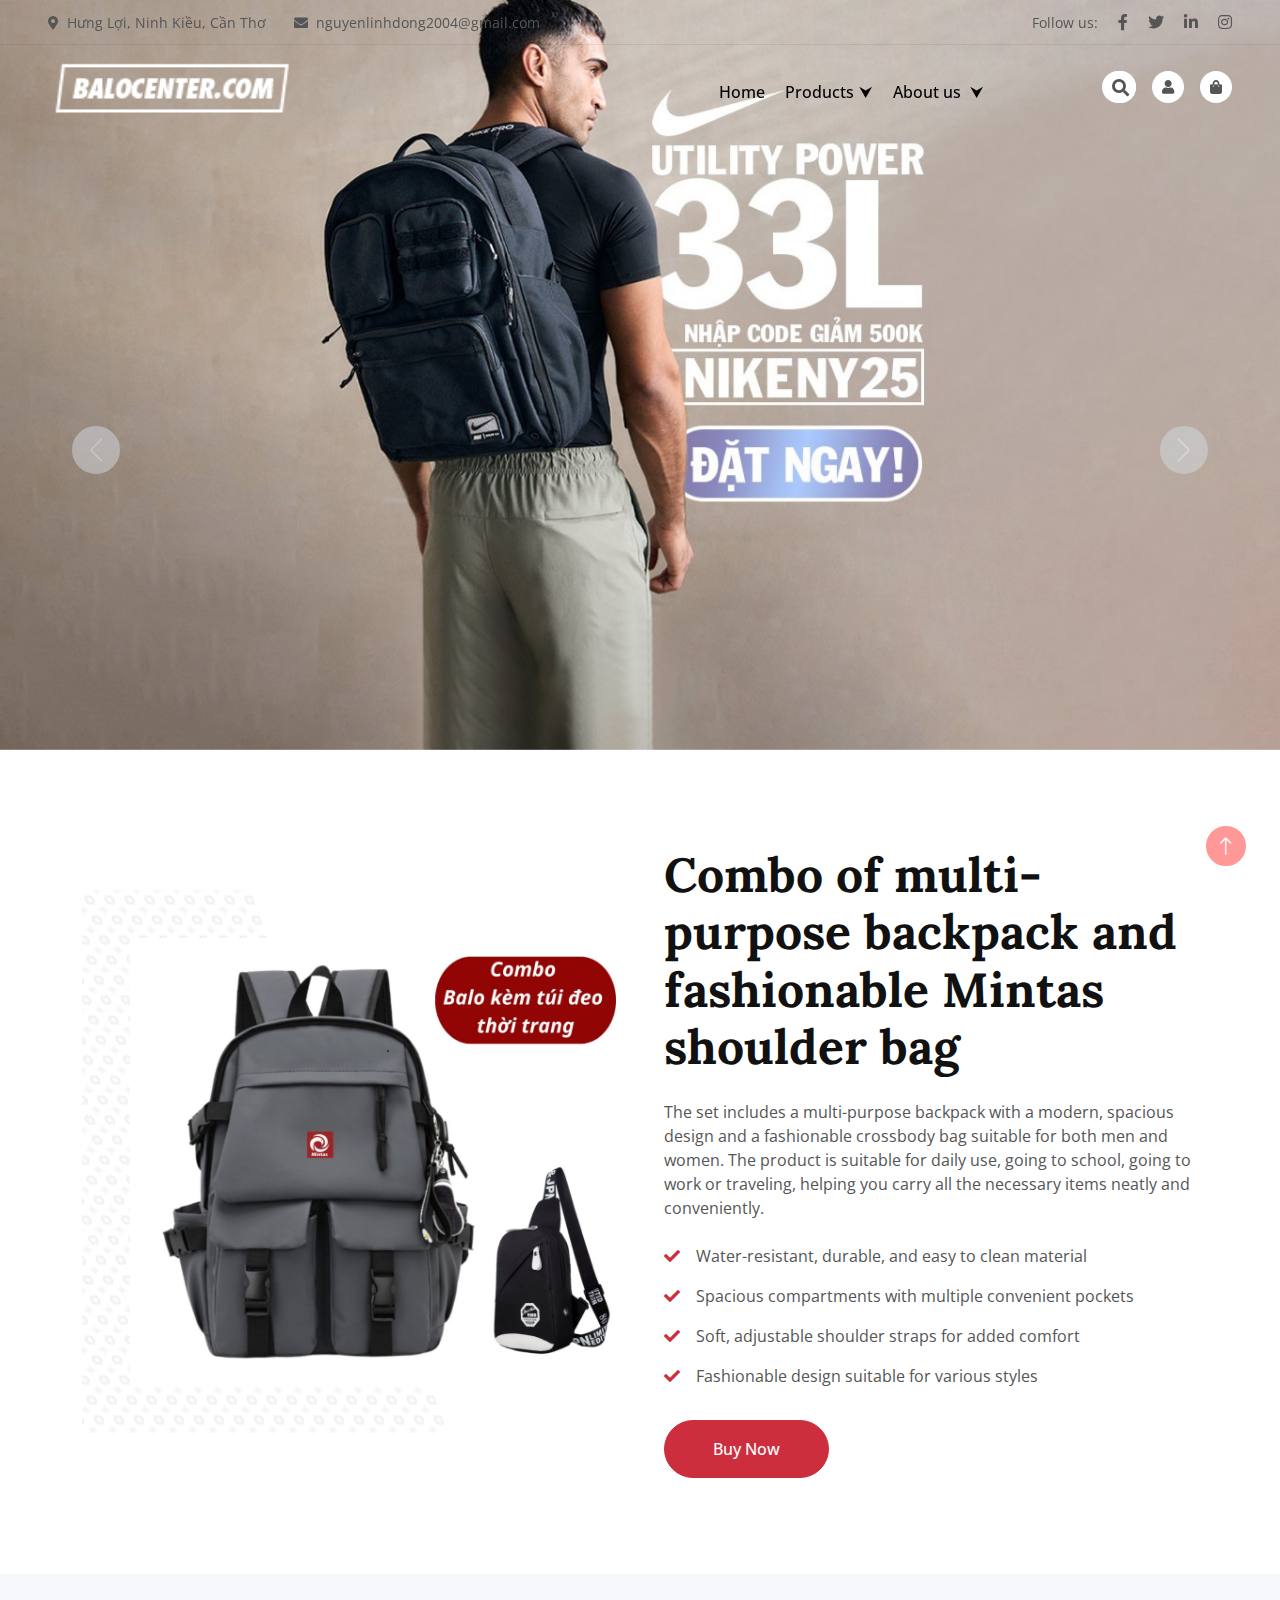
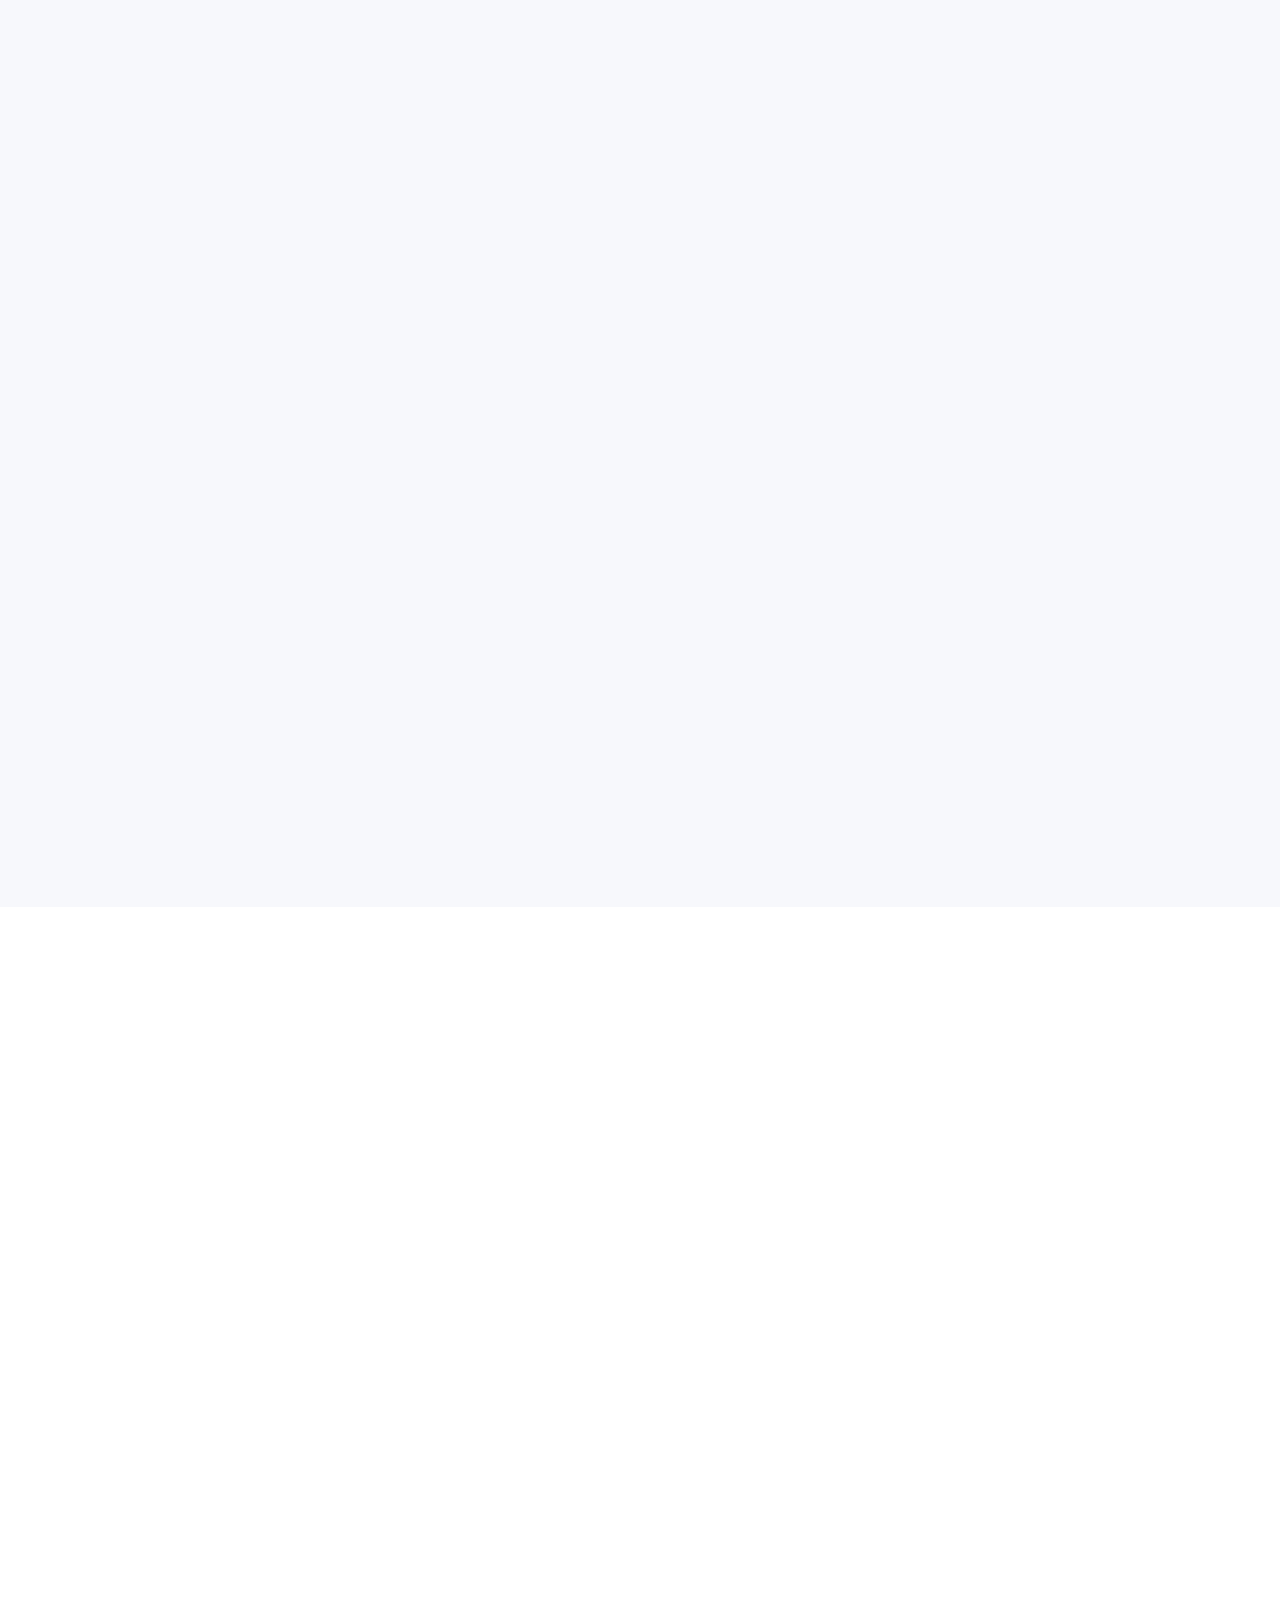
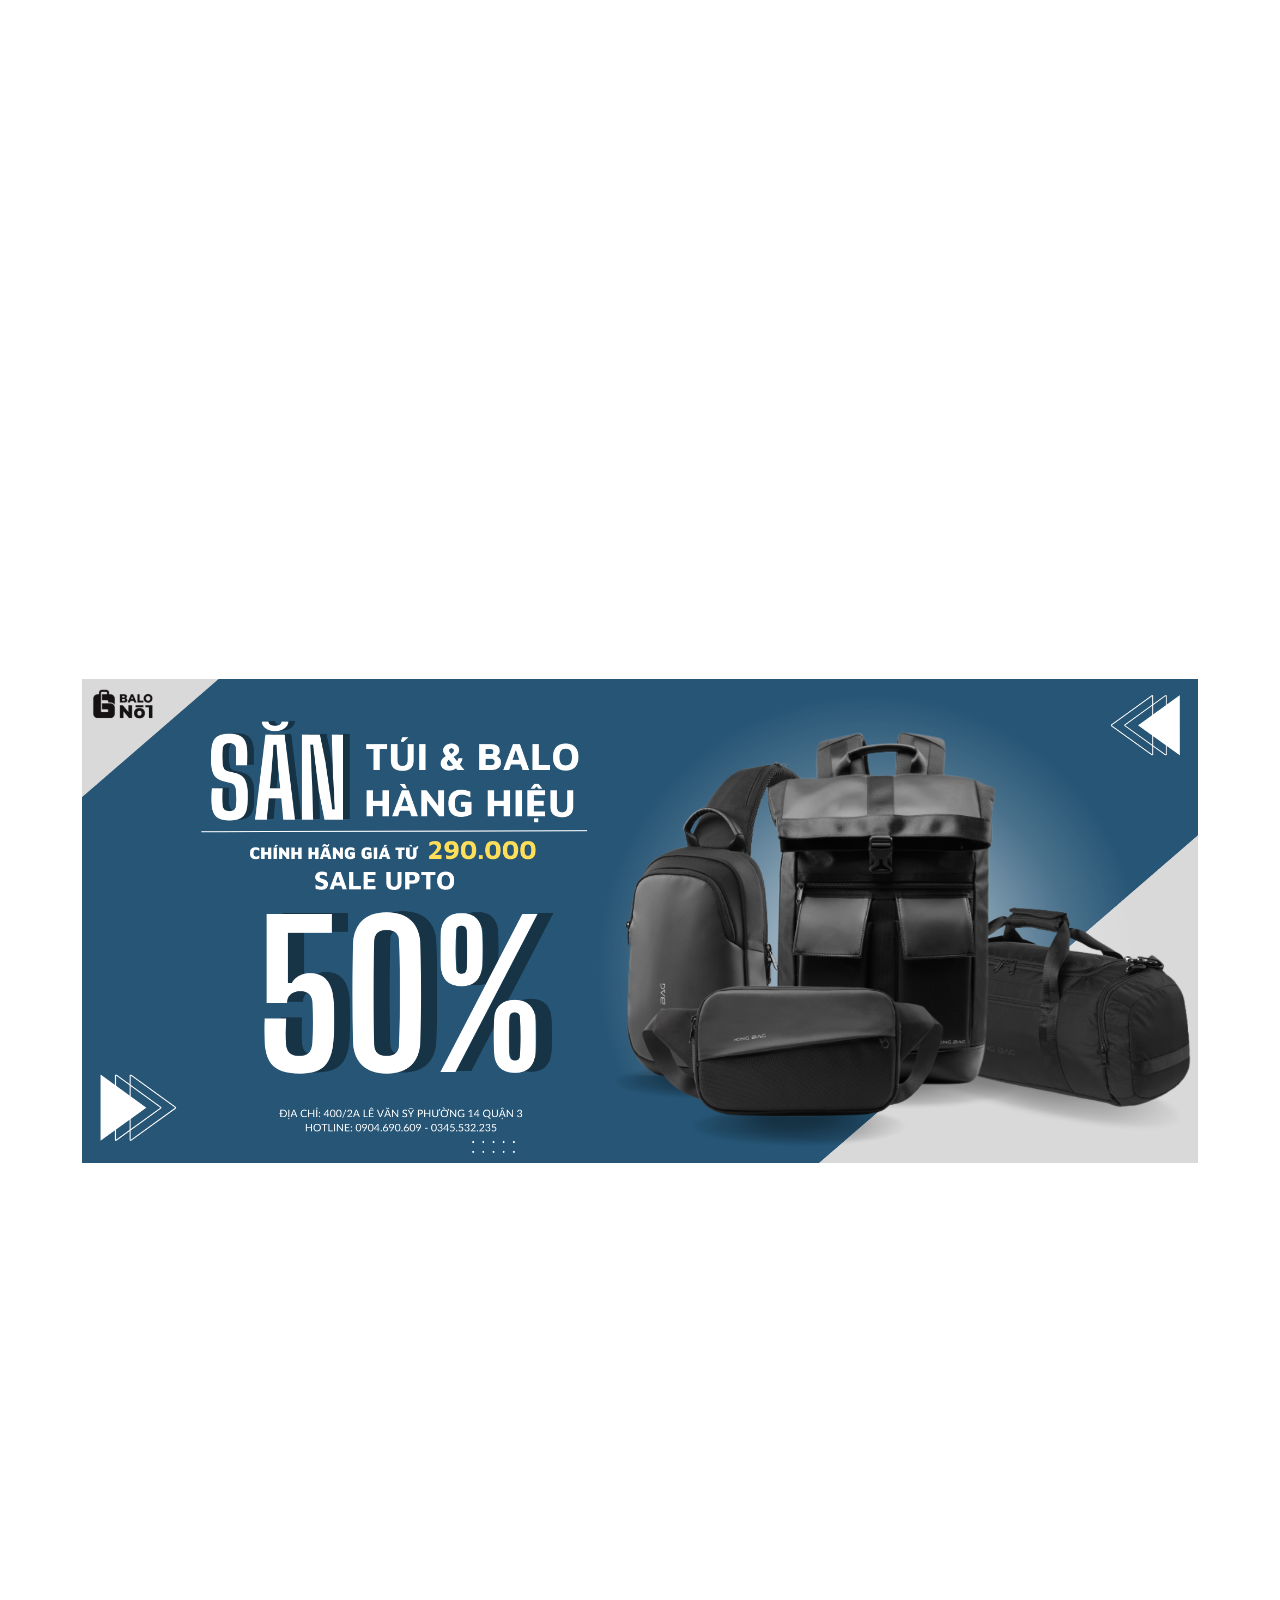
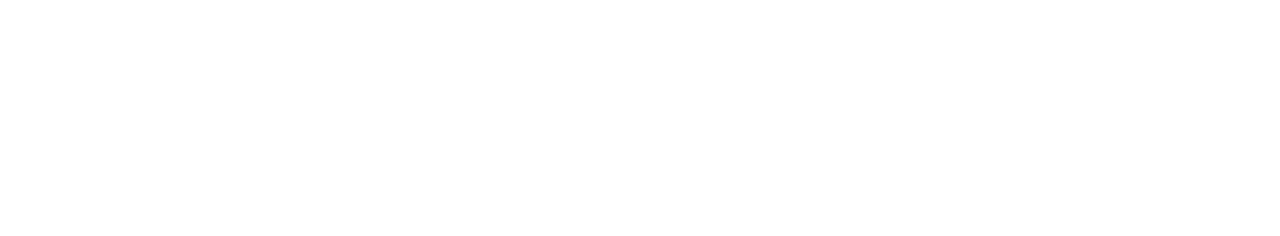
==== index.html @ 6b1fd09f "init project" ====
<!DOCTYPE html>
<html lang="en">
  <head>
    <meta charset="utf-8" />
    <title> Fashion Backpack Store</title>
    <meta content="width=device-width, initial-scale=1.0" name="viewport" />
    <meta content="" name="keywords" />
    <meta content="" name="description" />

    <!-- Favicon -->
   

    <!-- Google Web Fonts -->
    <link rel="preconnect" href="https://fonts.googleapis.com" />
    <link rel="preconnect" href="https://fonts.gstatic.com" crossorigin />
    <link
      href="https://fonts.googleapis.com/css2?family=Open+Sans:wght@400;500&family=Lora:wght@600;700&display=swap"
      rel="stylesheet"
    />

    <!-- Icon Font Stylesheet -->
    <link
      href="https://cdnjs.cloudflare.com/ajax/libs/font-awesome/5.10.0/css/all.min.css"
      rel="stylesheet"
    />
    <link
      href="https://cdn.jsdelivr.net/npm/bootstrap-icons@1.4.1/font/bootstrap-icons.css"
      rel="stylesheet"
    />

    <!-- Libraries Stylesheet -->
    <link href="lib/animate/animate.min.css" rel="stylesheet" />
    <link href="lib/owlcarousel/assets/owl.carousel.min.css" rel="stylesheet" />

    <!-- Customized Bootstrap Stylesheet -->
    <link href="css/bootstrap.min.css" rel="stylesheet" />

    <!-- Template Stylesheet -->
    <link href="css/style.css" rel="stylesheet" />
  </head>

  <body>
    <!-- Spinner Start -->
    <div
      id="spinner"
      class="show bg-white position-fixed translate-middle w-100 vh-100 top-50 start-50 d-flex align-items-center justify-content-center"
    >
      <div class="spinner-border text-primary" role="status"></div>
    </div>
    <!-- Spinner End -->

    <!-- Navbar Start -->
    <div
      class="container-fluid fixed-top px-0 wow fadeIn"
      data-wow-delay="0.1s"
    >
      <div class="top-bar row gx-0 align-items-center d-none d-lg-flex">
        <div class="col-lg-6 px-5 text-start">
          <small
            ><i class="fa fa-map-marker-alt me-2"></i>Hưng Lợi, Ninh Kiều, Cần Thơ</small
          >
          <small class="ms-4"
            ><i class="fa fa-envelope me-2"></i>nguyenlinhdong2004@gmail.com</small
          >
        </div>
        <div class="col-lg-6 px-5 text-end">
          <small>Follow us:</small>
          <a class="text-body ms-3" href=""
            ><i class="fab fa-facebook-f"></i
          ></a>
          <a class="text-body ms-3" href=""><i class="fab fa-twitter"></i></a>
          <a class="text-body ms-3" href=""
            ><i class="fab fa-linkedin-in"></i
          ></a>
          <a class="text-body ms-3" href=""><i class="fab fa-instagram"></i></a>
        </div>
      </div>

      <nav
        class="navbar navbar-expand-lg navbar-light py-lg-0 px-lg-5 wow fadeIn"
        data-wow-delay="0.1s"
      >
        <a href="index.html" class="navbar-brand ms-4 ms-lg-0">
          <h1 class="fw-bold text-primary m-0">
            <span class="text-secondary">
            <img class="logo" src="img/logo.png" alt="Image" />

            </span>
          </h1>
        </a>
        <button
          type="button"
          class="navbar-toggler me-4"
          data-bs-toggle="collapse"
          data-bs-target="#navbarCollapse"
        >
          <span class="navbar-toggler-icon"></span>
        </button>
        <div class="collapse navbar-collapse" id="navbarCollapse">
          <div class="navbar-nav top ms-auto p-lg-0">
            <!-- <a href="index.html" class="nav-item nav-link active">Home</a>
            <a href="about.html" class="nav-item nav-link">About Us</a>
            
            <div class="nav-item dropdown">
              <a
                href="#"
                class="nav-link dropdown-toggle"
                data-bs-toggle="dropdown"
                >Products</a
              >
                <div class="dropdown-menu">
                  <a href="blog.html" class="dropdown-item">Chăm sóc da</a> 
                  <a href="feature.html" class="dropdown-item">Make Up</a>
                  <a href="testimonial.html" class="dropdown-item">Ưu đãi đặc biệt</a>
              </div>
            </div>
           
            <a href="contact.html" class="nav-item nav-link">Contact Us</a>
             -->
             <div class="menu" id="navar">
              <ul>
                <li>
                  <a href="#">Home</a>
                </li>
                <li class="drop-menu">
                  <a href="product.html">Products<span>&#11167</span></a>
                  <div class="sub-menu">
                    <ul>
                      <li>
                      <img class="logo-submenu" src="img/ico-balo-1.png" alt="Image" />
                      </li>
                    </ul>
                    <ul>
                      <li>
                          <h4 class="submenu-h4">Women's handbags</h4>
                      </li>
                      <li>
                          <a class="btn btn-outline-primary border-2" href="product.html#tab-1">See more</a>
                      </li>
                  </ul>
                  
                  
                  <ul>
                    <li>
                        <h4 class="submenu-h4">Fashion backpack</h4>
                    </li>
                    <li>
                        <a class="btn btn-outline-primary border-2" href="product.html?tab=tab-2">See more</a>
                    </li>
                </ul>
                <ul>
                    <li>
                        <h4 class="submenu-h4">Other Products</h4>
                    </li>
                    <li>
                        <a class="btn btn-outline-primary border-2" href="product.html?tab=tab-3">See more</a>
                    </li>
                </ul>
                
                    
                  </div>
                </li>
                <li class="drop-two">
                  <a href="#">About us <span>&#11167</span></a>
                  <div class="menu-two">
                    <ul>  
    <li><a href="contact.html">Contact Us</a></li>  
    <li><a href="about.html">About Cosmetics</a></li>  
    <li><a href="lie.html">Product Returns & Exchanges</a></li>  
</ul>
                  </div>
                </li>
              </ul>
            </div>
          </div>
          <div class="d-none d-lg-flex ms-2">
            <form action="" id="search-box">
              <input type="text" id="search-text" placeholder="Bạn muốn tìm gì?" required>
              <button id="search-btn"><small class="fa fa-search text-body"></small></button>
            </form>
              
            </a>
            <a class="btn-sm-square bg-white rounded-circle ms-3" href="admin.html">
              <small class="fa fa-user text-body"></small>
            </a>
            <a class="btn-sm-square bg-white rounded-circle ms-3" href="shopping-cart.html">
              <small class="fa fa-shopping-bag text-body"></small>
            </a>
          </div>
        </div>
      </nav>
    </div>
    <!-- Navbar End -->
    <!-- header -->


    <!-- Carousel Start -->
    <div class="container-fluid p-0 mb-5 wow fadeIn" data-wow-delay="0.1s">
      <div id="header-carousel" class="carousel slide" data-bs-ride="carousel">
        <div class="carousel-inner">
          <div class="carousel-item active">
            <img class="w-100" src="img/bg1.webp.png" alt="Image" />
            <div class="carousel-caption">
              <div class="container">
                <div class="row justify-content-start">
                  <div class="col-lg-7">
                    <!-- <a
                    href=""
                    class="btn btn-secondary rounded-pill py-sm-3 px-sm-5 ms-3"
                    >XEM THÊM</a
                  > -->
                  </div>
                </div>
              </div>
            </div>
          </div>
          <div class="carousel-item">
            <img class="w-100" src="img/bg2.webp.png" alt="Image" />
            <div class="carousel-caption">
              <div class="container">
                <div class="row justify-content-start">
                  <div class="col-lg-7">
                    <!-- <a
                      href=""
                      class="btn btn-blu rounded-pill py-sm-3 px-sm-5"
                      >XEM THÊM</a
                    > -->
                  </div>
                </div>
              </div>
            </div>
          </div>
          <div class="carousel-item">
            <img class="w-100" src="img/bg3.webp.png" alt="Image" />
            <div class="carousel-caption">
              <div class="container">
                <div class="row justify-content-start">
                  <div class="col-lg-7">
                    <!-- <a
                      href=""
                      class="btn btn-blu rounded-pill py-sm-3 px-sm-5"
                      >XEM THÊM</a
                    > -->
                  </div>
                </div>
              </div>
            </div>
          </div>
          <div class="carousel-item">
            <img class="w-100" src="img/bg4.webp.png" alt="Image" />
            <div class="carousel-caption">
              <div class="container">
                <div class="row justify-content-start">
                  <div class="col-lg-7">
                    <!-- <a
                      href=""
                      class="btn btn-blu rounded-pill py-sm-3 px-sm-5"
                      >XEM THÊM</a
                    > -->
                  </div>
                </div>
              </div>
            </div>
          </div>
          </div>
        </div>
        <button
          class="carousel-control-prev"
          type="button"
          data-bs-target="#header-carousel"
          data-bs-slide="prev"
        >
          <span class="carousel-control-prev-icon" aria-hidden="true"></span>
          <span class="visually-hidden">Previous</span>
        </button>
        <button
          class="carousel-control-next"
          type="button"
          data-bs-target="#header-carousel"
          data-bs-slide="next"
        >
          <span class="carousel-control-next-icon" aria-hidden="true"></span>
          <span class="visually-hidden">Next</span>
        </button>
      </div>
    </div>
    <!-- Carousel End -->

    <!-- About Start -->
    <div class="container-xxl py-5">
      <div class="container">
        <div class="row g-5 align-items-center">
          <div class="col-lg-6 wow fadeIn" data-wow-delay="0.1s">
            <div class="about-img position-relative overflow-hidden p-5 pe-0">
              <img class="img-fluid w-100" src="img/combobalo1.jpg" />
            </div>
          </div>
          <div class="col-lg-6 wow fadeIn" data-wow-delay="0.5s">
            <h1 class="display-5 mb-4">
              Combo of multi-purpose backpack and fashionable Mintas shoulder bag
          </h1>
          <p class="mb-4">
            The set includes a multi-purpose backpack with a modern, spacious design and a fashionable crossbody bag suitable for both men and women. The product is suitable for daily use, going to school, going to work or traveling, helping you carry all the necessary items neatly and conveniently.
          </p>
          <p>  
            <i class="fa fa-check text-red me-3"></i>Water-resistant, durable, and easy to clean material  
        </p>  
        <p>  
            <i class="fa fa-check text-red me-3"></i>Spacious compartments with multiple convenient pockets  
        </p>  
        <p>  
            <i class="fa fa-check text-red me-3"></i>Soft, adjustable shoulder straps for added comfort  
        </p>  
        <p>  
            <i class="fa fa-check text-red me-3"></i>Fashionable design suitable for various styles  
        </p>
          
            <a class="btn btn-red rounded-pill py-3 px-5 mt-3" href="shopping-cart.html"
              >Buy Now</a
            >
          </div>
        </div>
      </div>
    </div>
    <!-- About End -->
    
    <!-- Feature Start -->
    <div class="container-fluid bg-light bg-icon my-5 py-6">
      <div class="container">
        <div
          class="section-header text-center mx-auto mb-5 wow fadeInUp"
          data-wow-delay="0.1s"
          style="max-width: 500px"
        >
        <h1 class="display-5 mb-3">The great benefits of fashion backpacks</h1>
        <p>
          Fashion backpacks not only provide convenience and durability for users but also allow you to express your personal style in a sophisticated way.
          With a modern design, high-quality materials, and a variety of styles, fashion backpacks are suitable for students, office workers, and those who love an active lifestyle.
        </p>
        
        </div>
        <div class="row g-4">
          <div class="col-lg-4 col-md-6 wow fadeInUp" data-wow-delay="0.1s">
            <div class="bg-white text-center h-100 p-4 p-xl-5">
              <img class="img-fluid mb-4" src="img/bg2.web.png" alt="" />
              <h4 class="mb-3">FREE SHIPPING NATIONWIDE</h4>
              <p class="mb-4">
                Free shipping for orders over 499,000 VND after sale
              </p>
             
            </div>
          </div>
          <div class="col-lg-4 col-md-6 wow fadeInUp" data-wow-delay="0.3s">
            <div class="bg-white text-center h-100 p-4 p-xl-5">
              <img class="img-fluid mb-4" src="img/bg3.web.png" alt="" />
              <h4 class="mb-3">LIFETIME DISCOUNT FOR OLD CUSTOMERS</h4>
              <p class="mb-4">
                Special offers for loyal customers
              </p>
            
            </div>
          </div>
          <div class="col-lg-4 col-md-6 wow fadeInUp" data-wow-delay="0.5s">
            <div class="bg-white text-center h-100 p-4 p-xl-5">
              <img class="img-fluid mb-4" src="img/bg1.web.png" alt="" />
              <h4 class="mb-3">SALE UP TO 70% OFF</h4>
              <p class="mb-4">
                Shocking discounts up to 70% on the hottest fashion backpacks
              </p>
              
            </div>
          </div>
        </div>
      </div>
    </div>
    <!-- Feature End -->

    <!-- Product Start -->
    <div class="container-xxl py-5">
      <div class="container">
        <div class="row g-0 gx-5 align-items-end">
          <div class="col-lg-6">
            <div
              class="section-header text-start mb-5 wow fadeInUp"
              data-wow-delay="0.1s"
              style="max-width: 500px"
            >
            <h1 class="display-5 mb-3">Products</h1>
            <p>
              A backpack is not just a storage item but also a statement of your style and personality.
              Choose a fashion backpack that suits you, reflects your refined taste, and accompanies you on every journey.
              Because a stylish and practical design will always help you feel confident and stand out wherever you go.
            </p>
            
            </div>
          </div>
          <div
            class="col-lg-6 text-start text-lg-end wow slideInRight"
            data-wow-delay="0.1s"
          >
            <ul class="nav nav-pills d-inline-flex justify-content-end mb-5">
              <li class="nav-item me-2">
                <a
                  class="btn btn-outline-red border-2 active"
                  data-bs-toggle="pill"
                  href="#tab-1"
                  >Travel Backpack</a
                >
              </li>
              <li class="nav-item me-2">
                <a
                  class="btn btn-outline-red border-2"
                  data-bs-toggle="pill"
                  href="#tab-2"
                  >Product Line
                </a>
              </li>
              <li class="nav-item me-0">
                <a
                  class="btn btn-outline-red border-2"
                  data-bs-toggle="pill"
                  href="#tab-3"
                  >Special Offers</a
                >
              </li>
            </ul>
          </div>
        </div>
        <div class="tab-content">
          <div id="tab-1" class="tab-pane fade show p-0 active">
            <div class="row g-4">
              <div
                class="col-xl-3 col-lg-4 col-md-6 wow fadeInUp"
                data-wow-delay="0.1s"
              >
                <div class="product-item">
                  <div class="position-relative bg-light overflow-hidden">
                    <img
                      class="img-fluid w-100"
                      src="img/balodulich1.jpg"
                      alt=""
                    />
                    <div
                      class="bg-secondary rounded text-white position-absolute start-0 top-0 m-4 py-1 px-3"
                    >
                      New
                    </div>
                  </div>
                  <div class="text-center p-4">
                    <a class="d-block h5 mb-2" href="">Urban Sleek</a>
                    <span class="text-red me-1">499.000 ₫</span>
                  </div>
                  <div class="d-flex border-top">
                    <small class="w-50 text-center border-end py-2">
                      <a class="text-body" href="product-details.html"
                        ><i class="fa fa-eye text-red me-2"></i>View
                        detail</a
                      >
                    </small>
                    <small class="w-50 text-center py-2">
                      <a class="text-body" href=""
                        ><i class="fa fa-shopping-bag text-red me-2"></i>Add
                        to cart</a
                      >
                    </small>
                  </div>
                </div>
              </div>
              <div class="col-xl-3 col-lg-4 col-md-6 wow fadeInUp"data-wow-delay="0.3s">
                <div class="product-item">
                  <div class="position-relative bg-light overflow-hidden">
                    <img
                      class="img-fluid w-100"
                      src="img/balodulich2.jpg"
                      alt=""
                    />
                    <div
                      class="bg-secondary rounded text-white position-absolute start-0 top-0 m-4 py-1 px-3"
                    >
                      New
                    </div>
                  </div>
                  <div class="text-center p-4">
                    <a class="d-block h5 mb-2" href="">Active Flex</a>
                    <span class="text-red me-1">499.000 ₫</span>
                    <span class="text-body text-decoration-line-through"
                      >669.00</span
                    >
                  </div>
                  <div class="d-flex border-top">
                    <small class="w-50 text-center border-end py-2">
                      <a class="text-body" href="product-details.html"
                        ><i class="fa fa-eye text-red me-2"></i>View
                        detail</a
                      >
                    </small>
                    <small class="w-50 text-center py-2">
                      <a class="text-body" href=""
                        ><i class="fa fa-shopping-bag text-red me-2"></i>Add
                        to cart</a
                      >
                    </small>
                  </div>
                </div>
              </div>
              <div
                class="col-xl-3 col-lg-4 col-md-6 wow fadeInUp"
                data-wow-delay="0.5s"
              >
                <div class="product-item">
                  <div class="position-relative bg-light overflow-hidden">
                    <img
                      class="img-fluid w-100"
                      src="img/balodulich3.jpg"
                      alt=""
                    />
                    <div
                      class="bg-secondary rounded text-white position-absolute start-0 top-0 m-4 py-1 px-3"
                    >
                      New
                    </div>
                  </div>
                  <div class="text-center p-4">
                    <a class="d-block h5 mb-2" href="">Elegance Pack</a>
                    <span class="text-red me-1">559.000 ₫</span>
                    <span class="text-body text-decoration-line-through"
                      >699.000 ₫</span
                    >
                  </div>
                  <div class="d-flex border-top">
                    <small class="w-50 text-center border-end py-2">
                      <a class="text-body" href="product-details.html"
                        ><i class="fa fa-eye text-red me-2"></i>View
                        detail</a
                      >
                    </small>
                    <small class="w-50 text-center py-2">
                      <a class="text-body" href=""
                        ><i class="fa fa-shopping-bag text-red me-2"></i>Add
                        to cart</a
                      >
                    </small>
                  </div>
                </div>
              </div>
              <div
                class="col-xl-3 col-lg-4 col-md-6 wow fadeInUp"
                data-wow-delay="0.7s"
              >
                <div class="product-item">
                  <div class="position-relative bg-light overflow-hidden">
                    <img
                    class="img-fluid w-100"
                    src="img/balodulich4.jpg"
                    alt=""
                  />
                    <div
                      class="bg-secondary rounded text-white position-absolute start-0 top-0 m-4 py-1 px-3"
                    >
                      New
                    </div>
                  </div>
                  <div class="text-center p-4">
                    <a class="d-block h5 mb-2" href="">Voyager Max</a>
                    <span class="text-red me-1">28.000 ₫ – 299.000 ₫</span>
                  </div>
                  <div class="d-flex border-top">
                    <small class="w-50 text-center border-end py-2">
                      <a class="text-body" href="product-details.html"
                        ><i class="fa fa-eye text-red me-2"></i>View
                        detail</a
                      >
                    </small>
                    <small class="w-50 text-center py-2">
                      <a class="text-body" href=""
                        ><i class="fa fa-shopping-bag text-red me-2"></i>Add
                        to cart</a
                      >
                    </small>
                  </div>
                </div>
              </div>
              <div
                class="col-xl-3 col-lg-4 col-md-6 wow fadeInUp"
                data-wow-delay="0.1s"
              >
                <div class="product-item">
                  <div class="position-relative bg-light overflow-hidden">
                    <img
                      class="img-fluid w-100"
                      src="img/balodulich5.jpg"
                      alt=""
                    />
                    <div
                      class="bg-secondary rounded text-white position-absolute start-0 top-0 m-4 py-1 px-3"
                    >
                      New
                    </div>
                  </div>
                  <div class="text-center p-4">
                    <a class="d-block h5 mb-2" href="">Youth Vibe</a>
                    <span class="text-red me-1">679.000 ₫ – 749.000 ₫</span>
                  </div>
                  <div class="d-flex border-top">
                    <small class="w-50 text-center border-end py-2">
                      <a class="text-body" href="product-details.html"
                        ><i class="fa fa-eye text-red me-2"></i>View
                        detail</a
                      >
                    </small>
                    <small class="w-50 text-center py-2">
                      <a class="text-body" href=""
                        ><i class="fa fa-shopping-bag text-red me-2"></i>Add
                        to cart</a
                      >
                    </small>
                  </div>
                </div>
              </div>
              <div
                class="col-xl-3 col-lg-4 col-md-6 wow fadeInUp"
                data-wow-delay="0.3s"
              >
                <div class="product-item">
                  <div class="position-relative bg-light overflow-hidden">
                    <img
                      class="img-fluid w-100"
                      src="img/balodulich6.jpg"
                      alt=""
                    />
                    <div
                      class="bg-secondary rounded text-white position-absolute start-0 top-0 m-4 py-1 px-3"
                    >
                      New
                    </div>
                  </div>
                  <div class="text-center p-4">
                    <a class="d-block h5 mb-2" href="">Enduro Shield</a>
                    <span class="text-red me-1">743.000 ₫</span>
                    <span class="text-body text-decoration-line-through"
                      >929.000 ₫</span
                    >
                  </div>
                  <div class="d-flex border-top">
                    <small class="w-50 text-center border-end py-2">
                      <a class="text-body" href="product-details.html"
                        ><i class="fa fa-eye text-red me-2"></i>View
                        detail</a
                      >
                    </small>
                    <small class="w-50 text-center py-2">
                      <a class="text-body" href=""
                        ><i class="fa fa-shopping-bag text-red me-2"></i>Add
                        to cart</a
                      >
                    </small>
                  </div>
                </div>
              </div>
              <div
                class="col-xl-3 col-lg-4 col-md-6 wow fadeInUp"
                data-wow-delay="0.5s"
              >
                <div class="product-item">
                  <div class="position-relative bg-light overflow-hidden">
                    <img
                    class="img-fluid w-100"
                    src="img/balodulich7.jpg"
                    alt=""
                  />
                    <div
                      class="bg-secondary rounded text-white position-absolute start-0 top-0 m-4 py-1 px-3"
                    >
                      New
                    </div>
                  </div>
                  <div class="text-center p-4">
                    <a class="d-block h5 mb-2" href="">Classic Charm</a>
                    <span class="text-red me-1">329.000 ₫</span>
                    <span class="text-body text-decoration-line-through"
                      >399.000 ₫</span
                    >
                  </div>
                  <div class="d-flex border-top">
                    <small class="w-50 text-center border-end py-2">
                      <a class="text-body" href="product-details.html"
                        ><i class="fa fa-eye text-red me-2"></i>View
                        detail</a
                      >
                    </small>
                    <small class="w-50 text-center py-2">
                      <a class="text-body" href=""
                        ><i class="fa fa-shopping-bag text-red me-2"></i>Add
                        to cart</a
                      >
                    </small>
                  </div>
                </div>
              </div>
              <div
                class="col-xl-3 col-lg-4 col-md-6 wow fadeInUp"
                data-wow-delay="0.7s"
              >
                <div class="product-item">
                  <div class="position-relative bg-light overflow-hidden">
                    <img
                    class="img-fluid w-100"
                    src="img/balodulich8.jpg"
                    alt=""
                  />
                    <div
                      class="bg-secondary rounded text-white position-absolute start-0 top-0 m-4 py-1 px-3"
                    >
                      New
                    </div>
                  </div>
                  <div class="text-center p-4">
                    <a class="d-block h5 mb-2" href="">Tech Pioneer</a>
                    <span class="text-red me-1">399.000 ₫</span>
                    <span class="text-body text-decoration-line-through"
                      >499.000 ₫</span
                    >
                  </div>
                  <div class="d-flex border-top">
                    <small class="w-50 text-center border-end py-2">
                      <a class="text-body" href="product-details.html"
                        ><i class="fa fa-eye text-red me-2"></i>View
                        detail</a
                      >
                    </small>
                    <small class="w-50 text-center py-2">
                      <a class="text-body" href=""
                        ><i class="fa fa-shopping-bag text-red me-2"></i>Add
                        to cart</a
                      >
                    </small>
                  </div>
                </div>
              </div>
              <div
                class="col-12 text-center wow fadeInUp"
                data-wow-delay="0.1s"
              >
                <a class="btn btn-red rounded-pill py-3 px-5" href="product.html"
                  >See More Products</a
                >
              </div>
            </div>
          </div>
          <div id="tab-2" class="tab-pane fade show p-0">
            <div class="row g-4">
              <div
                class="col-xl-3 col-lg-4 col-md-6 wow fadeInUp"
                data-wow-delay="0.1s"
              >
                <div class="product-item">
                  <div class="position-relative bg-light overflow-hidden">
                    <img
                      class="img-fluid w-100"
                      src="img/sp1.webp"
                      alt=""
                    />
                    <div
                      class="bg-secondary rounded text-white position-absolute start-0 top-0 m-4 py-1 px-3"
                    >
                      New
                    </div>
                  </div>
                  <div class="text-center p-4">
                    <a class="d-block h5 mb-2" href="">BB FOCALLURE</a>
                    <span class="text-red me-1">521.000 ₫</span>
                  </div>
                  <div class="d-flex border-top">
                    <small class="w-50 text-center border-end py-2">
                      <a class="text-body" href="product-details.html"
                        ><i class="fa fa-eye text-red me-2"></i>View
                        detail</a
                      >
                    </small>
                    <small class="w-50 text-center py-2">
                      <a class="text-body" href=""
                        ><i class="fa fa-shopping-bag text-red me-2"></i>Add
                        to cart</a
                      >
                    </small>
                  </div>
                </div>
              </div>
              <div
                class="col-xl-3 col-lg-4 col-md-6 wow fadeInUp"
                data-wow-delay="0.3s"
              >
                <div class="product-item">
                  <div class="position-relative bg-light overflow-hidden">
                    <img
                      class="img-fluid w-100"
                      src="img/sp2.webp"
                      alt=""
                    />
                    <div
                      class="bg-secondary rounded text-white position-absolute start-0 top-0 m-4 py-1 px-3"
                    >
                      New
                    </div>
                  </div>
                  <div class="text-center p-4">
                    <a class="d-block h5 mb-2" href="">EGLIPS BARBIE LIMITED EDITION</a>
                    <span class="text-red me-1">160.000 ₫</span>
                    <span class="text-body text-decoration-line-through"
                      >299.00</span
                    >
                  </div>
                  <div class="d-flex border-top">
                    <small class="w-50 text-center border-end py-2">
                      <a class="text-body" href="product-details.html"
                        ><i class="fa fa-eye text-red me-2"></i>View
                        detail</a
                      >
                    </small>
                    <small class="w-50 text-center py-2">
                      <a class="text-body" href=""
                        ><i class="fa fa-shopping-bag text-red me-2"></i>Add
                        to cart</a
                      >
                    </small>
                  </div>
                </div>
              </div>
              <div
                class="col-xl-3 col-lg-4 col-md-6 wow fadeInUp"
                data-wow-delay="0.5s"
              >
                <div class="product-item">
                  <div class="position-relative bg-light overflow-hidden">
                    <img
                      class="img-fluid w-100"
                      src="img/sp3.webp"
                      alt=""
                    />
                    <div
                      class="bg-secondary rounded text-white position-absolute start-0 top-0 m-4 py-1 px-3"
                    >
                      New
                    </div>
                  </div>
                  <div class="text-center p-4">
                    <a class="d-block h5 mb-2" href="">MAYBELLINE NEW YORK FIT ME</a>
                    <span class="text-red me-1">238.000 ₫</span>
                    <span class="text-body text-decoration-line-through"
                      >399.000 ₫</span
                    >
                  </div>
                  <div class="d-flex border-top">
                    <small class="w-50 text-center border-end py-2">
                      <a class="text-body" href="product-details.html"
                        ><i class="fa fa-eye text-red me-2"></i>View
                        detail</a
                      >
                    </small>
                    <small class="w-50 text-center py-2">
                      <a class="text-body" href=""
                        ><i class="fa fa-shopping-bag text-red me-2"></i>Add
                        to cart</a
                      >
                    </small>
                  </div>
                </div>
              </div>
              <div
                class="col-xl-3 col-lg-4 col-md-6 wow fadeInUp"
                data-wow-delay="0.7s"
              >
                <div class="product-item">
                  <div class="position-relative bg-light overflow-hidden">
                    <img
                      class="img-fluid w-100"
                      src="img/sp4.webp"
                      alt=""
                    />
                    <div
                      class="bg-secondary rounded text-white position-absolute start-0 top-0 m-4 py-1 px-3"
                    >
                      New
                    </div>
                  </div>
                  <div class="text-center p-4">
                    <a class="d-block h5 mb-2" href="">KEM NỀN DẠNG LỎNG CARSLAN</a>
                    <span class="text-red me-1">179.000 ₫</span>
                    <span class="text-body text-decoration-line-through"
                    >350.000 ₫</span
                  >
                  </div>
                  <div class="d-flex border-top">
                    <small class="w-50 text-center border-end py-2">
                      <a class="text-body" href="product-details.html"
                        ><i class="fa fa-eye text-red me-2"></i>View
                        detail</a
                      >
                    </small>
                    <small class="w-50 text-center py-2">
                      <a class="text-body" href=""
                        ><i class="fa fa-shopping-bag text-red me-2"></i>Add
                        to cart</a
                      >
                    </small>
                  </div>
                </div>
              </div>
              <div
                class="col-xl-3 col-lg-4 col-md-6 wow fadeInUp"
                data-wow-delay="0.1s"
              >
                <div class="product-item">
                  <div class="position-relative bg-light overflow-hidden">
                    <img
                      class="img-fluid w-100"
                      src="img/sp5.webp"
                      alt=""
                    />
                    <div
                      class="bg-secondary rounded text-white position-absolute start-0 top-0 m-4 py-1 px-3"
                    >
                      New
                    </div>
                  </div>
                  <div class="text-center p-4">
                    <a class="d-block h5 mb-2" href="">PHẤN PHỦ TRANG ĐIỂM MINIMELI</a>
                    <span class="text-red me-1">360.000 ₫</span>
                  </div>
                  <div class="d-flex border-top">
                    <small class="w-50 text-center border-end py-2">
                      <a class="text-body" href="product-details.html"
                        ><i class="fa fa-eye text-red me-2"></i>View
                        detail</a
                      >
                    </small>
                    <small class="w-50 text-center py-2">
                      <a class="text-body" href=""
                        ><i class="fa fa-shopping-bag text-red me-2"></i>Add
                        to cart</a
                      >
                    </small>
                  </div>
                </div>
              </div>
              <div
                class="col-xl-3 col-lg-4 col-md-6 wow fadeInUp"
                data-wow-delay="0.3s"
              >
                <div class="product-item">
                  <div class="position-relative bg-light overflow-hidden">
                    <img
                      class="img-fluid w-100"
                      src="img/sp6.webp" 
                      alt=""
                    />
                    <div
                      class="bg-secondary rounded text-white position-absolute start-0 top-0 m-4 py-1 px-3"
                    >
                      New
                    </div>
                  </div>
                  <div class="text-center p-4">
                    <a class="d-block h5 mb-2" href="">PHẤN PHỦ ZEESEA</a>
                    <span class="text-red me-1">743.000 ₫</span>
                    <span class="text-body text-decoration-line-through"
                      >929.000 ₫</span
                    >
                  </div>
                  <div class="d-flex border-top">
                    <small class="w-50 text-center border-end py-2">
                      <a class="text-body" href="product-details.html"
                        ><i class="fa fa-eye text-red me-2"></i>View
                        detail</a
                      >
                    </small>
                    <small class="w-50 text-center py-2">
                      <a class="text-body" href=""
                        ><i class="fa fa-shopping-bag text-red me-2"></i>Add
                        to cart</a
                      >
                    </small>
                  </div>
                </div>
              </div>
              <div
                class="col-xl-3 col-lg-4 col-md-6 wow fadeInUp"
                data-wow-delay="0.5s"
              >
                <div class="product-item">
                  <div class="position-relative bg-light overflow-hidden">
                    <img
                      class="img-fluid w-100"
                      src="img/sp7.webp"
                      alt=""
                    />
                    <div
                      class="bg-secondary rounded text-white position-absolute start-0 top-0 m-4 py-1 px-3"
                    >
                      New
                    </div>
                  </div>
                  <div class="text-center p-4">
                    <a class="d-block h5 mb-2" href="">PHẤN PHỦ DẠNG NÉN QIBEST</a>
                    <span class="text-red me-1">175.000 ₫</span>
                    <span class="text-body text-decoration-line-through"
                      >299.000 ₫</span
                    >
                  </div>
                  <div class="d-flex border-top">
                    <small class="w-50 text-center border-end py-2">
                      <a class="text-body" href="product-details.html"
                        ><i class="fa fa-eye text-red me-2"></i>View
                        detail</a
                      >
                    </small>
                    <small class="w-50 text-center py-2">
                      <a class="text-body" href=""
                        ><i class="fa fa-shopping-bag text-red me-2"></i>Add
                        to cart</a
                      >
                    </small>
                  </div>
                </div>
              </div>
              <div
                class="col-xl-3 col-lg-4 col-md-6 wow fadeInUp"
                data-wow-delay="0.7s"
              >
                <div class="product-item">
                  <div class="position-relative bg-light overflow-hidden">
                    <img
                      class="img-fluid w-100"
                      src="img/sp8.webp"
                      alt=""
                    />
                    <div
                      class="bg-secondary rounded text-white position-absolute start-0 top-0 m-4 py-1 px-3"
                    >
                      New
                    </div>
                  </div>
                  <div class="text-center p-4">
                    <a class="d-block h5 mb-2" href="">SANIYE K2021</a>
                    <span class="text-red me-1">275.000 ₫</span>
                    <span class="text-body text-decoration-line-through"
                      >300.000 ₫</span
                    >
                  </div>
                  <div class="d-flex border-top">
                    <small class="w-50 text-center border-end py-2">
                      <a class="text-body" href="product-details.html"
                        ><i class="fa fa-eye text-red me-2"></i>View
                        detail</a
                      >
                    </small>
                    <small class="w-50 text-center py-2">
                      <a class="text-body" href=""
                        ><i class="fa fa-shopping-bag text-red me-2"></i>Add
                        to cart</a
                      >
                    </small>
                  </div>
                </div>
              </div>
              <div
                class="col-12 text-center wow fadeInUp"
                data-wow-delay="0.1s"
              >
                <a class="btn btn-red rounded-pill py-3 px-5" href=""
                  >See More Products</a
                >
              </div>
            </div>
          </div>
          <div id="tab-3" class="tab-pane fade show p-0">
            <div class="row g-4">
              <div
                class="col-xl-3 col-lg-4 col-md-6 wow fadeInUp"
                data-wow-delay="0.1s"
              >
                <div class="product-item">
                  <div class="position-relative bg-light overflow-hidden">
                    <img
                      class="img-fluid w-100"
                      src="img/t3 sp1.webp"
                      alt=""
                    />
                    <div
                      class="bg-secondary rounded text-white position-absolute start-0 top-0 m-4 py-1 px-3"
                    >
                      -11%
                    </div>
                  </div>
                  <div class="text-center p-4">
                    <a class="d-block h5 mb-2" href="">TINH CHẤT THE ORDINARY</a>
                    <span class="text-red me-1">447.000 ₫</span>
                    <span class="text-body text-decoration-line-through"
                      >500.000 ₫</span
                    >
                  </div>
                  <div class="d-flex border-top">
                    <small class="w-50 text-center border-end py-2">
                      <a class="text-body" href="product-details.html"
                        ><i class="fa fa-eye text-red me-2"></i>View
                        detail</a
                      >
                    </small>
                    <small class="w-50 text-center py-2">
                      <a class="text-body" href=""
                        ><i class="fa fa-shopping-bag text-red me-2"></i>Add
                        to cart</a
                      >
                    </small>
                  </div>
                </div>
              </div>
              <div
                class="col-xl-3 col-lg-4 col-md-6 wow fadeInUp"
                data-wow-delay="0.3s"
              >
                <div class="product-item">
                  <div class="position-relative bg-light overflow-hidden">
                    <img
                      class="img-fluid w-100"
                      src="img/nuoccanbang.jpg"
                      alt=""
                    />
                    <div
                      class="bg-secondary rounded text-white position-absolute start-0 top-0 m-4 py-1 px-3"
                    >
                      -20%
                    </div>
                  </div>
                  <div class="text-center p-4">
                    <a class="d-block h5 mb-2" href="">Toner dành cho da dầu DermaDS 180ml</a>
                    <span class="text-red me-1">499.000 ₫</span>
                    <span class="text-body text-decoration-line-through"
                      >669.000 ₫</span
                    >
                  </div>
                  <div class="d-flex border-top">
                    <small class="w-50 text-center border-end py-2">
                      <a class="text-body" href="product-details.html"
                        ><i class="fa fa-eye text-red me-2"></i>View
                        detail</a
                      >
                    </small>
                    <small class="w-50 text-center py-2">
                      <a class="text-body" href=""
                        ><i class="fa fa-shopping-bag text-red me-2"></i>Add
                        to cart</a
                      >
                    </small>
                  </div>
                </div>
              </div>
              <div
                class="col-xl-3 col-lg-4 col-md-6 wow fadeInUp"
                data-wow-delay="0.5s"
              >
                <div class="product-item">
                  <div class="position-relative bg-light overflow-hidden">
                    <img
                      class="img-fluid w-100"
                      src="img/t3 sp8.webp"
                      alt=""
                    />
                    <div
                      class="bg-secondary rounded text-white position-absolute start-0 top-0 m-4 py-1 px-3"
                    >
                      -54%
                    </div>
                  </div>
                  <div class="text-center p-4">
                    <a class="d-block h5 mb-2" href="">
                    Essance Britening Foam Cleanser SPF50+ PA+++</a>
                    <span class="text-red me-1">375.000 ₫</span>
                    <span class="text-body text-decoration-line-through"
                      >800.000 ₫</span
                    >
                  </div>
                  <div class="d-flex border-top">
                    <small class="w-50 text-center border-end py-2">
                      <a class="text-body" href="product-details.html"
                        ><i class="fa fa-eye text-red me-2"></i>View
                        detail</a
                      >
                    </small>
                    <small class="w-50 text-center py-2">
                      <a class="text-body" href=""
                        ><i class="fa fa-shopping-bag text-red me-2"></i>Add
                        to cart</a
                      >
                    </small>
                  </div>
                </div>
              </div>
              <div
                class="col-xl-3 col-lg-4 col-md-6 wow fadeInUp"
                data-wow-delay="0.7s"
              >
                <div class="product-item">
                  <div class="position-relative bg-light overflow-hidden">
                    <img
                      class="img-fluid w-100"
                      src="img/t3sp9.webp"
                      alt=""
                    />
                    <div
                      class="bg-secondary rounded text-white position-absolute start-0 top-0 m-4 py-1 px-3"
                    >
                      -81%
                    </div>
                  </div>
                  <div class="text-center p-4">
                    <a class="d-block h5 mb-2" href="">
                      Son Dưỡng Có Màu Glow Tint Lip Balm 3.5g</a>
                    <span class="text-red me-1">180.000 ₫</span>
                    <span class="text-body text-decoration-line-through"
                      >950.000 ₫</span
                    >
                  </div>
                  <div class="d-flex border-top">
                    <small class="w-50 text-center border-end py-2">
                      <a class="text-body" href="product-details.html"
                        ><i class="fa fa-eye text-red me-2"></i>View
                        detail</a
                      >
                    </small>
                    <small class="w-50 text-center py-2">
                      <a class="text-body" href=""
                        ><i class="fa fa-shopping-bag text-red me-2"></i>Add
                        to cart</a
                      >
                    </small>
                  </div>
                </div>
              </div>
              <div
                class="col-xl-3 col-lg-4 col-md-6 wow fadeInUp"
                data-wow-delay="0.1s"
              >
                <div class="product-item">
                  <div class="position-relative bg-light overflow-hidden">
                    <img
                      class="img-fluid w-100"
                      src="img/t3 sp4.webp"
                      alt=""
                    />
                    <div
                      class="bg-secondary rounded text-white position-absolute start-0 top-0 m-4 py-1 px-3"
                    >
                      -15%
                    </div>
                  </div>
                  <div class="text-center p-4">
                    <a class="d-block h5 mb-2" href="">BỘ SẢN PHẨM CHĂM SÓC DA NHẠY CẢM VÀ DA KHÔ</a>
                    <span class="text-red me-1">590.000 ₫</span>
                    <span class="text-body text-decoration-line-through"
                    >690.000 ₫</span
                  >
                  </div>
                  <div class="d-flex border-top">
                    <small class="w-50 text-center border-end py-2">
                      <a class="text-body" href="product-details.html"
                        ><i class="fa fa-eye text-red me-2"></i>View
                        detail</a
                      >
                    </small>
                    <small class="w-50 text-center py-2">
                      <a class="text-body" href=""
                        ><i class="fa fa-shopping-bag text-red me-2"></i>Add
                        to cart</a
                      >
                    </small>
                  </div>
                </div>
              </div>
              <div
                class="col-xl-3 col-lg-4 col-md-6 wow fadeInUp"
                data-wow-delay="0.3s"
              >
                <div class="product-item">
                  <div class="position-relative bg-light overflow-hidden">
                    <img
                      class="img-fluid w-100"
                      src="img/t3 sp5.webp" 
                      alt=""
                    />
                    <div
                      class="bg-secondary rounded text-white position-absolute start-0 top-0 m-4 py-1 px-3"
                    >
                      -40%
                    </div>
                  </div>
                  <div class="text-center p-4">
                    <a class="d-block h5 mb-2" href="">BỘ SẢN PHẨM CHĂM SÓC DA THƯỜNG VÀ DA HỖN HỢP</a>
                    <span class="text-red me-1">600.000 ₫</span>
                    <span class="text-body text-decoration-line-through"
                      >1.000.000 ₫</span
                    >
                  </div>
                  <div class="d-flex border-top">
                    <small class="w-50 text-center border-end py-2">
                      <a class="text-body" href="product-details.html"
                        ><i class="fa fa-eye text-red me-2"></i>View
                        detail</a
                      >
                    </small>
                    <small class="w-50 text-center py-2">
                      <a class="text-body" href=""
                        ><i class="fa fa-shopping-bag text-red me-2"></i>Add
                        to cart</a
                      >
                    </small>
                  </div>
                </div>
              </div>
              <div
                class="col-xl-3 col-lg-4 col-md-6 wow fadeInUp"
                data-wow-delay="0.5s"
              >
                <div class="product-item">
                  <div class="position-relative bg-light overflow-hidden">
                    <img
                      class="img-fluid w-100"
                      src="img/t3 sp6.webp"
                      alt=""
                    />
                    <div
                      class="bg-secondary rounded text-white position-absolute start-0 top-0 m-4 py-1 px-3"
                    >
                      -13%
                    </div>
                  </div>
                  <div class="text-center p-4">
                    <a class="d-block h5 mb-2" href="">Kem Dưỡng Da Mặt Trẻ Hóa Da Image The MAX Stem Cell Crème</a>
                    <span class="text-red me-1">3.220.000 ₫</span>
                    <span class="text-body text-decoration-line-through"
                      >3.705.000 ₫</span
                    >
                  </div>
                  <div class="d-flex border-top">
                    <small class="w-50 text-center border-end py-2">
                      <a class="text-body" href="product-details.html"
                        ><i class="fa fa-eye text-red me-2"></i>View
                        detail</a
                      >
                    </small>
                    <small class="w-50 text-center py-2">
                      <a class="text-body" href=""
                        ><i class="fa fa-shopping-bag text-red me-2"></i>Add
                        to cart</a
                      >
                    </small>
                  </div>
                </div>
              </div>
              <div
                class="col-xl-3 col-lg-4 col-md-6 wow fadeInUp"
                data-wow-delay="0.7s"
              >
                <div class="product-item">
                  <div class="position-relative bg-light overflow-hidden">
                    <img
                      class="img-fluid w-100"
                      src="img/t3 sp7.webp"
                      alt=""
                    />
                    <div
                      class="bg-secondary rounded text-white position-absolute start-0 top-0 m-4 py-1 px-3"
                    >
                      -20%
                    </div>
                  </div>
                  <div class="text-center p-4">
                    <a class="d-block h5 mb-2" href="">SỮA RỬA MẶT NGĂN NGỪA LÃO HÓA NARIS URUOI</a>
                    <span class="text-red me-1">320.000 ₫</span>
                    <span class="text-body text-decoration-line-through"
                      >400.000 ₫</span
                    >
                  </div>
                  <div class="d-flex border-top">
                    <small class="w-50 text-center border-end py-2">
                      <a class="text-body" href="product-details.html"
                        ><i class="fa fa-eye text-red me-2"></i>View
                        detail</a
                      >
                    </small>
                    <small class="w-50 text-center py-2">
                      <a class="text-body" href=""
                        ><i class="fa fa-shopping-bag text-red me-2"></i>Add
                        to cart</a
                      >
                    </small>
                  </div>
                </div>
              </div>
              <div
                class="col-12 text-center wow fadeInUp"
                data-wow-delay="0.1s"
              >
                <a class="btn btn-red rounded-pill py-3 px-5" href="product.html"
                  >See More Products</a
                >
              </div>
            </div>
          </div>
        </div>
      </div>
    </div>
    <!-- Product End -->

    <!-- Firm Visit Start -->
    <div class="container-fluid bg-icon ">
      <div class="container">
        <div class="row g-5 align-items-center">
          <img
          class="nav-img"
          src="img/BALO1.png"
          alt=""
        />
        </div>
      </div>
    </div>
    
    <!-- Firm Visit End -->

    
   
    <!-- Footer Start -->
    <div
    class="container-fluid bg-dark footer mt-5 pt-5 wow fadeIn"
    data-wow-delay="0.1s"
  >
    <div class="container py-5">
      <div class="row g-5">
            <div class="col-lg-3 col-md-6">
                <h1 class="fw-bold text-primary mb-4">
                    <span class="text-secondary">
                        <img class="logo" src="img/Logotrangweb.png" alt="Image" />
                    </span>
                </h1>
                <p>
                    We hope our products will make you feel more satisfied and comfortable.
                </p>
                <div class="d-flex pt-2">
                    <a
                    class="btn btn-square btn-outline-light rounded-circle me-1"
                    href=""
                    ><i class="fab fa-twitter"></i
                    ></a>
                    <a
                    class="btn btn-square btn-outline-light rounded-circle me-1"
                    href=""
                    ><i class="fab fa-facebook-f"></i
                    ></a>
                    <a
                    class="btn btn-square btn-outline-light rounded-circle me-1"
                    href=""
                    ><i class="fab fa-youtube"></i
                    ></a>
                    <a
                    class="btn btn-square btn-outline-light rounded-circle me-0"
                    href=""
                    ><i class="fab fa-linkedin-in"></i
                    ></a>
                </div>
            </div>
            <div class="col-lg-3 col-md-6">
            <h4 class="text-light mb-4">Address</h4>
            <p>
                <i class="fa fa-map-marker-alt me-3"></i>Hung Loi Ward, Ninh Kieu District, Can Tho City
            </p>
            <p><i class="fa fa-phone-alt me-3"></i>+383160713</p>
            <p><i class="fa fa-envelope me-3"></i>nguyenlinhdong2004@gmail.com</p>
            </div>
            <div class="col-lg-3 col-md-6">
            <h4 class="text-light mb-4">Quick Links</h4>
            <a class="btn btn-link" href="index.html">Home</a>
            <a class="btn btn-link" href="product.html">Products</a>
            <a class="btn btn-link" href="contact.html">About Us</a>
            <!-- <a class="btn btn-link" href="">Our Services</a>
            <a class="btn btn-link" href="">Terms & Condition</a>
            <a class="btn btn-link" href="">Support</a> -->
            </div>
            <div class="col-lg-3 col-md-6">
            <h4 class="text-light mb-4">Newsletter</h4>
            <p>Dolor amet sit justo amet elitr clita ipsum elitr est.</p>
            <div class="position-relative mx-auto" style="max-width: 400px">
                <input
                class="form-control bg-transparent w-100 py-3 ps-4 pe-5"
                type="text"
                placeholder="Your email"
                />
                <button
                type="button"
                class="btn btn-red py-2 position-absolute top-0 end-0 mt-2 me-2"
                >
                SignUp
                </button>
            </div>
            </div>
        </div>
    </div>
    <div class="container-fluid copyright">
      <div class="container">
        <div class="row">
          <div class="col-md-6 text-md-start mb-3 mb-md-0">
            &copy; <a href="#">Linh Dong</a>, All Right Reserved.
          </div>
        </div>
      </div>
    </div>
  </div>
  <!-- Footer End -->

  <!-- Back to Top -->
  <a
    href="#"
    class="btn btn-lg btn-pink btn-lg-square rounded-circle back-to-top"
    ><i class="bi bi-arrow-up"></i
  ></a>

    <!-- JavaScript Libraries -->
    <script src="https://code.jquery.com/jquery-3.4.1.min.js"></script>
    <script src="https://cdn.jsdelivr.net/npm/bootstrap@5.0.0/dist/js/bootstrap.bundle.min.js"></script>
    <script src="lib/wow/wow.min.js"></script>
    <script src="lib/easing/easing.min.js"></script>
    <script src="lib/waypoints/waypoints.min.js"></script>
    <script src="lib/owlcarousel/owl.carousel.min.js"></script>

    <!-- Template Javascript -->
    <script src="js/main.js"></script>
  </body>

</html>
---- css/style.css ----
/********** Template CSS **********/
:root {
  --primary: #f65005;
  --secondary: #f65005;
  --light: #f7f8fc;
  --dark: #111111;
  --blu: #a6e1ff;
  --red: #e6283d;
  --pink: #ff9897;
}
.top {
  margin-top: 25px;
}
ul {
  list-style-type: none;
}

a {
  color: #b63b4d;
  text-decoration: none;
}

#navar {
  /* float: right; */
  margin-right: 100px;
}
#navar > li {
  list-style: none;
  display: inline-block;
}
#navar > li:hover {
  background: #e6283d;
}
.menu > ul {
  display: flex;
}
.menu a {
  padding: 20px 10px;
  color: #000;
  font-weight: 500;
}

/*.menu ul {
    display: flex;
  }*/
.menu a:hover {
  color: #111111;
}
/*.menu ul li a {
    color: #111111;
  }
  .menu li {
    list-style: none;
    padding: 0 12px;
    position: relative;
    z-index: 1;
  }
  .menu li a {
    text-decoration: none;
    line-height: 30px;
    font-size: 15px;
    font-weight: 600;
    color: #460674;
  }*/
/*.................................SUB MENU..............................*/
.sub-menu {
  position: absolute;
  width: 60%;

  background: #fff;
  display: none;
  justify-content: center;
  /* align-items: center; */
  box-shadow: 0 0 2px #000;
}
.drop-menu:hover > .sub-menu {
  left: 0;
  /* right: 0; */
  top: 60px;
  display: flex;
  margin-left: 250px;
}
.drop-menu ul li {
  padding: 5px 0;
}
.drop-menu span {
  display: inline-block;
  margin-left: 5px;
  transition: 0.3s;
  cursor: pointer;
}
.drop-menu:hover span {
  transform: rotate(-180deg);
}
.sub-menu ul {
  flex: 1;
  text-align: center;
  list-style: none;
  padding: 10px;
}
.sub-menu h4 {
  color: #ff9897;
}
/* .sub-menu ul a {
  color: #111111;
} */
.sub-menu ul a:hover {
  color: #0dcaf0;
}
.logo-submenu {
  height: 210px;
  width: 150px;
}
.drop-two {
  position: relative;
}
.drop-two span {
  display: inline-block;
  margin-left: 5px;
  transition: 0.3s;
  cursor: pointer;
}
.drop-two:hover span {
  transform: rotate(-180deg);
}
.menu-two {
  position: fixed;
  list-style: none;
  background: #fff;
  display: none;
  color: #000;
  justify-content: center;
  width: 15%;
  box-shadow: 0 0 2px #000;
  margin-top: 10px;
}
.menu-two a:hover {
  color: #ff9897;
}
.drop-two:hover > .menu-two {
  display: block;
}
/*.menu ul.sub-menu {
    position: absolute;
    background-color: #fff;
    display: block;
    width: 135px;
    display: none;
    padding: 10px 0px;
  }
  .menu li:hover > ul.sub-menu {
    display: block;
  }
  .menu ul.sub-menu li:last-child a {
    height: 50px;
    border: none;
  }
  .menu ul.sub-menu a {
    padding: 8px 5px;
    color: #111111;
  
    font-size: 15px;
    margin-left: 5px;
    left: 0;
    font-weight: bold;
  }
  .menu ul .sub-menu li {
    margin: 0px;
    padding: 0px;
    z-index: 1;
  }
  .menu ul.sub-menu li:hover > a {
    transition: all 0.4s;
    margin: 0px;
    padding: 0px;
    z-index: 1;
  }
  .menu ul .sub-menu ul.sub-menu {
    left: 135px;
    margin-top: -40px;
    width: 100%;
  }*/

.back-to-top {
  position: fixed;
  display: none;
  right: 30px;
  bottom: 30px;
  z-index: 99;
}

.my-6 {
  margin-top: 6rem;
  margin-bottom: 6rem;
}

.py-6 {
  padding-top: 6rem;
  padding-bottom: 6rem;
}

.bg-icon {
  background: url() center center repeat;
  background-size: contain;
}

/*** Spinner ***/
#spinner {
  opacity: 0;
  visibility: hidden;
  transition: opacity 0.5s ease-out, visibility 0s linear 0.5s;
  z-index: 99999;
}

#spinner.show {
  transition: opacity 0.5s ease-out, visibility 0s linear 0s;
  visibility: visible;
  opacity: 1;
}

/*** Button ***/
.btn {
  font-weight: 500;
  transition: 0.5s;
}

.btn.btn-primary,
.btn.btn-secondary,
.btn.btn-outline-primary:hover,
.btn.btn-outline-secondary:hover {
  color: #ffffff;
}

.btn-square {
  width: 38px;
  height: 38px;
}

.btn-sm-square {
  width: 32px;
  height: 32px;
}

.btn-lg-square {
  width: 48px;
  height: 48px;
}

.btn-square,
.btn-sm-square,
.btn-lg-square {
  padding: 0;
  display: flex;
  align-items: center;
  justify-content: center;
  font-weight: 900;
}

.border-right{
  border-top-right-radius: 5px;
  border-bottom-right-radius: 5px;
}

/*** Navbar ***/
.fixed-top {
  transition: 0.5s;
}
.lie {
  margin-top: 30px;
}
.top-bar {
  height: 45px;
  border-bottom: 1px solid rgba(0, 0, 0, 0.07);
}
.nav-img {
  cursor: pointer;
}
.navbar .dropdown-toggle::after {
  border: none;
  content: "\f107";
  font-family: "Font Awesome 5 Free";
  font-weight: 900;
  vertical-align: middle;
  margin-left: 8px;
}

.navbar .navbar-nav .nav-link {
  padding: 25px 15px;
  color: #111111;
  font-weight: 600;
  outline: none;
}

.navbar .navbar-nav .nav-link:hover,
.navbar .navbar-nav .nav-link.active {
  color: var(--dark);
}

@media (max-width: 991.98px) {
  .navbar .navbar-nav {
    margin-top: 10px;
    border-top: 1px solid rgba(0, 0, 0, 0.07);
    background: #ffffff;
  }

  .navbar .navbar-nav .nav-link {
    padding: 10px 0;
  }
}

@media (min-width: 992px) {
  .navbar .nav-item .dropdown-menu {
    display: block;
    visibility: hidden;
    top: 100%;
    transform: rotateX(-75deg);
    transform-origin: 0% 0%;
    transition: 0.5s;
    opacity: 0;
    border: none;
  }

  .navbar .nav-item:hover .dropdown-menu {
    transform: rotateX(0deg);
    visibility: visible;
    transition: 0.5s;
    opacity: 1;
  }
}

/*** Header ***/
.carousel-caption {
  top: 0;
  left: 0;
  right: 0;
  bottom: 0;
  display: flex;
  align-items: center;
  justify-content: center;
  text-align: start;
  z-index: 1;
}

.carousel-control-prev,
.carousel-control-next {
  width: 15%;
}

.carousel-control-prev-icon,
.carousel-control-next-icon {
  width: 3rem;
  height: 3rem;
  background-color: #d2dae2;
  border: 10px solid #d2dae2;
  border-radius: 3rem;
}

@media (max-width: 768px) {
  #header-carousel .carousel-item {
    position: relative;
    min-height: 450px;
  }

  #header-carousel .carousel-item img {
    position: absolute;
    width: 100%;
    height: 100%;
    object-fit: cover;
  }
}

.page-header {
  padding-top: 12rem;
  padding-bottom: 6rem;
  background: url(../img/carousel-1.jpg) top right no-repeat;
  background-size: cover;
}

.breadcrumb-item + .breadcrumb-item::before {
  color: #999999;
}

/*** Section Header ***/
.section-header {
  position: relative;
  padding-top: 25px;
}

.section-header::before {
  position: absolute;
  content: "";
  width: 60px;
  height: 2px;
  top: 0;
  left: 50%;
  transform: translateX(-50%);
  background: var(--secondary);
}

.section-header::after {
  position: absolute;
  content: "";
  width: 90px;
  height: 2px;
  top: 10px;
  left: 50%;
  transform: translateX(-50%);
  background: var(--blu);
}

.section-header.text-start::before,
.section-header.text-start::after {
  left: 0;
  transform: translateX(0);
}

/*** About ***/
.about-img img {
  position: relative;
  z-index: 2;
}

.about-img::before {
  position: absolute;
  content: "";
  top: 0;
  left: -50%;
  width: 100%;
  height: 100%;
  background-image: -webkit-repeating-radial-gradient(#ffffff, #eeeeee 5px, transparent 5px, transparent 10px);
  background-image: -moz-repeating-radial-gradient(#ffffff, #eeeeee 5px, transparent 5px, transparent 10px);
  background-image: -ms-repeating-radial-gradient(#ffffff, #eeeeee 5px, transparent 5px, transparent 10px);
  background-image: -o-repeating-radial-gradient(#ffffff, #eeeeee 5px, transparent 5px, transparent 10px);
  background-image: repeating-radial-gradient(#ffffff, #eeeeee 5px, transparent 5px, transparent 10px);
  background-size: 20px 20px;
  transform: skew(20deg);
  z-index: 1;
}

/*** Product ***/
.nav-pills .nav-item .btn {
  color: var(--dark);
}

.nav-pills .nav-item .btn:hover,
.nav-pills .nav-item .btn.active {
  color: #ffffff;
}

.product-item {
  box-shadow: 0 0 45px rgba(0, 0, 0, 0.07);
}

.product-item img {
  transition: 0.5s;
}

.product-item:hover img {
  transform: scale(1.1);
}

.product-item small a:hover {
  color: var(--red) !important;
}
.form-se {
  border-radius: 10px;
  border-color: #f65005;
  text-align: center;
  background-color: #ffffff;
  width: 100px;
  height: 38px;
}
.option {
  background: #ffffff;
}
.form-se:hover {
  border-color: #f65005;
}

/*** Testimonial ***/
.testimonial-carousel .owl-item .testimonial-item img {
  width: 100%;
  height: 100%;
}

.testimonial-carousel .owl-item .testimonial-item,
.testimonial-carousel .owl-item .testimonial-item * {
  transition: 0.5s;
}

.testimonial-carousel .owl-item.center .testimonial-item {
  background: var(--light) !important;
}

.testimonial-carousel .owl-item.center .testimonial-item * {
  color: #ffffff !important;
}

.testimonial-carousel .owl-item.center .testimonial-item i {
  color: var(--secondary) !important;
}

.testimonial-carousel .owl-nav {
  margin-top: 30px;
  display: flex;
  justify-content: center;
}

.testimonial-carousel .owl-nav .owl-prev,
.testimonial-carousel .owl-nav .owl-next {
  margin: 0 12px;
  width: 50px;
  height: 50px;
  display: flex;
  align-items: center;
  justify-content: center;
  color: var(--dark);
  border: 2px solid var(--red);
  border-radius: 50px;
  font-size: 18px;
  transition: 0.5s;
}

.testimonial-carousel .owl-nav .owl-prev:hover,
.testimonial-carousel .owl-nav .owl-next:hover {
  color: #ffffff;
  background: var(--red);
}

/*** Footer ***/
.footer {
  color: #999999;
}

.footer .btn.btn-link {
  display: block;
  margin-bottom: 5px;
  padding: 0;
  text-align: left;
  color: #999999;
  font-weight: normal;
  text-transform: capitalize;
  transition: 0.3s;
}

.footer .btn.btn-link::before {
  position: relative;
  content: "\f105";
  font-family: "Font Awesome 5 Free";
  font-weight: 900;
  color: #999999;
  margin-right: 10px;
}

.footer .btn.btn-link:hover {
  color: var(--light);
  letter-spacing: 1px;
  box-shadow: none;
}

.footer .copyright {
  padding: 25px 0;
  font-size: 15px;
  border-top: 1px solid rgba(256, 256, 256, 0.1);
}

.footer .copyright a {
  color: var(--light);
}

.footer .copyright a:hover {
  color: var(--secondary);
}

.pay {
  margin-top: 90px;
}

/* ============== SHOPPING CART ================== */

.ftco-section-parallax {
  position: relative;
}

.ftco-section-parallax .parallax-img {
  background-size: cover;
  background-repeat: no-repeat;
  background-position: center center;
  position: relative;
  padding: 1em 0;
  background: #fff;
}

.ftco-section {
  position: relative;
}

@media (max-width: 767.98px) {
  .ftco-section {
    padding: 6em 0;
  }
}

.ftco-cart button i {
  color: #0dcaf0;
}

.ftco-cart .quantity-left-minus {
  background: transparent;
  padding: 16px 20px;
}

.ftco-cart .quantity-right-plus {
  background: transparent;
  padding: 16px 20px;
}

.ftco-cart button,
.ftco-cart .form-control {
  height: 54px !important;
  text-align: center;
  border: 1px solid rgba(0, 0, 0, 0.05) !important;
  color: #000000 !important;
  padding: 0;
  font-size: 14px;
}

.ftco-cart .form-group {
  position: relative;
}

.ftco-cart .form-group .form-control {
  padding-right: 40px;
}

.ftco-cart .form-group .icon {
  position: absolute;
  top: 50%;
  right: 20px;
  font-size: 14px;
  -webkit-transform: translateY(-50%);
  -ms-transform: translateY(-50%);
  transform: translateY(-50%);
  color: #88c8bc;
}

.ftco-cart .form-group .icon span {
  color: #88c8bc;
}

@media (max-width: 767.98px) {
  .ftco-cart .form-group .icon {
    right: 10px;
  }
}

.ftco-cart .form-group .select-wrap {
  position: relative;
}

.ftco-cart .form-group .select-wrap select {
  font-size: 14px;
  -webkit-appearance: none;
  -moz-appearance: none;
  appearance: none;
}

.cart-list {
  overflow-x: scroll;
}

.table {
  min-width: 1000px !important;
  width: 100%;
  text-align: center;
}

.table th {
  font-weight: 500;
}

.table .thead-primary {
  background: #0dcaf0;
}

.table .thead-primary tr th {
  padding: 20px 10px;
  color: #fff !important;
  border: 1px solid transparent !important;
}

.table tbody tr td {
  text-align: center !important;
  vertical-align: middle;
  padding: 40px 10px;
  border: 1px solid transparent !important;
  border-bottom: 1px solid rgba(0, 0, 0, 0.05) !important;
}

.table tbody tr td.product-remove a {
  background: var(--red);
  padding: 4px 10px;
  color: #000000;
  -webkit-border-radius: 2px;
  -moz-border-radius: 2px;
  -ms-border-radius: 2px;
  border-radius: 2px;
}

.table tbody tr td.product-remove a:hover {
  border: 1px solid var(--pink);
  background: var(--pink);
}

.table tbody tr td.product-remove a:hover span {
  color: #fff;
}

.table tbody tr td.quantity {
  width: 15%;
}

.table tbody tr td.image-prod .img {
  display: block;
  width: 50%;
  height: 50%;
  margin: 0 auto;
}

.table tbody tr td.product-name {
  width: 30%;
}

.table tbody tr td.product-name h3 {
  font-size: 14px;
  text-transform: uppercase;
  letter-spacing: 2px;
  font-weight: 700;
}

.table tbody tr td.total,
.table tbody tr td.price {
  color: #000000;
}

.text-center {
  text-align: center !important;
}

.d-flex {
  display: -webkit-box !important;
  display: -ms-flexbox !important;
  display: flex !important;
}

.cart-wrap .btn-primary {
  display: block;
  width: 100%;
}

.cart-total {
  width: 100%;
  display: block;
  border: 1px solid #b2bec3;
  padding: 20px;
}

.cart-total h3 {
  font-size: 18px;
  text-transform: uppercase;
  letter-spacing: 2px;
  margin-bottom: 20px;
  font-weight: 700;
}

.cart-total p {
  width: 100%;
  display: block;
}

.cart-total p span {
  display: block;
  width: 50%;
}

.cart-total p.total-price span {
  text-transform: uppercase;
}

.cart-total p.total-price span:last-child {
  color: #000000;
  font-weight: 600;
}

.cart-total hr {
  background: rgba(255, 255, 255, 0.1);
}

img {
  vertical-align: middle;
  border-style: none;
}

.form-control {
  display: block;
  width: 100%;
  padding: 0.375rem 0.75rem;
  font-size: 1rem;
  font-weight: 400;
  line-height: 1.5;
  color: #495057;
  background-color: #fff;
  background-clip: padding-box;
  border: 1px solid #ced4da;
  border-radius: 0.25rem;
  -webkit-transition: border-color 0.15s ease-in-out, -webkit-box-shadow 0.15s ease-in-out;
  transition: border-color 0.15s ease-in-out, -webkit-box-shadow 0.15s ease-in-out;
  -o-transition: border-color 0.15s ease-in-out, box-shadow 0.15s ease-in-out;
  transition: border-color 0.15s ease-in-out, box-shadow 0.15s ease-in-out;
  transition: border-color 0.15s ease-in-out, box-shadow 0.15s ease-in-out, -webkit-box-shadow 0.15s ease-in-out;
}

@media (prefers-reduced-motion: reduce) {
  .form-control {
    -webkit-transition: none;
    -o-transition: none;
    transition: none;
  }
}

.form-control::-ms-expand {
  background-color: transparent;
  border: 0;
}

.form-control:focus {
  color: #495057;
  background-color: #fff;
  border-color: var(--red);
  outline: 0;
  -webkit-box-shadow: 0 0 0 0.2rem var(--pink);
  box-shadow: 0 0 0 0.2rem var(--pink);
}

.form-control::-webkit-input-placeholder {
  color: #6c757d;
  opacity: 1;
}

.form-control:-ms-input-placeholder {
  color: #6c757d;
  opacity: 1;
}

.form-control::-ms-input-placeholder {
  color: #6c757d;
  opacity: 1;
}

.form-control::placeholder {
  color: #6c757d;
  opacity: 1;
}

.form-control:disabled,
.form-control[readonly] {
  background-color: #e9ecef;
  opacity: 1;
}

/*btn sign up*/

.btn-signup {
  display: inline-block;
  font-weight: 400;
  line-height: 1.25;
  color: #555;
  text-align: center;
  vertical-align: middle;
  cursor: pointer;
  user-select: none;
  background-color: transparent;
  border: 1px solid transparent;
  padding: 0.375rem 0.75rem;
  font-size: 1rem;
  border-radius: 0;
  transition: color 0.15s ease-in-out, background-color 0.15s ease-in-out, border-color 0.15s ease-in-out,
    box-shadow 0.15s ease-in-out;
}
.color{
  border: #6c757d;
  width: 50px;
}
.color:hover{
border: 1px solid red;
transition: all;
}
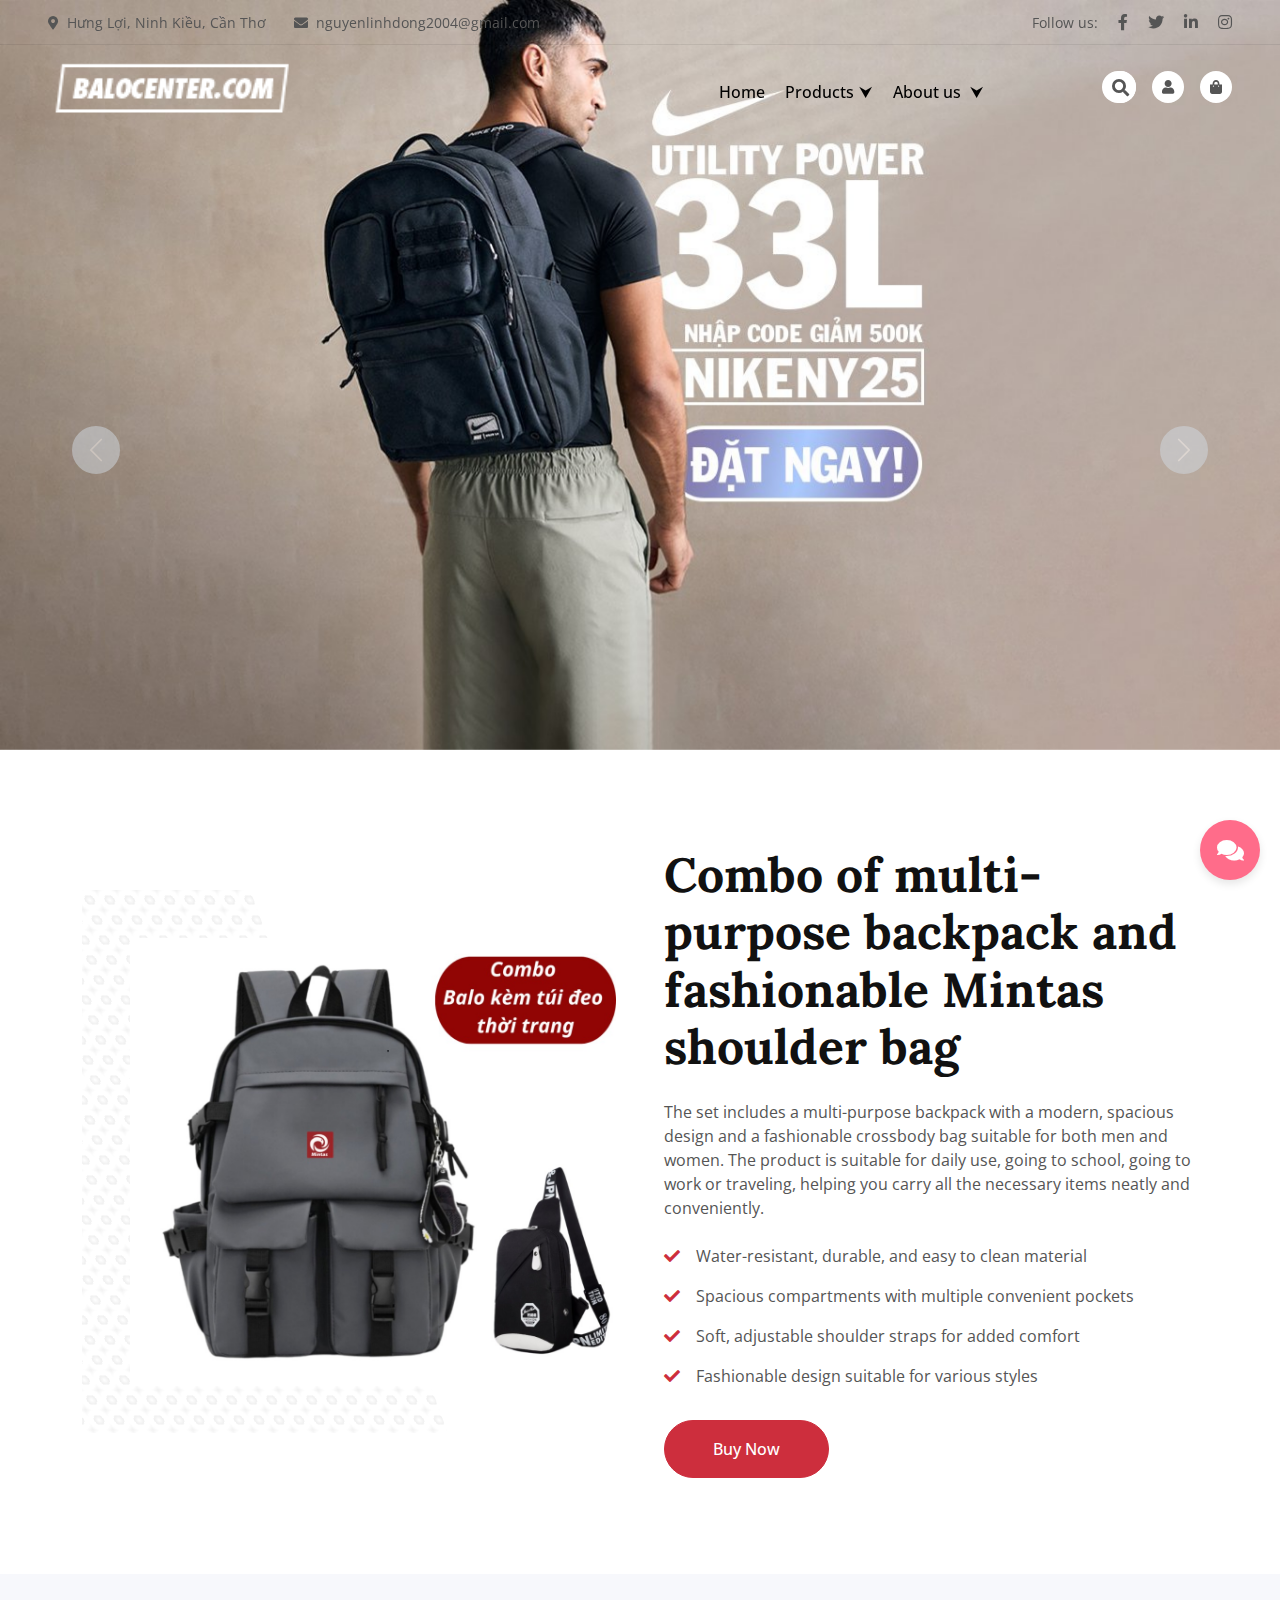
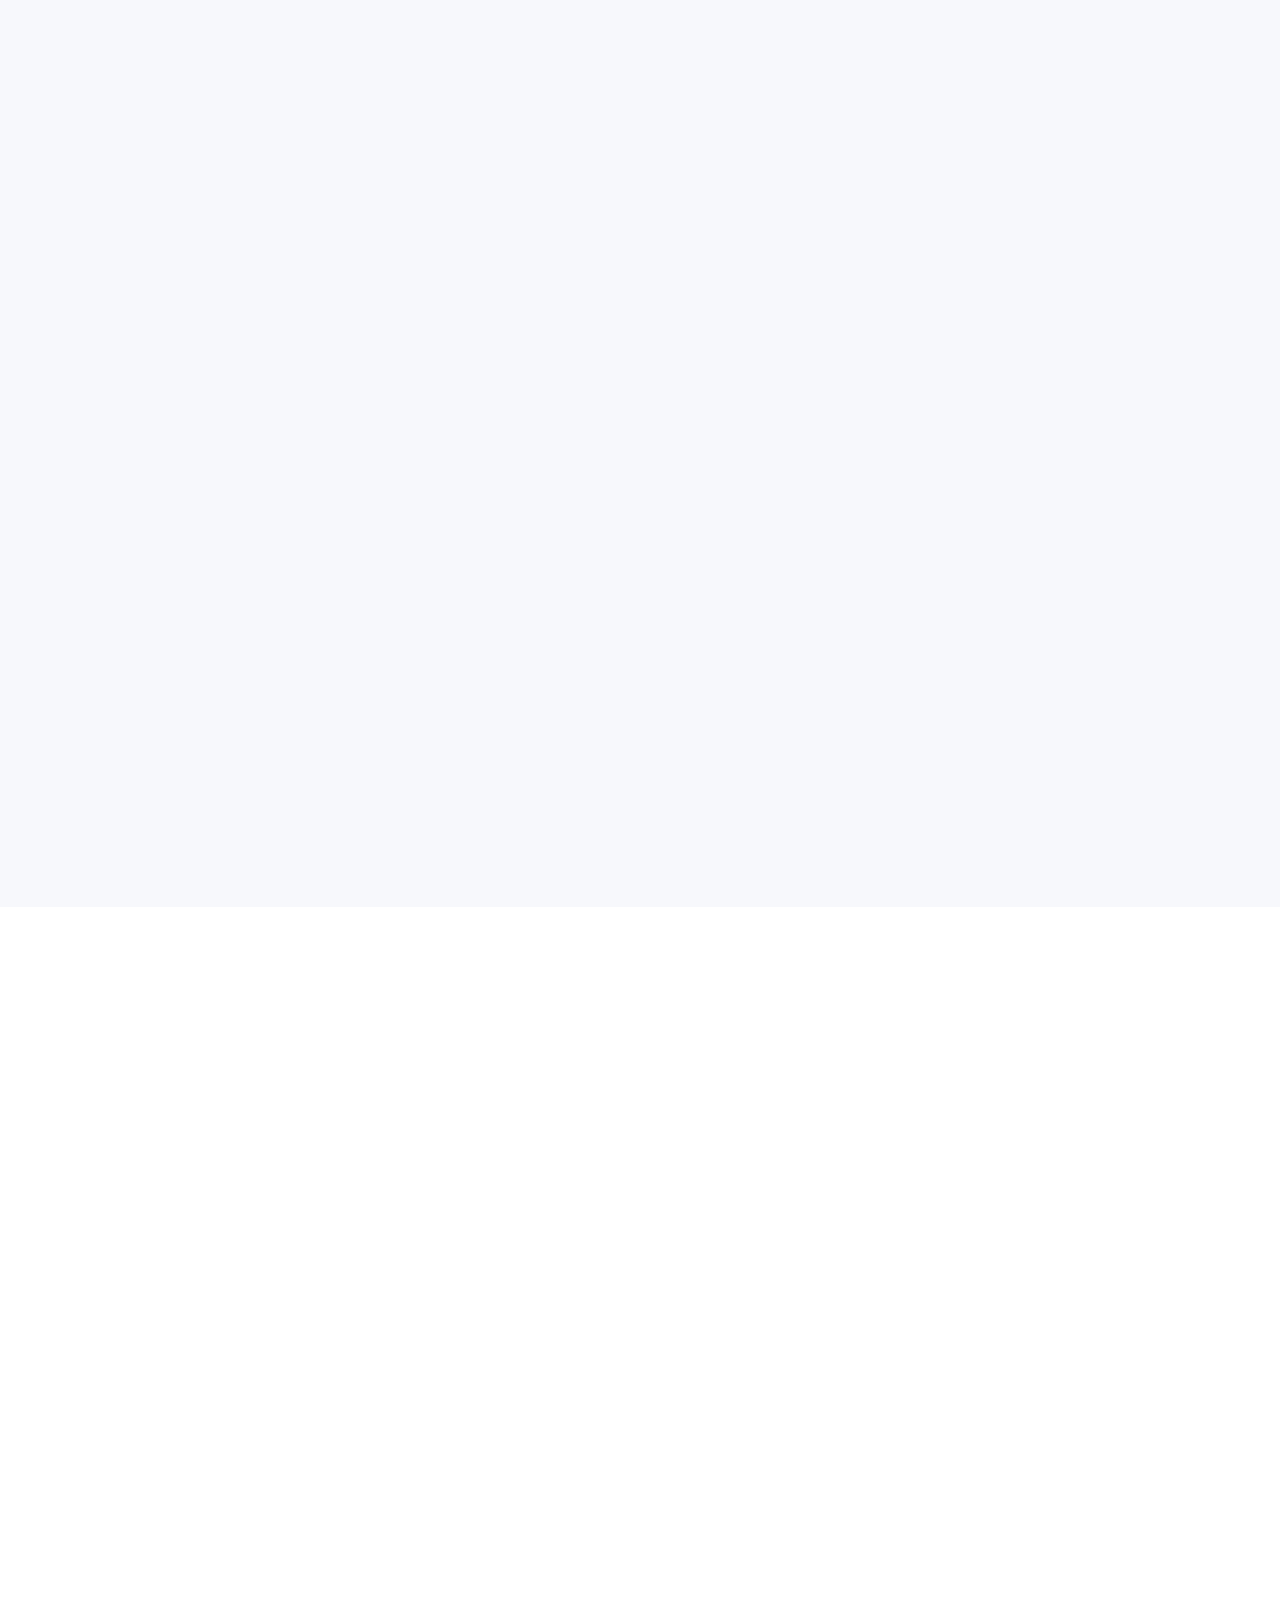
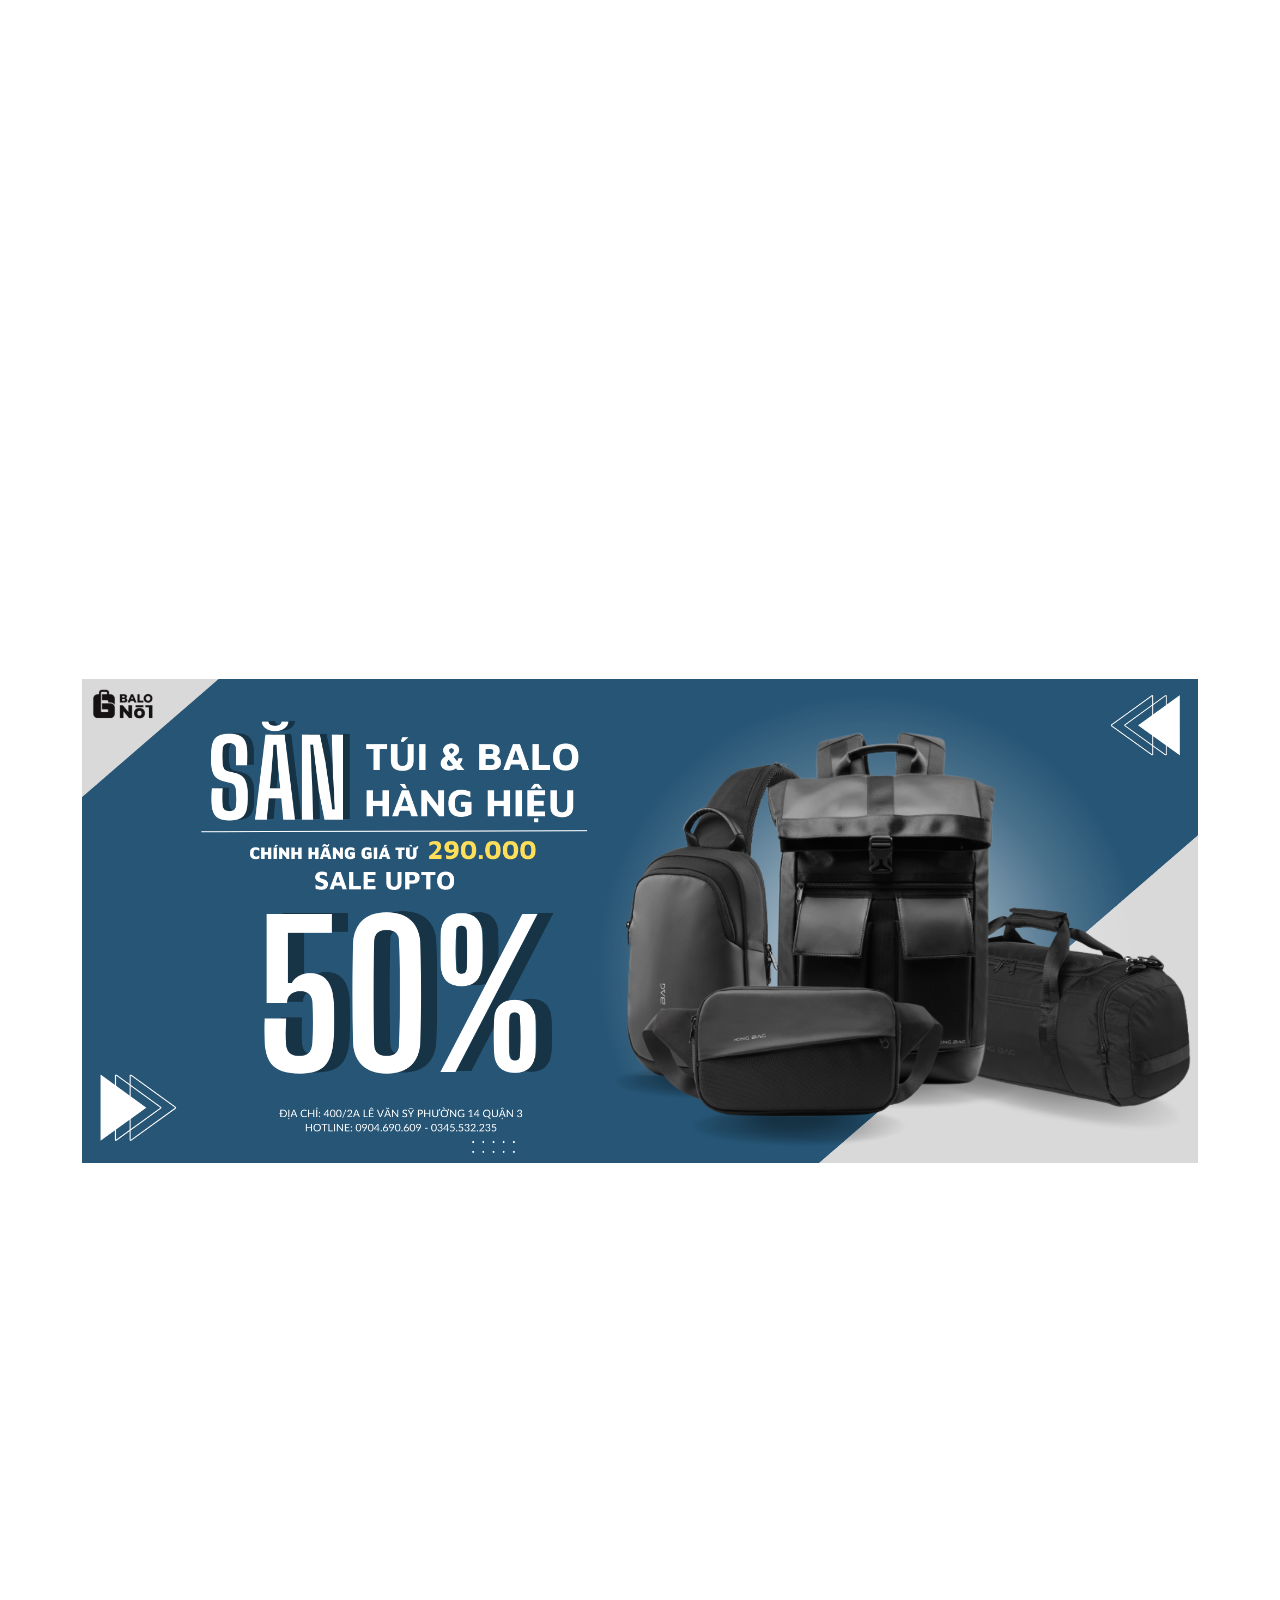
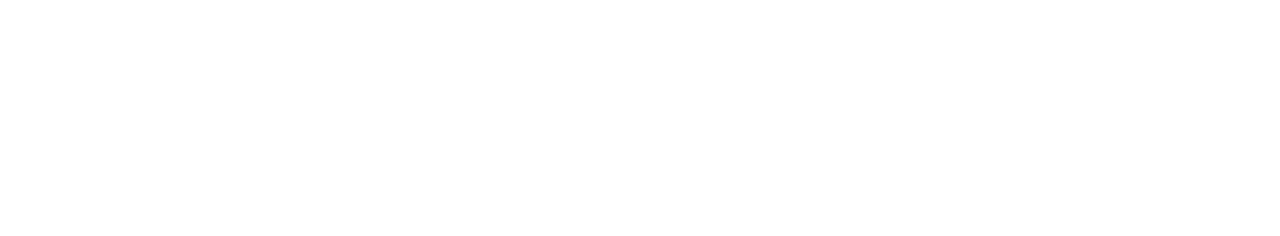
==== commit 598459f9: "add chatbot functionality with styles and scripts" ====
--- a/index.html
+++ b/index.html
@@ -38,6 +38,7 @@
 
     <!-- Template Stylesheet -->
     <link href="css/style.css" rel="stylesheet" />
+    <link href="css/chatbot.css" rel="stylesheet">
   </head>
 
   <body>
@@ -1534,6 +1535,7 @@
 
     <!-- Template Javascript -->
     <script src="js/main.js"></script>
+    <script src="js/chatbot.js"></script>
   </body>
 
 </html>
--- a/css/chatbot.css
+++ b/css/chatbot.css
@@ -0,0 +1,133 @@
+/* Chatbot Container */
+.chatbot-container {
+    position: fixed;
+    bottom: 20px;
+    right: 20px;
+    z-index: 1000;
+    font-family: 'Open Sans', sans-serif;
+  }
+  
+  /* Chatbot Toggle Button */
+  .chatbot-button {
+    width: 60px;
+    height: 60px;
+    border-radius: 50%;
+    background-color: #ff6c8a;
+    color: white;
+    display: flex;
+    justify-content: center;
+    align-items: center;
+    cursor: pointer;
+    box-shadow: 0 4px 8px rgba(0, 0, 0, 0.1);
+    transition: all 0.3s ease;
+  }
+  
+  .chatbot-button:hover {
+    transform: scale(1.05);
+  }
+  
+  .chatbot-button i {
+    font-size: 24px;
+  }
+  
+  /* Chatbot Window */
+  .chatbot-box {
+    position: absolute;
+    bottom: 80px;
+    right: 0;
+    width: 320px;
+    height: 400px;
+    background-color: #fff;
+    border-radius: 10px;
+    box-shadow: 0 5px 25px rgba(0, 0, 0, 0.1);
+    display: none;
+    flex-direction: column;
+    overflow: hidden;
+  }
+  
+  .chatbot-box.active {
+    display: flex;
+  }
+  
+  /* Chatbot Header */
+  .chatbot-header {
+    background-color: #ff6c8a;
+    color: white;
+    padding: 15px;
+    display: flex;
+    justify-content: space-between;
+    align-items: center;
+  }
+  
+  .chatbot-header h4 {
+    margin: 0;
+    font-size: 16px;
+  }
+  
+  .chatbot-close {
+    cursor: pointer;
+    font-size: 18px;
+  }
+  
+  /* Chatbot Messages Area */
+  .chatbot-messages {
+    flex: 1;
+    padding: 15px;
+    overflow-y: auto;
+    background-color: #f8f9fa;
+  }
+  
+  /* Message Bubbles */
+  .message {
+    margin-bottom: 10px;
+    max-width: 80%;
+    padding: 10px 15px;
+    border-radius: 15px;
+    position: relative;
+    clear: both;
+  }
+  
+  .bot-message {
+    background-color: #e9ecef;
+    color: #212529;
+    float: left;
+    border-bottom-left-radius: 5px;
+  }
+  
+  .user-message {
+    background-color: rgba(255, 108, 138, 0.2);
+    color: #212529;
+    float: right;
+    border-bottom-right-radius: 5px;
+  }
+  
+  /* Input Area */
+  .chatbot-input {
+    display: flex;
+    padding: 10px;
+    border-top: 1px solid #dee2e6;
+    background-color: white;
+  }
+  
+  .chatbot-input input {
+    flex: 1;
+    padding: 10px;
+    border: 1px solid #dee2e6;
+    border-radius: 5px;
+    margin-right: 10px;
+    outline: none;
+  }
+  
+  .chatbot-input button {
+    background-color: #ff6c8a;
+    color: white;
+    border: none;
+    border-radius: 5px;
+    padding: 10px 15px;
+    cursor: pointer;
+    transition: background-color 0.3s;
+  }
+  
+  .chatbot-input button:hover {
+    background-color: #e05c7a;
+  }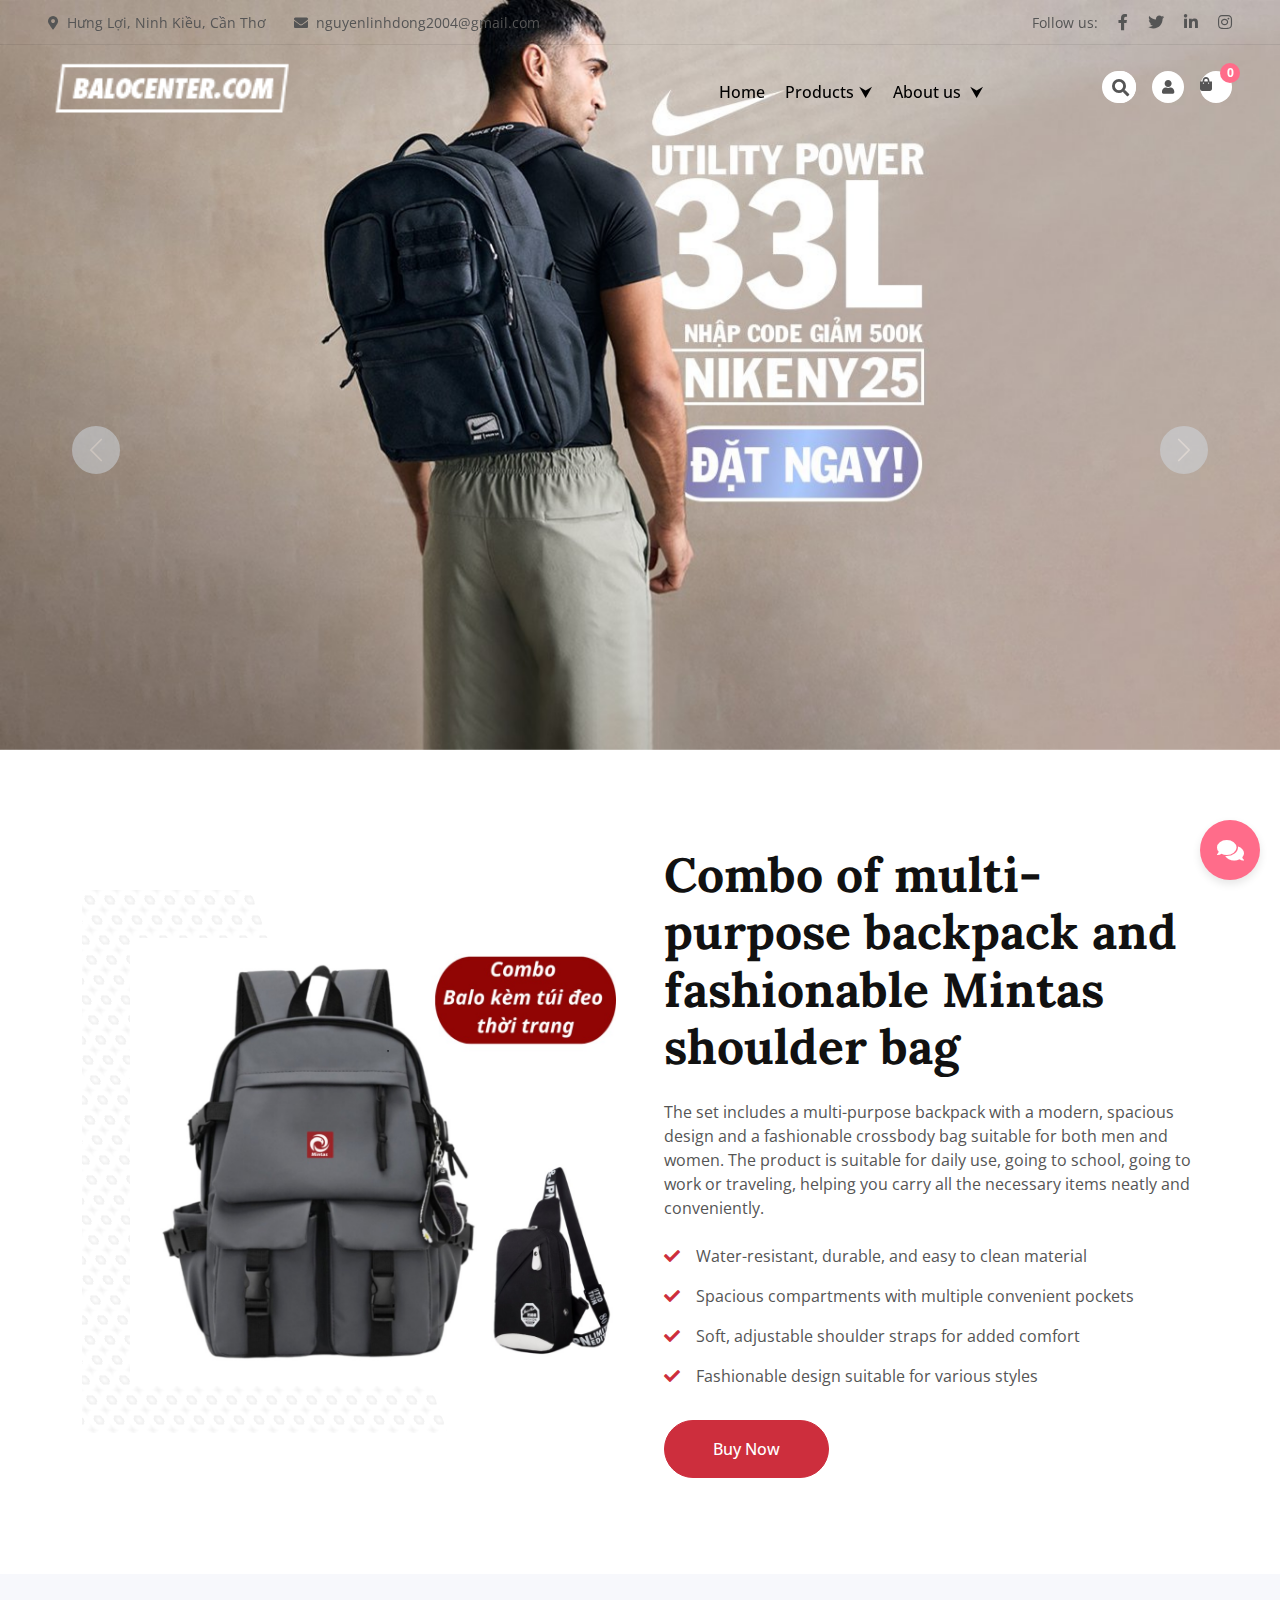
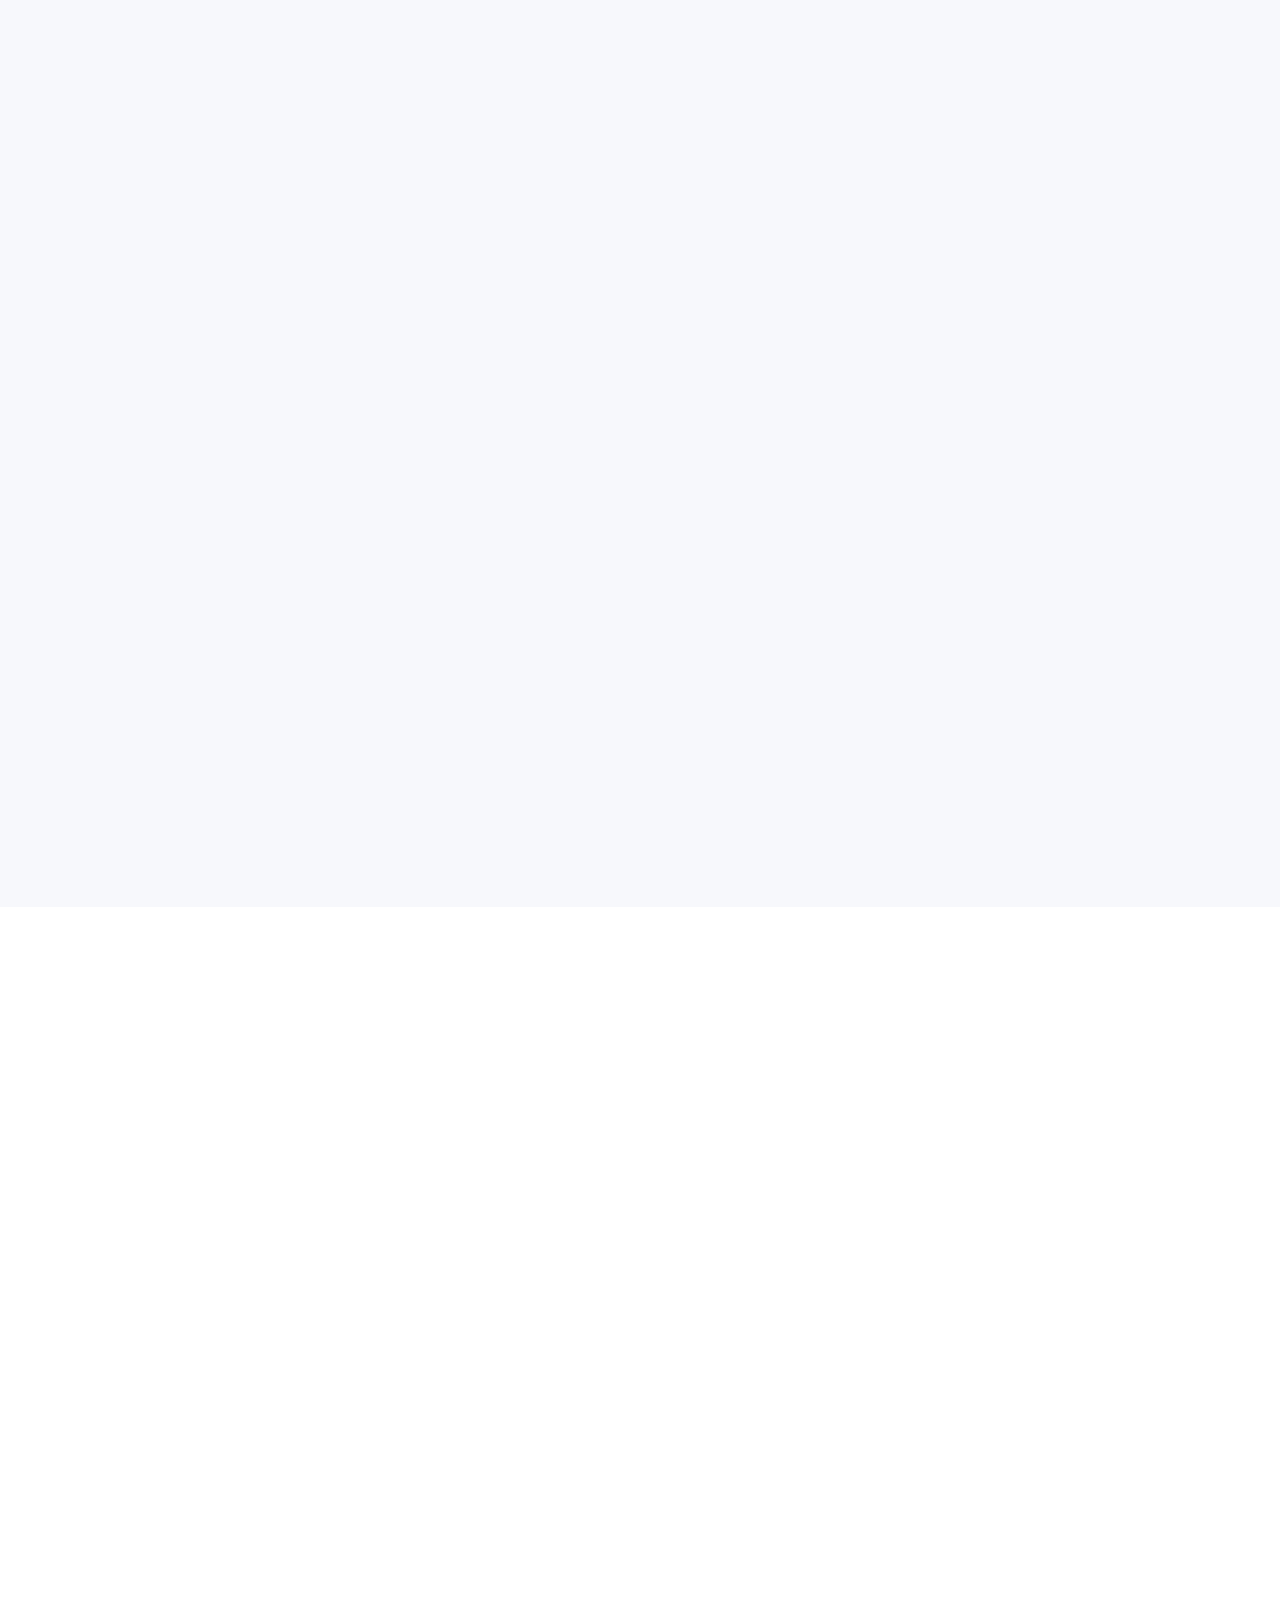
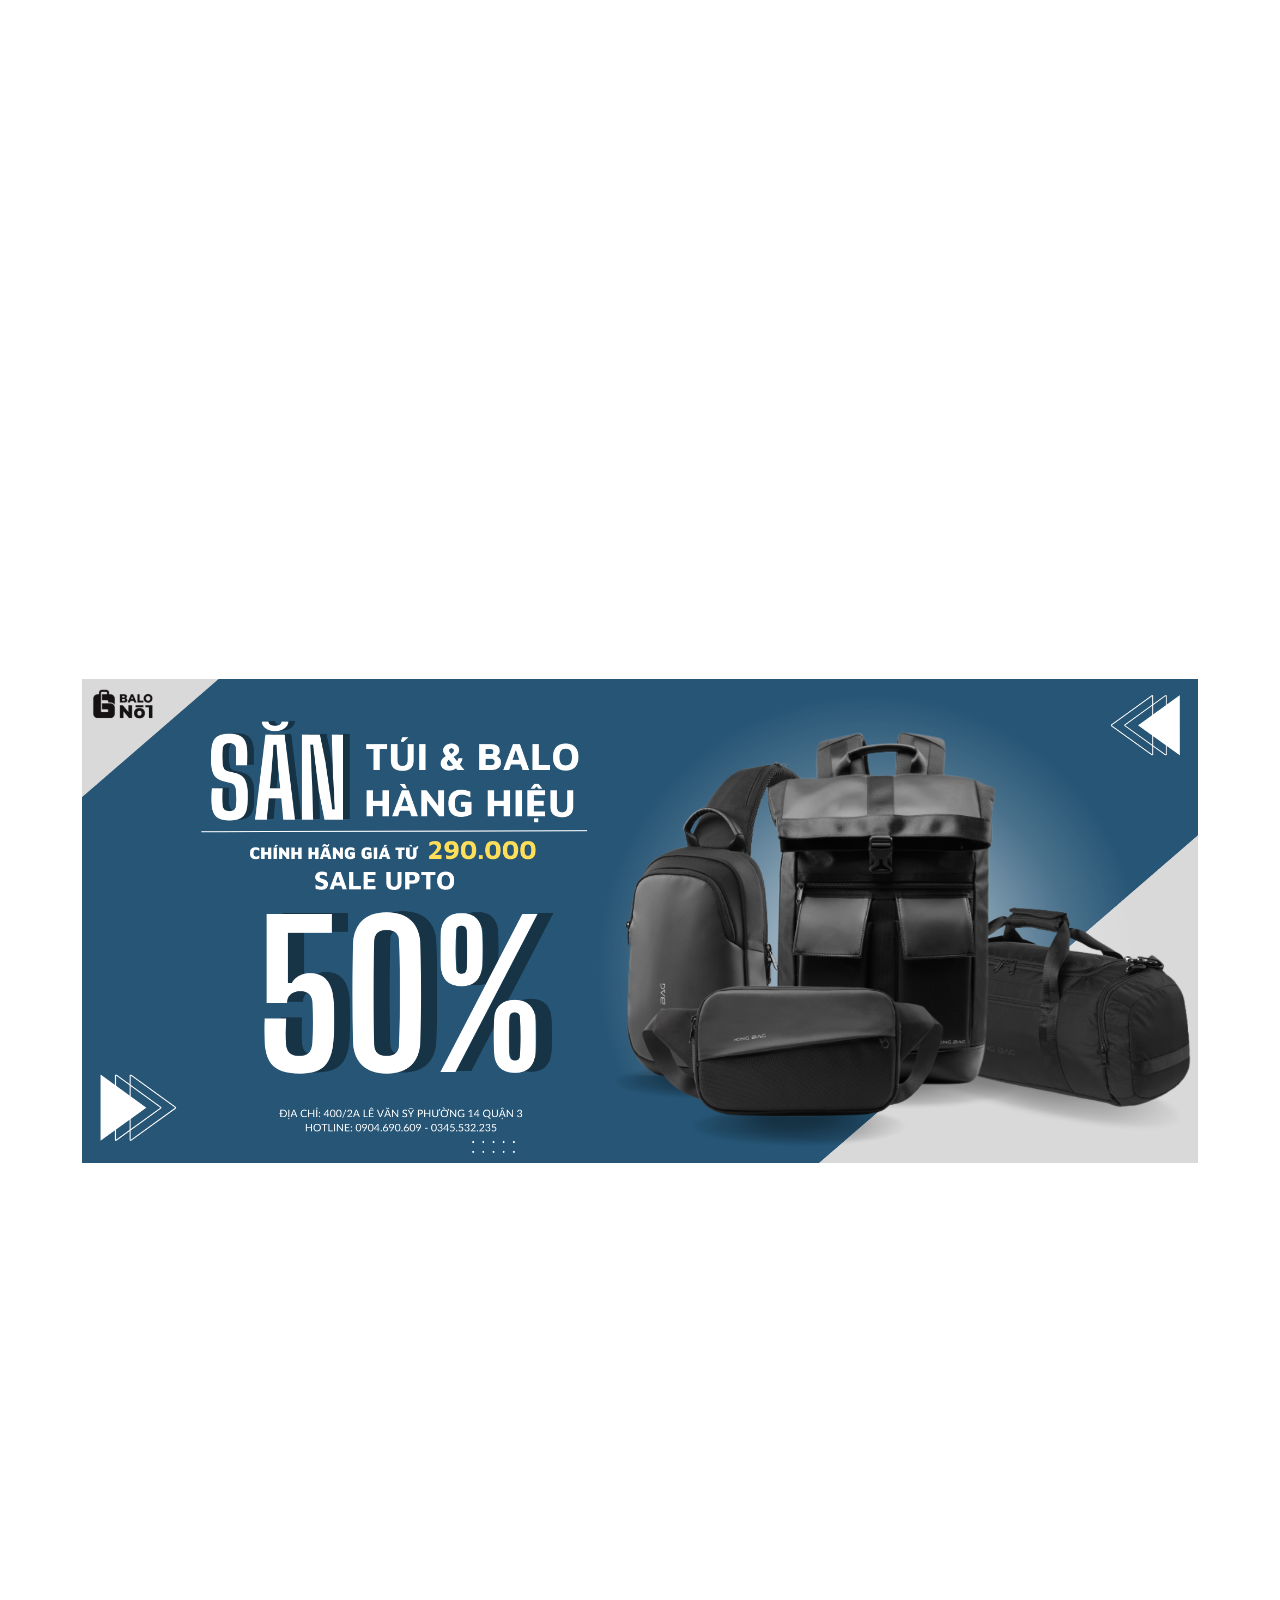
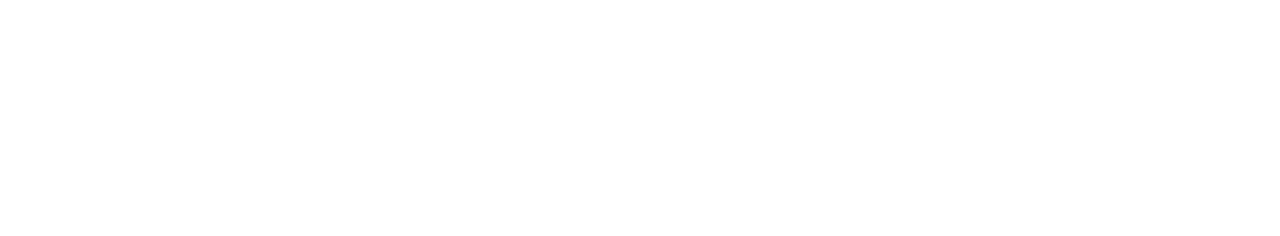
==== commit 61744280: "add shopping cart icon with count display and style updates" ====
--- a/index.html
+++ b/index.html
@@ -185,8 +185,9 @@
             <a class="btn-sm-square bg-white rounded-circle ms-3" href="admin.html">
               <small class="fa fa-user text-body"></small>
             </a>
-            <a class="btn-sm-square bg-white rounded-circle ms-3" href="shopping-cart.html">
+            <a class="btn-sm-square bg-white rounded-circle ms-3 shopping-cart-icon" href="shopping-cart.html">
               <small class="fa fa-shopping-bag text-body"></small>
+              <span class="cart-count">0</span>
             </a>
           </div>
         </div>
--- a/css/style.css
+++ b/css/style.css
@@ -894,4 +894,189 @@
 .color:hover{
 border: 1px solid red;
 transition: all;
+}
+
+/* Cart Badge & Icon Styling */
+.shopping-cart-icon {
+  position: relative;
+  display: inline-block;
+}
+
+.cart-count {
+  position: absolute;
+  top: -8px;
+  right: -8px;
+  background-color: #ff6c8a;
+  color: white;
+  border-radius: 50%;
+  width: 20px;
+  height: 20px;
+  display: flex;
+  justify-content: center;
+  align-items: center;
+  font-size: 12px;
+  font-weight: bold;
+}
+
+/* Cart Page Styling */
+.cart-container {
+  padding: 20px;
+  margin-top: 30px;
+}
+
+.cart-items-container {
+  margin-bottom: 20px;
+}
+
+.cart-item {
+  display: flex;
+  align-items: center;
+  padding: 15px;
+  border-bottom: 1px solid #dee2e6;
+  position: relative;
+}
+
+.cart-item-image {
+  width: 100px;
+  height: 100px;
+  overflow: hidden;
+  margin-right: 15px;
+}
+
+.cart-item-image img {
+  width: 100%;
+  height: 100%;
+  object-fit: cover;
+}
+
+.cart-item-details {
+  flex: 2;
+}
+
+.cart-item-details h3 {
+  margin: 0;
+  font-size: 16px;
+}
+
+.cart-item-price {
+  color: #666;
+  margin-top: 5px;
+}
+
+.cart-item-quantity {
+  display: flex;
+  align-items: center;
+  flex: 1;
+}
+
+.quantity-btn {
+  width: 30px;
+  height: 30px;
+  background-color: #f8f9fa;
+  border: 1px solid #dee2e6;
+  border-radius: 4px;
+  display: flex;
+  justify-content: center;
+  align-items: center;
+  cursor: pointer;
+  font-size: 16px;
+}
+
+.quantity-input {
+  width: 50px;
+  height: 30px;
+  text-align: center;
+  border: 1px solid #dee2e6;
+  margin: 0 5px;
+}
+
+.cart-item-total {
+  flex: 1;
+  text-align: right;
+  font-weight: bold;
+}
+
+.cart-item-remove {
+  margin-left: 15px;
+}
+
+.remove-item-btn {
+  background: none;
+  border: none;
+  color: #dc3545;
+  font-size: 24px;
+  cursor: pointer;
+}
+
+.empty-cart {
+  text-align: center;
+  padding: 30px;
+  color: #666;
+}
+
+.cart-summary {
+  background-color: #f8f9fa;
+  padding: 20px;
+  border-radius: 5px;
+}
+
+.cart-summary h3 {
+  margin-top: 0;
+  border-bottom: 1px solid #dee2e6;
+  padding-bottom: 10px;
+}
+
+.cart-total {
+  display: flex;
+  justify-content: space-between;
+  margin-bottom: 20px;
+  font-size: 18px;
+}
+
+.cart-total-price {
+  font-weight: bold;
+  color: #ff6c8a;
+}
+
+.checkout-btn {
+  display: block;
+  width: 100%;
+  padding: 10px;
+  background-color: #ff6c8a;
+  color: white;
+  border: none;
+  border-radius: 5px;
+  font-size: 16px;
+  cursor: pointer;
+  transition: background-color 0.3s;
+}
+
+.checkout-btn:hover {
+  background-color: #e05c7a;
+}
+
+/* Notification Styling */
+.notification {
+  position: fixed;
+  bottom: 20px;
+  right: 20px;
+  padding: 15px 20px;
+  border-radius: 5px;
+  color: white;
+  font-size: 14px;
+  z-index: 1000;
+  opacity: 0;
+  transition: opacity 0.3s ease-in-out;
+}
+
+.notification.success {
+  background-color: #28a745;
+}
+
+.notification.error {
+  background-color: #dc3545;
+}
+
+.notification.show {
+  opacity: 1;
 }--- a/css/chatbot.css
+++ b/css/chatbot.css
@@ -130,4 +130,44 @@
   
   .chatbot-input button:hover {
     background-color: #e05c7a;
-  }+  }
+
+  /* Typing Indicator */
+.typing-indicator {
+  display: flex;
+  padding: 6px 10px;
+  margin: 10px;
+  background-color: #e9ecef;
+  width: 50px;
+  border-radius: 15px;
+  float: left;
+  position: relative;
+  clear: both;
+}
+
+.typing-indicator span {
+  height: 6px;
+  width: 6px;
+  background-color: #999;
+  border-radius: 50%;
+  display: inline-block;
+  margin: 0 1px;
+  animation: bounce 1.3s linear infinite;
+}
+
+.typing-indicator span:nth-child(2) {
+  animation-delay: 0.15s;
+}
+
+.typing-indicator span:nth-child(3) {
+  animation-delay: 0.3s;
+}
+
+@keyframes bounce {
+  0%, 60%, 100% {
+    transform: translateY(0);
+  }
+  30% {
+    transform: translateY(-4px);
+  }
+}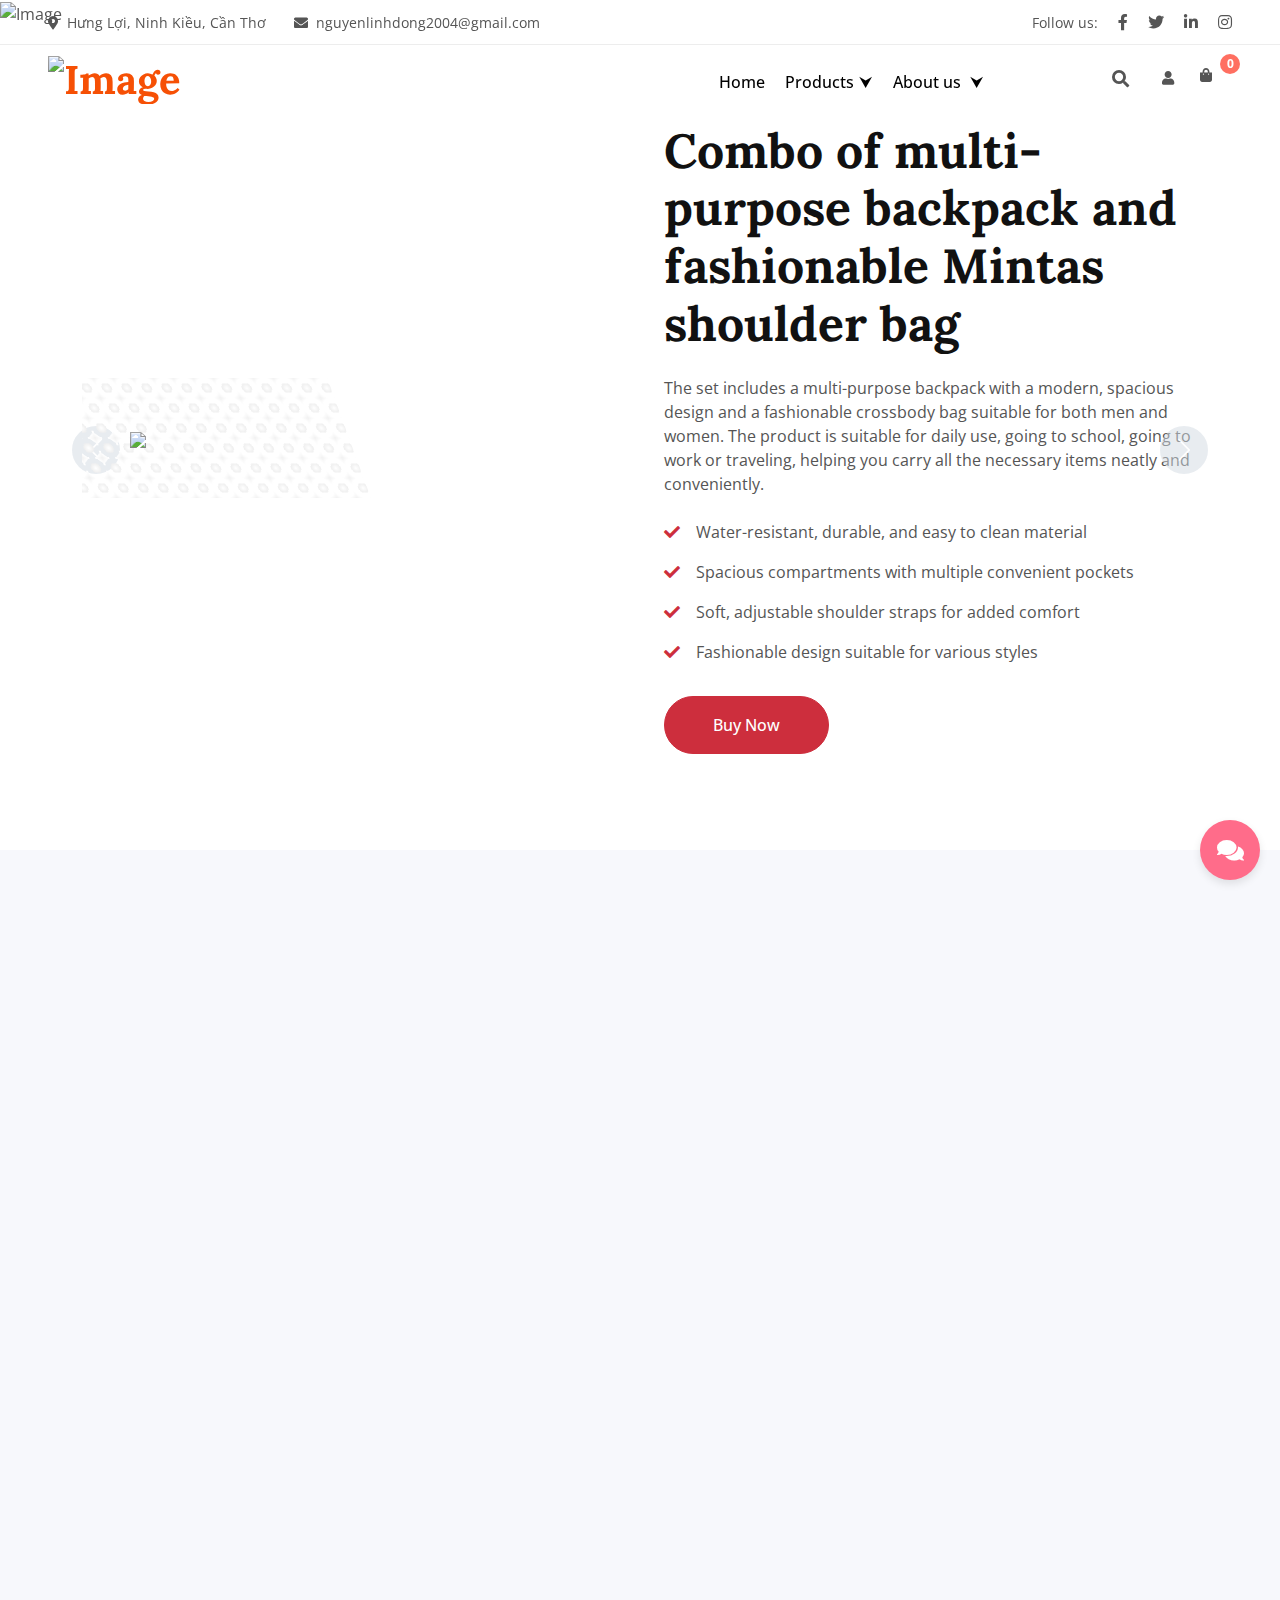
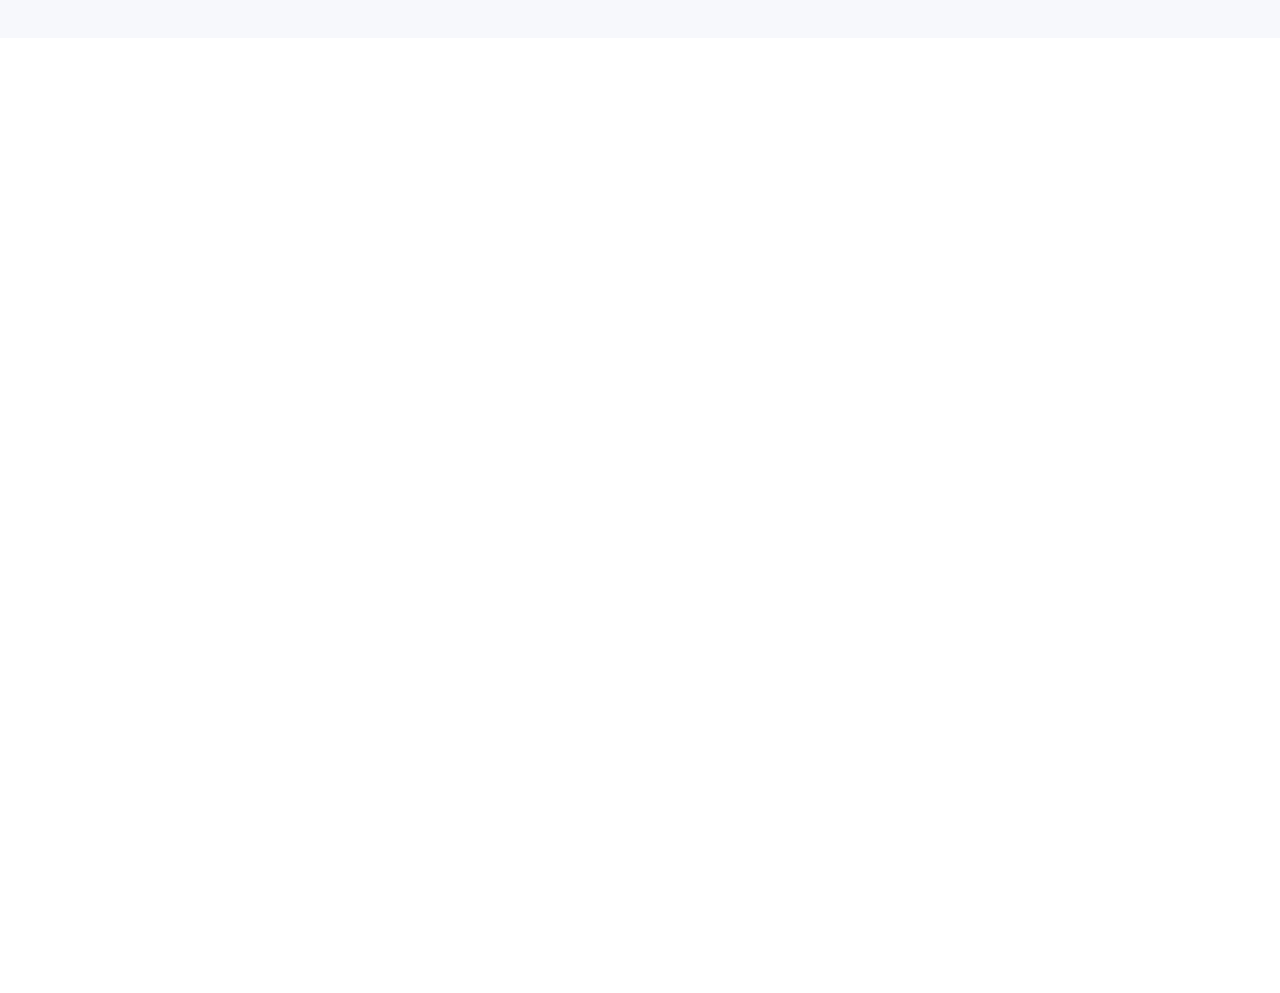
==== commit b425916f: "Add product details page and enhance shopping cart functionality" ====
--- a/index.html
+++ b/index.html
@@ -1,106 +1,77 @@
-
 <!DOCTYPE html>
 <html lang="en">
-  <head>
-    <meta charset="utf-8" />
-    <title> Fashion Backpack Store</title>
-    <meta content="width=device-width, initial-scale=1.0" name="viewport" />
-    <meta content="" name="keywords" />
-    <meta content="" name="description" />
-
-    <!-- Favicon -->
-   
-
-    <!-- Google Web Fonts -->
-    <link rel="preconnect" href="https://fonts.googleapis.com" />
-    <link rel="preconnect" href="https://fonts.gstatic.com" crossorigin />
-    <link
-      href="https://fonts.googleapis.com/css2?family=Open+Sans:wght@400;500&family=Lora:wght@600;700&display=swap"
-      rel="stylesheet"
-    />
-
-    <!-- Icon Font Stylesheet -->
-    <link
-      href="https://cdnjs.cloudflare.com/ajax/libs/font-awesome/5.10.0/css/all.min.css"
-      rel="stylesheet"
-    />
-    <link
-      href="https://cdn.jsdelivr.net/npm/bootstrap-icons@1.4.1/font/bootstrap-icons.css"
-      rel="stylesheet"
-    />
-
-    <!-- Libraries Stylesheet -->
-    <link href="lib/animate/animate.min.css" rel="stylesheet" />
-    <link href="lib/owlcarousel/assets/owl.carousel.min.css" rel="stylesheet" />
-
-    <!-- Customized Bootstrap Stylesheet -->
-    <link href="css/bootstrap.min.css" rel="stylesheet" />
-
-    <!-- Template Stylesheet -->
-    <link href="css/style.css" rel="stylesheet" />
-    <link href="css/chatbot.css" rel="stylesheet">
-  </head>
-
-  <body>
-    <!-- Spinner Start -->
-    <div
-      id="spinner"
-      class="show bg-white position-fixed translate-middle w-100 vh-100 top-50 start-50 d-flex align-items-center justify-content-center"
-    >
-      <div class="spinner-border text-primary" role="status"></div>
-    </div>
-    <!-- Spinner End -->
-
-    <!-- Navbar Start -->
-    <div
-      class="container-fluid fixed-top px-0 wow fadeIn"
-      data-wow-delay="0.1s"
-    >
-      <div class="top-bar row gx-0 align-items-center d-none d-lg-flex">
-        <div class="col-lg-6 px-5 text-start">
-          <small
-            ><i class="fa fa-map-marker-alt me-2"></i>Hưng Lợi, Ninh Kiều, Cần Thơ</small
-          >
-          <small class="ms-4"
-            ><i class="fa fa-envelope me-2"></i>nguyenlinhdong2004@gmail.com</small
-          >
-        </div>
-        <div class="col-lg-6 px-5 text-end">
-          <small>Follow us:</small>
-          <a class="text-body ms-3" href=""
-            ><i class="fab fa-facebook-f"></i
-          ></a>
-          <a class="text-body ms-3" href=""><i class="fab fa-twitter"></i></a>
-          <a class="text-body ms-3" href=""
-            ><i class="fab fa-linkedin-in"></i
-          ></a>
-          <a class="text-body ms-3" href=""><i class="fab fa-instagram"></i></a>
-        </div>
-      </div>
-
-      <nav
-        class="navbar navbar-expand-lg navbar-light py-lg-0 px-lg-5 wow fadeIn"
-        data-wow-delay="0.1s"
-      >
-        <a href="index.html" class="navbar-brand ms-4 ms-lg-0">
-          <h1 class="fw-bold text-primary m-0">
-            <span class="text-secondary">
+
+<head>
+  <meta charset="utf-8" />
+  <title> Fashion Backpack Store</title>
+  <meta content="width=device-width, initial-scale=1.0" name="viewport" />
+  <meta content="" name="keywords" />
+  <meta content="" name="description" />
+
+  <!-- Favicon -->
+
+
+  <!-- Google Web Fonts -->
+  <link rel="preconnect" href="https://fonts.googleapis.com" />
+  <link rel="preconnect" href="https://fonts.gstatic.com" crossorigin />
+  <link href="https://fonts.googleapis.com/css2?family=Open+Sans:wght@400;500&family=Lora:wght@600;700&display=swap"
+    rel="stylesheet" />
+
+  <!-- Icon Font Stylesheet -->
+  <link href="https://cdnjs.cloudflare.com/ajax/libs/font-awesome/5.10.0/css/all.min.css" rel="stylesheet" />
+  <link href="https://cdn.jsdelivr.net/npm/bootstrap-icons@1.4.1/font/bootstrap-icons.css" rel="stylesheet" />
+
+  <!-- Libraries Stylesheet -->
+  <link href="lib/animate/animate.min.css" rel="stylesheet" />
+  <link href="lib/owlcarousel/assets/owl.carousel.min.css" rel="stylesheet" />
+
+  <!-- Customized Bootstrap Stylesheet -->
+  <link href="css/bootstrap.min.css" rel="stylesheet" />
+
+  <!-- Template Stylesheet -->
+  <link href="css/style.css" rel="stylesheet" />
+  <link href="css/chatbot.css" rel="stylesheet">
+</head>
+
+<body>
+  <!-- Spinner Start -->
+  <div id="spinner"
+    class="show bg-white position-fixed translate-middle w-100 vh-100 top-50 start-50 d-flex align-items-center justify-content-center">
+    <div class="spinner-border text-primary" role="status"></div>
+  </div>
+  <!-- Spinner End -->
+
+  <!-- Navbar Start -->
+  <div class="container-fluid fixed-top px-0 wow fadeIn" data-wow-delay="0.1s">
+    <div class="top-bar row gx-0 align-items-center d-none d-lg-flex">
+      <div class="col-lg-6 px-5 text-start">
+        <small><i class="fa fa-map-marker-alt me-2"></i>Hưng Lợi, Ninh Kiều, Cần Thơ</small>
+        <small class="ms-4"><i class="fa fa-envelope me-2"></i>nguyenlinhdong2004@gmail.com</small>
+      </div>
+      <div class="col-lg-6 px-5 text-end">
+        <small>Follow us:</small>
+        <a class="text-body ms-3" href=""><i class="fab fa-facebook-f"></i></a>
+        <a class="text-body ms-3" href=""><i class="fab fa-twitter"></i></a>
+        <a class="text-body ms-3" href=""><i class="fab fa-linkedin-in"></i></a>
+        <a class="text-body ms-3" href=""><i class="fab fa-instagram"></i></a>
+      </div>
+    </div>
+
+    <nav class="navbar navbar-expand-lg navbar-light py-lg-0 px-lg-5 wow fadeIn" data-wow-delay="0.1s">
+      <a href="index.html" class="navbar-brand ms-4 ms-lg-0">
+        <h1 class="fw-bold text-primary m-0">
+          <span class="text-secondary">
             <img class="logo" src="img/logo.png" alt="Image" />
 
-            </span>
-          </h1>
-        </a>
-        <button
-          type="button"
-          class="navbar-toggler me-4"
-          data-bs-toggle="collapse"
-          data-bs-target="#navbarCollapse"
-        >
-          <span class="navbar-toggler-icon"></span>
-        </button>
-        <div class="collapse navbar-collapse" id="navbarCollapse">
-          <div class="navbar-nav top ms-auto p-lg-0">
-            <!-- <a href="index.html" class="nav-item nav-link active">Home</a>
+          </span>
+        </h1>
+      </a>
+      <button type="button" class="navbar-toggler me-4" data-bs-toggle="collapse" data-bs-target="#navbarCollapse">
+        <span class="navbar-toggler-icon"></span>
+      </button>
+      <div class="collapse navbar-collapse" id="navbarCollapse">
+        <div class="navbar-nav top ms-auto p-lg-0">
+          <!-- <a href="index.html" class="nav-item nav-link active">Home</a>
             <a href="about.html" class="nav-item nav-link">About Us</a>
             
             <div class="nav-item dropdown">
@@ -119,1393 +90,377 @@
            
             <a href="contact.html" class="nav-item nav-link">Contact Us</a>
              -->
-             <div class="menu" id="navar">
-              <ul>
-                <li>
-                  <a href="#">Home</a>
-                </li>
-                <li class="drop-menu">
-                  <a href="product.html">Products<span>&#11167</span></a>
-                  <div class="sub-menu">
-                    <ul>
-                      <li>
+          <div class="menu" id="navar">
+            <ul>
+              <li>
+                <a href="#">Home</a>
+              </li>
+              <li class="drop-menu">
+                <a href="product.html">Products<span>&#11167</span></a>
+                <div class="sub-menu">
+                  <ul>
+                    <li>
                       <img class="logo-submenu" src="img/ico-balo-1.png" alt="Image" />
-                      </li>
-                    </ul>
-                    <ul>
-                      <li>
-                          <h4 class="submenu-h4">Women's handbags</h4>
-                      </li>
-                      <li>
-                          <a class="btn btn-outline-primary border-2" href="product.html#tab-1">See more</a>
-                      </li>
+                    </li>
                   </ul>
-                  
-                  
                   <ul>
                     <li>
-                        <h4 class="submenu-h4">Fashion backpack</h4>
-                    </li>
-                    <li>
-                        <a class="btn btn-outline-primary border-2" href="product.html?tab=tab-2">See more</a>
-                    </li>
-                </ul>
-                <ul>
-                    <li>
-                        <h4 class="submenu-h4">Other Products</h4>
-                    </li>
-                    <li>
-                        <a class="btn btn-outline-primary border-2" href="product.html?tab=tab-3">See more</a>
-                    </li>
-                </ul>
-                
-                    
-                  </div>
-                </li>
-                <li class="drop-two">
-                  <a href="#">About us <span>&#11167</span></a>
-                  <div class="menu-two">
-                    <ul>  
-    <li><a href="contact.html">Contact Us</a></li>  
-    <li><a href="about.html">About Cosmetics</a></li>  
-    <li><a href="lie.html">Product Returns & Exchanges</a></li>  
-</ul>
-                  </div>
-                </li>
-              </ul>
-            </div>
-          </div>
-          <div class="d-none d-lg-flex ms-2">
-            <form action="" id="search-box">
-              <input type="text" id="search-text" placeholder="Bạn muốn tìm gì?" required>
-              <button id="search-btn"><small class="fa fa-search text-body"></small></button>
-            </form>
-              
-            </a>
-            <a class="btn-sm-square bg-white rounded-circle ms-3" href="admin.html">
-              <small class="fa fa-user text-body"></small>
-            </a>
-            <a class="btn-sm-square bg-white rounded-circle ms-3 shopping-cart-icon" href="shopping-cart.html">
-              <small class="fa fa-shopping-bag text-body"></small>
-              <span class="cart-count">0</span>
-            </a>
-          </div>
-        </div>
-      </nav>
-    </div>
-    <!-- Navbar End -->
-    <!-- header -->
-
-
-    <!-- Carousel Start -->
-    <div class="container-fluid p-0 mb-5 wow fadeIn" data-wow-delay="0.1s">
-      <div id="header-carousel" class="carousel slide" data-bs-ride="carousel">
-        <div class="carousel-inner">
-          <div class="carousel-item active">
-            <img class="w-100" src="img/bg1.webp.png" alt="Image" />
-            <div class="carousel-caption">
-              <div class="container">
-                <div class="row justify-content-start">
-                  <div class="col-lg-7">
-                    <!-- <a
+                      <h4 class="submenu-h4">Women's handbags</h4>
+                    </li>
+                    <li>
+                      <a class="btn btn-outline-primary border-2" href="product.html#tab-1">See more</a>
+                    </li>
+                  </ul>
+
+
+                  <ul>
+                    <li>
+                      <h4 class="submenu-h4">Fashion backpack</h4>
+                    </li>
+                    <li>
+                      <a class="btn btn-outline-primary border-2" href="product.html?tab=tab-2">See more</a>
+                    </li>
+                  </ul>
+                  <ul>
+                    <li>
+                      <h4 class="submenu-h4">Other Products</h4>
+                    </li>
+                    <li>
+                      <a class="btn btn-outline-primary border-2" href="product.html?tab=tab-3">See more</a>
+                    </li>
+                  </ul>
+
+
+                </div>
+              </li>
+              <li class="drop-two">
+                <a href="#">About us <span>&#11167</span></a>
+                <div class="menu-two">
+                  <ul>
+                    <li><a href="contact.html">Contact Us</a></li>
+                    <li><a href="about.html">About Cosmetics</a></li>
+                    <li><a href="lie.html">Product Returns & Exchanges</a></li>
+                  </ul>
+                </div>
+              </li>
+            </ul>
+          </div>
+        </div>
+        <div class="d-none d-lg-flex ms-2">
+          <form action="" id="search-box">
+            <input type="text" id="search-text" placeholder="Bạn muốn tìm gì?" required>
+            <button id="search-btn"><small class="fa fa-search text-body"></small></button>
+          </form>
+
+          </a>
+          <a class="btn-sm-square bg-white rounded-circle ms-3" href="admin.html">
+            <small class="fa fa-user text-body"></small>
+          </a>
+          <a class="btn-sm-square bg-white rounded-circle ms-3 shopping-cart-icon" href="shopping-cart.html">
+            <small class="fa fa-shopping-bag text-body"></small>
+            <span class="cart-count">0</span>
+          </a>
+        </div>
+      </div>
+    </nav>
+  </div>
+  <!-- Navbar End -->
+  <!-- header -->
+
+
+  <!-- Carousel Start -->
+  <div class="container-fluid p-0 mb-5 wow fadeIn" data-wow-delay="0.1s">
+    <div id="header-carousel" class="carousel slide" data-bs-ride="carousel">
+      <div class="carousel-inner">
+        <div class="carousel-item active">
+          <img class="w-100" src="img/bg1.webp.png" alt="Image" />
+          <div class="carousel-caption">
+            <div class="container">
+              <div class="row justify-content-start">
+                <div class="col-lg-7">
+                  <!-- <a
                     href=""
                     class="btn btn-secondary rounded-pill py-sm-3 px-sm-5 ms-3"
                     >XEM THÊM</a
                   > -->
-                  </div>
                 </div>
               </div>
             </div>
           </div>
-          <div class="carousel-item">
-            <img class="w-100" src="img/bg2.webp.png" alt="Image" />
-            <div class="carousel-caption">
-              <div class="container">
-                <div class="row justify-content-start">
-                  <div class="col-lg-7">
-                    <!-- <a
+        </div>
+        <div class="carousel-item">
+          <img class="w-100" src="img/bg2.webp.png" alt="Image" />
+          <div class="carousel-caption">
+            <div class="container">
+              <div class="row justify-content-start">
+                <div class="col-lg-7">
+                  <!-- <a
                       href=""
                       class="btn btn-blu rounded-pill py-sm-3 px-sm-5"
                       >XEM THÊM</a
                     > -->
-                  </div>
                 </div>
               </div>
             </div>
           </div>
-          <div class="carousel-item">
-            <img class="w-100" src="img/bg3.webp.png" alt="Image" />
-            <div class="carousel-caption">
-              <div class="container">
-                <div class="row justify-content-start">
-                  <div class="col-lg-7">
-                    <!-- <a
+        </div>
+        <div class="carousel-item">
+          <img class="w-100" src="img/bg3.webp.png" alt="Image" />
+          <div class="carousel-caption">
+            <div class="container">
+              <div class="row justify-content-start">
+                <div class="col-lg-7">
+                  <!-- <a
                       href=""
                       class="btn btn-blu rounded-pill py-sm-3 px-sm-5"
                       >XEM THÊM</a
                     > -->
-                  </div>
                 </div>
               </div>
             </div>
           </div>
-          <div class="carousel-item">
-            <img class="w-100" src="img/bg4.webp.png" alt="Image" />
-            <div class="carousel-caption">
-              <div class="container">
-                <div class="row justify-content-start">
-                  <div class="col-lg-7">
-                    <!-- <a
+        </div>
+        <div class="carousel-item">
+          <img class="w-100" src="img/bg4.webp.png" alt="Image" />
+          <div class="carousel-caption">
+            <div class="container">
+              <div class="row justify-content-start">
+                <div class="col-lg-7">
+                  <!-- <a
                       href=""
                       class="btn btn-blu rounded-pill py-sm-3 px-sm-5"
                       >XEM THÊM</a
                     > -->
-                  </div>
                 </div>
               </div>
             </div>
           </div>
-          </div>
-        </div>
-        <button
-          class="carousel-control-prev"
-          type="button"
-          data-bs-target="#header-carousel"
-          data-bs-slide="prev"
-        >
-          <span class="carousel-control-prev-icon" aria-hidden="true"></span>
-          <span class="visually-hidden">Previous</span>
-        </button>
-        <button
-          class="carousel-control-next"
-          type="button"
-          data-bs-target="#header-carousel"
-          data-bs-slide="next"
-        >
-          <span class="carousel-control-next-icon" aria-hidden="true"></span>
-          <span class="visually-hidden">Next</span>
-        </button>
-      </div>
-    </div>
-    <!-- Carousel End -->
-
-    <!-- About Start -->
-    <div class="container-xxl py-5">
-      <div class="container">
-        <div class="row g-5 align-items-center">
-          <div class="col-lg-6 wow fadeIn" data-wow-delay="0.1s">
-            <div class="about-img position-relative overflow-hidden p-5 pe-0">
-              <img class="img-fluid w-100" src="img/combobalo1.jpg" />
-            </div>
-          </div>
-          <div class="col-lg-6 wow fadeIn" data-wow-delay="0.5s">
-            <h1 class="display-5 mb-4">
-              Combo of multi-purpose backpack and fashionable Mintas shoulder bag
+        </div>
+      </div>
+    </div>
+    <button class="carousel-control-prev" type="button" data-bs-target="#header-carousel" data-bs-slide="prev">
+      <span class="carousel-control-prev-icon" aria-hidden="true"></span>
+      <span class="visually-hidden">Previous</span>
+    </button>
+    <button class="carousel-control-next" type="button" data-bs-target="#header-carousel" data-bs-slide="next">
+      <span class="carousel-control-next-icon" aria-hidden="true"></span>
+      <span class="visually-hidden">Next</span>
+    </button>
+  </div>
+  </div>
+  <!-- Carousel End -->
+
+  <!-- About Start -->
+  <div class="container-xxl py-5">
+    <div class="container">
+      <div class="row g-5 align-items-center">
+        <div class="col-lg-6 wow fadeIn" data-wow-delay="0.1s">
+          <div class="about-img position-relative overflow-hidden p-5 pe-0">
+            <img class="img-fluid w-100" src="img/combobalo1.jpg" />
+          </div>
+        </div>
+        <div class="col-lg-6 wow fadeIn" data-wow-delay="0.5s">
+          <h1 class="display-5 mb-4">
+            Combo of multi-purpose backpack and fashionable Mintas shoulder bag
           </h1>
           <p class="mb-4">
-            The set includes a multi-purpose backpack with a modern, spacious design and a fashionable crossbody bag suitable for both men and women. The product is suitable for daily use, going to school, going to work or traveling, helping you carry all the necessary items neatly and conveniently.
-          </p>
-          <p>  
-            <i class="fa fa-check text-red me-3"></i>Water-resistant, durable, and easy to clean material  
-        </p>  
-        <p>  
-            <i class="fa fa-check text-red me-3"></i>Spacious compartments with multiple convenient pockets  
-        </p>  
-        <p>  
-            <i class="fa fa-check text-red me-3"></i>Soft, adjustable shoulder straps for added comfort  
-        </p>  
-        <p>  
-            <i class="fa fa-check text-red me-3"></i>Fashionable design suitable for various styles  
-        </p>
-          
-            <a class="btn btn-red rounded-pill py-3 px-5 mt-3" href="shopping-cart.html"
-              >Buy Now</a
-            >
-          </div>
-        </div>
-      </div>
-    </div>
-    <!-- About End -->
-    
-    <!-- Feature Start -->
-    <div class="container-fluid bg-light bg-icon my-5 py-6">
-      <div class="container">
-        <div
-          class="section-header text-center mx-auto mb-5 wow fadeInUp"
-          data-wow-delay="0.1s"
-          style="max-width: 500px"
-        >
+            The set includes a multi-purpose backpack with a modern, spacious design and a fashionable crossbody bag
+            suitable for both men and women. The product is suitable for daily use, going to school, going to work or
+            traveling, helping you carry all the necessary items neatly and conveniently.
+          </p>
+          <p>
+            <i class="fa fa-check text-red me-3"></i>Water-resistant, durable, and easy to clean material
+          </p>
+          <p>
+            <i class="fa fa-check text-red me-3"></i>Spacious compartments with multiple convenient pockets
+          </p>
+          <p>
+            <i class="fa fa-check text-red me-3"></i>Soft, adjustable shoulder straps for added comfort
+          </p>
+          <p>
+            <i class="fa fa-check text-red me-3"></i>Fashionable design suitable for various styles
+          </p>
+
+          <a class="btn btn-red rounded-pill py-3 px-5 mt-3" href="shopping-cart.html">Buy Now</a>
+        </div>
+      </div>
+    </div>
+  </div>
+  <!-- About End -->
+
+  <!-- Feature Start -->
+  <div class="container-fluid bg-light bg-icon my-5 py-6">
+    <div class="container">
+      <div class="section-header text-center mx-auto mb-5 wow fadeInUp" data-wow-delay="0.1s" style="max-width: 500px">
         <h1 class="display-5 mb-3">The great benefits of fashion backpacks</h1>
         <p>
-          Fashion backpacks not only provide convenience and durability for users but also allow you to express your personal style in a sophisticated way.
-          With a modern design, high-quality materials, and a variety of styles, fashion backpacks are suitable for students, office workers, and those who love an active lifestyle.
+          Fashion backpacks not only provide convenience and durability for users but also allow you to express your
+          personal style in a sophisticated way.
+          With a modern design, high-quality materials, and a variety of styles, fashion backpacks are suitable for
+          students, office workers, and those who love an active lifestyle.
         </p>
-        
-        </div>
-        <div class="row g-4">
-          <div class="col-lg-4 col-md-6 wow fadeInUp" data-wow-delay="0.1s">
-            <div class="bg-white text-center h-100 p-4 p-xl-5">
-              <img class="img-fluid mb-4" src="img/bg2.web.png" alt="" />
-              <h4 class="mb-3">FREE SHIPPING NATIONWIDE</h4>
-              <p class="mb-4">
-                Free shipping for orders over 499,000 VND after sale
-              </p>
-             
-            </div>
-          </div>
-          <div class="col-lg-4 col-md-6 wow fadeInUp" data-wow-delay="0.3s">
-            <div class="bg-white text-center h-100 p-4 p-xl-5">
-              <img class="img-fluid mb-4" src="img/bg3.web.png" alt="" />
-              <h4 class="mb-3">LIFETIME DISCOUNT FOR OLD CUSTOMERS</h4>
-              <p class="mb-4">
-                Special offers for loyal customers
-              </p>
-            
-            </div>
-          </div>
-          <div class="col-lg-4 col-md-6 wow fadeInUp" data-wow-delay="0.5s">
-            <div class="bg-white text-center h-100 p-4 p-xl-5">
-              <img class="img-fluid mb-4" src="img/bg1.web.png" alt="" />
-              <h4 class="mb-3">SALE UP TO 70% OFF</h4>
-              <p class="mb-4">
-                Shocking discounts up to 70% on the hottest fashion backpacks
-              </p>
-              
-            </div>
-          </div>
-        </div>
-      </div>
-    </div>
-    <!-- Feature End -->
-
-    <!-- Product Start -->
-    <div class="container-xxl py-5">
-      <div class="container">
-        <div class="row g-0 gx-5 align-items-end">
-          <div class="col-lg-6">
-            <div
-              class="section-header text-start mb-5 wow fadeInUp"
-              data-wow-delay="0.1s"
-              style="max-width: 500px"
-            >
+
+      </div>
+      <div class="row g-4">
+        <div class="col-lg-4 col-md-6 wow fadeInUp" data-wow-delay="0.1s">
+          <div class="bg-white text-center h-100 p-4 p-xl-5">
+            <img class="img-fluid mb-4" src="img/bg2.web.png" alt="" />
+            <h4 class="mb-3">FREE SHIPPING NATIONWIDE</h4>
+            <p class="mb-4">
+              Free shipping for orders over 499,000 VND after sale
+            </p>
+
+          </div>
+        </div>
+        <div class="col-lg-4 col-md-6 wow fadeInUp" data-wow-delay="0.3s">
+          <div class="bg-white text-center h-100 p-4 p-xl-5">
+            <img class="img-fluid mb-4" src="img/bg3.web.png" alt="" />
+            <h4 class="mb-3">LIFETIME DISCOUNT FOR OLD CUSTOMERS</h4>
+            <p class="mb-4">
+              Special offers for loyal customers
+            </p>
+
+          </div>
+        </div>
+        <div class="col-lg-4 col-md-6 wow fadeInUp" data-wow-delay="0.5s">
+          <div class="bg-white text-center h-100 p-4 p-xl-5">
+            <img class="img-fluid mb-4" src="img/bg1.web.png" alt="" />
+            <h4 class="mb-3">SALE UP TO 70% OFF</h4>
+            <p class="mb-4">
+              Shocking discounts up to 70% on the hottest fashion backpacks
+            </p>
+
+          </div>
+        </div>
+      </div>
+    </div>
+  </div>
+  <!-- Feature End -->
+
+  <!-- Product Start -->
+  <div class="container-xxl py-5">
+    <div class="container">
+      <div class="row g-0 gx-5 align-items-end">
+        <div class="col-lg-6">
+          <div class="section-header text-start mb-5 wow fadeInUp" data-wow-delay="0.1s" style="max-width: 500px">
             <h1 class="display-5 mb-3">Products</h1>
             <p>
               A backpack is not just a storage item but also a statement of your style and personality.
-              Choose a fashion backpack that suits you, reflects your refined taste, and accompanies you on every journey.
+              Choose a fashion backpack that suits you, reflects your refined taste, and accompanies you on every
+              journey.
               Because a stylish and practical design will always help you feel confident and stand out wherever you go.
             </p>
-            
-            </div>
-          </div>
-          <div
-            class="col-lg-6 text-start text-lg-end wow slideInRight"
-            data-wow-delay="0.1s"
-          >
-            <ul class="nav nav-pills d-inline-flex justify-content-end mb-5">
-              <li class="nav-item me-2">
-                <a
-                  class="btn btn-outline-red border-2 active"
-                  data-bs-toggle="pill"
-                  href="#tab-1"
-                  >Travel Backpack</a
-                >
-              </li>
-              <li class="nav-item me-2">
-                <a
-                  class="btn btn-outline-red border-2"
-                  data-bs-toggle="pill"
-                  href="#tab-2"
-                  >Product Line
-                </a>
-              </li>
-              <li class="nav-item me-0">
-                <a
-                  class="btn btn-outline-red border-2"
-                  data-bs-toggle="pill"
-                  href="#tab-3"
-                  >Special Offers</a
-                >
-              </li>
-            </ul>
-          </div>
-        </div>
-        <div class="tab-content">
-          <div id="tab-1" class="tab-pane fade show p-0 active">
-            <div class="row g-4">
-              <div
-                class="col-xl-3 col-lg-4 col-md-6 wow fadeInUp"
-                data-wow-delay="0.1s"
-              >
-                <div class="product-item">
-                  <div class="position-relative bg-light overflow-hidden">
-                    <img
-                      class="img-fluid w-100"
-                      src="img/balodulich1.jpg"
-                      alt=""
-                    />
-                    <div
-                      class="bg-secondary rounded text-white position-absolute start-0 top-0 m-4 py-1 px-3"
-                    >
-                      New
-                    </div>
-                  </div>
-                  <div class="text-center p-4">
-                    <a class="d-block h5 mb-2" href="">Urban Sleek</a>
-                    <span class="text-red me-1">499.000 ₫</span>
-                  </div>
-                  <div class="d-flex border-top">
-                    <small class="w-50 text-center border-end py-2">
-                      <a class="text-body" href="product-details.html"
-                        ><i class="fa fa-eye text-red me-2"></i>View
-                        detail</a
-                      >
-                    </small>
-                    <small class="w-50 text-center py-2">
-                      <a class="text-body" href=""
-                        ><i class="fa fa-shopping-bag text-red me-2"></i>Add
-                        to cart</a
-                      >
-                    </small>
-                  </div>
-                </div>
-              </div>
-              <div class="col-xl-3 col-lg-4 col-md-6 wow fadeInUp"data-wow-delay="0.3s">
-                <div class="product-item">
-                  <div class="position-relative bg-light overflow-hidden">
-                    <img
-                      class="img-fluid w-100"
-                      src="img/balodulich2.jpg"
-                      alt=""
-                    />
-                    <div
-                      class="bg-secondary rounded text-white position-absolute start-0 top-0 m-4 py-1 px-3"
-                    >
-                      New
-                    </div>
-                  </div>
-                  <div class="text-center p-4">
-                    <a class="d-block h5 mb-2" href="">Active Flex</a>
-                    <span class="text-red me-1">499.000 ₫</span>
-                    <span class="text-body text-decoration-line-through"
-                      >669.00</span
-                    >
-                  </div>
-                  <div class="d-flex border-top">
-                    <small class="w-50 text-center border-end py-2">
-                      <a class="text-body" href="product-details.html"
-                        ><i class="fa fa-eye text-red me-2"></i>View
-                        detail</a
-                      >
-                    </small>
-                    <small class="w-50 text-center py-2">
-                      <a class="text-body" href=""
-                        ><i class="fa fa-shopping-bag text-red me-2"></i>Add
-                        to cart</a
-                      >
-                    </small>
-                  </div>
-                </div>
-              </div>
-              <div
-                class="col-xl-3 col-lg-4 col-md-6 wow fadeInUp"
-                data-wow-delay="0.5s"
-              >
-                <div class="product-item">
-                  <div class="position-relative bg-light overflow-hidden">
-                    <img
-                      class="img-fluid w-100"
-                      src="img/balodulich3.jpg"
-                      alt=""
-                    />
-                    <div
-                      class="bg-secondary rounded text-white position-absolute start-0 top-0 m-4 py-1 px-3"
-                    >
-                      New
-                    </div>
-                  </div>
-                  <div class="text-center p-4">
-                    <a class="d-block h5 mb-2" href="">Elegance Pack</a>
-                    <span class="text-red me-1">559.000 ₫</span>
-                    <span class="text-body text-decoration-line-through"
-                      >699.000 ₫</span
-                    >
-                  </div>
-                  <div class="d-flex border-top">
-                    <small class="w-50 text-center border-end py-2">
-                      <a class="text-body" href="product-details.html"
-                        ><i class="fa fa-eye text-red me-2"></i>View
-                        detail</a
-                      >
-                    </small>
-                    <small class="w-50 text-center py-2">
-                      <a class="text-body" href=""
-                        ><i class="fa fa-shopping-bag text-red me-2"></i>Add
-                        to cart</a
-                      >
-                    </small>
-                  </div>
-                </div>
-              </div>
-              <div
-                class="col-xl-3 col-lg-4 col-md-6 wow fadeInUp"
-                data-wow-delay="0.7s"
-              >
-                <div class="product-item">
-                  <div class="position-relative bg-light overflow-hidden">
-                    <img
-                    class="img-fluid w-100"
-                    src="img/balodulich4.jpg"
-                    alt=""
-                  />
-                    <div
-                      class="bg-secondary rounded text-white position-absolute start-0 top-0 m-4 py-1 px-3"
-                    >
-                      New
-                    </div>
-                  </div>
-                  <div class="text-center p-4">
-                    <a class="d-block h5 mb-2" href="">Voyager Max</a>
-                    <span class="text-red me-1">28.000 ₫ – 299.000 ₫</span>
-                  </div>
-                  <div class="d-flex border-top">
-                    <small class="w-50 text-center border-end py-2">
-                      <a class="text-body" href="product-details.html"
-                        ><i class="fa fa-eye text-red me-2"></i>View
-                        detail</a
-                      >
-                    </small>
-                    <small class="w-50 text-center py-2">
-                      <a class="text-body" href=""
-                        ><i class="fa fa-shopping-bag text-red me-2"></i>Add
-                        to cart</a
-                      >
-                    </small>
-                  </div>
-                </div>
-              </div>
-              <div
-                class="col-xl-3 col-lg-4 col-md-6 wow fadeInUp"
-                data-wow-delay="0.1s"
-              >
-                <div class="product-item">
-                  <div class="position-relative bg-light overflow-hidden">
-                    <img
-                      class="img-fluid w-100"
-                      src="img/balodulich5.jpg"
-                      alt=""
-                    />
-                    <div
-                      class="bg-secondary rounded text-white position-absolute start-0 top-0 m-4 py-1 px-3"
-                    >
-                      New
-                    </div>
-                  </div>
-                  <div class="text-center p-4">
-                    <a class="d-block h5 mb-2" href="">Youth Vibe</a>
-                    <span class="text-red me-1">679.000 ₫ – 749.000 ₫</span>
-                  </div>
-                  <div class="d-flex border-top">
-                    <small class="w-50 text-center border-end py-2">
-                      <a class="text-body" href="product-details.html"
-                        ><i class="fa fa-eye text-red me-2"></i>View
-                        detail</a
-                      >
-                    </small>
-                    <small class="w-50 text-center py-2">
-                      <a class="text-body" href=""
-                        ><i class="fa fa-shopping-bag text-red me-2"></i>Add
-                        to cart</a
-                      >
-                    </small>
-                  </div>
-                </div>
-              </div>
-              <div
-                class="col-xl-3 col-lg-4 col-md-6 wow fadeInUp"
-                data-wow-delay="0.3s"
-              >
-                <div class="product-item">
-                  <div class="position-relative bg-light overflow-hidden">
-                    <img
-                      class="img-fluid w-100"
-                      src="img/balodulich6.jpg"
-                      alt=""
-                    />
-                    <div
-                      class="bg-secondary rounded text-white position-absolute start-0 top-0 m-4 py-1 px-3"
-                    >
-                      New
-                    </div>
-                  </div>
-                  <div class="text-center p-4">
-                    <a class="d-block h5 mb-2" href="">Enduro Shield</a>
-                    <span class="text-red me-1">743.000 ₫</span>
-                    <span class="text-body text-decoration-line-through"
-                      >929.000 ₫</span
-                    >
-                  </div>
-                  <div class="d-flex border-top">
-                    <small class="w-50 text-center border-end py-2">
-                      <a class="text-body" href="product-details.html"
-                        ><i class="fa fa-eye text-red me-2"></i>View
-                        detail</a
-                      >
-                    </small>
-                    <small class="w-50 text-center py-2">
-                      <a class="text-body" href=""
-                        ><i class="fa fa-shopping-bag text-red me-2"></i>Add
-                        to cart</a
-                      >
-                    </small>
-                  </div>
-                </div>
-              </div>
-              <div
-                class="col-xl-3 col-lg-4 col-md-6 wow fadeInUp"
-                data-wow-delay="0.5s"
-              >
-                <div class="product-item">
-                  <div class="position-relative bg-light overflow-hidden">
-                    <img
-                    class="img-fluid w-100"
-                    src="img/balodulich7.jpg"
-                    alt=""
-                  />
-                    <div
-                      class="bg-secondary rounded text-white position-absolute start-0 top-0 m-4 py-1 px-3"
-                    >
-                      New
-                    </div>
-                  </div>
-                  <div class="text-center p-4">
-                    <a class="d-block h5 mb-2" href="">Classic Charm</a>
-                    <span class="text-red me-1">329.000 ₫</span>
-                    <span class="text-body text-decoration-line-through"
-                      >399.000 ₫</span
-                    >
-                  </div>
-                  <div class="d-flex border-top">
-                    <small class="w-50 text-center border-end py-2">
-                      <a class="text-body" href="product-details.html"
-                        ><i class="fa fa-eye text-red me-2"></i>View
-                        detail</a
-                      >
-                    </small>
-                    <small class="w-50 text-center py-2">
-                      <a class="text-body" href=""
-                        ><i class="fa fa-shopping-bag text-red me-2"></i>Add
-                        to cart</a
-                      >
-                    </small>
-                  </div>
-                </div>
-              </div>
-              <div
-                class="col-xl-3 col-lg-4 col-md-6 wow fadeInUp"
-                data-wow-delay="0.7s"
-              >
-                <div class="product-item">
-                  <div class="position-relative bg-light overflow-hidden">
-                    <img
-                    class="img-fluid w-100"
-                    src="img/balodulich8.jpg"
-                    alt=""
-                  />
-                    <div
-                      class="bg-secondary rounded text-white position-absolute start-0 top-0 m-4 py-1 px-3"
-                    >
-                      New
-                    </div>
-                  </div>
-                  <div class="text-center p-4">
-                    <a class="d-block h5 mb-2" href="">Tech Pioneer</a>
-                    <span class="text-red me-1">399.000 ₫</span>
-                    <span class="text-body text-decoration-line-through"
-                      >499.000 ₫</span
-                    >
-                  </div>
-                  <div class="d-flex border-top">
-                    <small class="w-50 text-center border-end py-2">
-                      <a class="text-body" href="product-details.html"
-                        ><i class="fa fa-eye text-red me-2"></i>View
-                        detail</a
-                      >
-                    </small>
-                    <small class="w-50 text-center py-2">
-                      <a class="text-body" href=""
-                        ><i class="fa fa-shopping-bag text-red me-2"></i>Add
-                        to cart</a
-                      >
-                    </small>
-                  </div>
-                </div>
-              </div>
-              <div
-                class="col-12 text-center wow fadeInUp"
-                data-wow-delay="0.1s"
-              >
-                <a class="btn btn-red rounded-pill py-3 px-5" href="product.html"
-                  >See More Products</a
-                >
-              </div>
-            </div>
-          </div>
-          <div id="tab-2" class="tab-pane fade show p-0">
-            <div class="row g-4">
-              <div
-                class="col-xl-3 col-lg-4 col-md-6 wow fadeInUp"
-                data-wow-delay="0.1s"
-              >
-                <div class="product-item">
-                  <div class="position-relative bg-light overflow-hidden">
-                    <img
-                      class="img-fluid w-100"
-                      src="img/sp1.webp"
-                      alt=""
-                    />
-                    <div
-                      class="bg-secondary rounded text-white position-absolute start-0 top-0 m-4 py-1 px-3"
-                    >
-                      New
-                    </div>
-                  </div>
-                  <div class="text-center p-4">
-                    <a class="d-block h5 mb-2" href="">BB FOCALLURE</a>
-                    <span class="text-red me-1">521.000 ₫</span>
-                  </div>
-                  <div class="d-flex border-top">
-                    <small class="w-50 text-center border-end py-2">
-                      <a class="text-body" href="product-details.html"
-                        ><i class="fa fa-eye text-red me-2"></i>View
-                        detail</a
-                      >
-                    </small>
-                    <small class="w-50 text-center py-2">
-                      <a class="text-body" href=""
-                        ><i class="fa fa-shopping-bag text-red me-2"></i>Add
-                        to cart</a
-                      >
-                    </small>
-                  </div>
-                </div>
-              </div>
-              <div
-                class="col-xl-3 col-lg-4 col-md-6 wow fadeInUp"
-                data-wow-delay="0.3s"
-              >
-                <div class="product-item">
-                  <div class="position-relative bg-light overflow-hidden">
-                    <img
-                      class="img-fluid w-100"
-                      src="img/sp2.webp"
-                      alt=""
-                    />
-                    <div
-                      class="bg-secondary rounded text-white position-absolute start-0 top-0 m-4 py-1 px-3"
-                    >
-                      New
-                    </div>
-                  </div>
-                  <div class="text-center p-4">
-                    <a class="d-block h5 mb-2" href="">EGLIPS BARBIE LIMITED EDITION</a>
-                    <span class="text-red me-1">160.000 ₫</span>
-                    <span class="text-body text-decoration-line-through"
-                      >299.00</span
-                    >
-                  </div>
-                  <div class="d-flex border-top">
-                    <small class="w-50 text-center border-end py-2">
-                      <a class="text-body" href="product-details.html"
-                        ><i class="fa fa-eye text-red me-2"></i>View
-                        detail</a
-                      >
-                    </small>
-                    <small class="w-50 text-center py-2">
-                      <a class="text-body" href=""
-                        ><i class="fa fa-shopping-bag text-red me-2"></i>Add
-                        to cart</a
-                      >
-                    </small>
-                  </div>
-                </div>
-              </div>
-              <div
-                class="col-xl-3 col-lg-4 col-md-6 wow fadeInUp"
-                data-wow-delay="0.5s"
-              >
-                <div class="product-item">
-                  <div class="position-relative bg-light overflow-hidden">
-                    <img
-                      class="img-fluid w-100"
-                      src="img/sp3.webp"
-                      alt=""
-                    />
-                    <div
-                      class="bg-secondary rounded text-white position-absolute start-0 top-0 m-4 py-1 px-3"
-                    >
-                      New
-                    </div>
-                  </div>
-                  <div class="text-center p-4">
-                    <a class="d-block h5 mb-2" href="">MAYBELLINE NEW YORK FIT ME</a>
-                    <span class="text-red me-1">238.000 ₫</span>
-                    <span class="text-body text-decoration-line-through"
-                      >399.000 ₫</span
-                    >
-                  </div>
-                  <div class="d-flex border-top">
-                    <small class="w-50 text-center border-end py-2">
-                      <a class="text-body" href="product-details.html"
-                        ><i class="fa fa-eye text-red me-2"></i>View
-                        detail</a
-                      >
-                    </small>
-                    <small class="w-50 text-center py-2">
-                      <a class="text-body" href=""
-                        ><i class="fa fa-shopping-bag text-red me-2"></i>Add
-                        to cart</a
-                      >
-                    </small>
-                  </div>
-                </div>
-              </div>
-              <div
-                class="col-xl-3 col-lg-4 col-md-6 wow fadeInUp"
-                data-wow-delay="0.7s"
-              >
-                <div class="product-item">
-                  <div class="position-relative bg-light overflow-hidden">
-                    <img
-                      class="img-fluid w-100"
-                      src="img/sp4.webp"
-                      alt=""
-                    />
-                    <div
-                      class="bg-secondary rounded text-white position-absolute start-0 top-0 m-4 py-1 px-3"
-                    >
-                      New
-                    </div>
-                  </div>
-                  <div class="text-center p-4">
-                    <a class="d-block h5 mb-2" href="">KEM NỀN DẠNG LỎNG CARSLAN</a>
-                    <span class="text-red me-1">179.000 ₫</span>
-                    <span class="text-body text-decoration-line-through"
-                    >350.000 ₫</span
-                  >
-                  </div>
-                  <div class="d-flex border-top">
-                    <small class="w-50 text-center border-end py-2">
-                      <a class="text-body" href="product-details.html"
-                        ><i class="fa fa-eye text-red me-2"></i>View
-                        detail</a
-                      >
-                    </small>
-                    <small class="w-50 text-center py-2">
-                      <a class="text-body" href=""
-                        ><i class="fa fa-shopping-bag text-red me-2"></i>Add
-                        to cart</a
-                      >
-                    </small>
-                  </div>
-                </div>
-              </div>
-              <div
-                class="col-xl-3 col-lg-4 col-md-6 wow fadeInUp"
-                data-wow-delay="0.1s"
-              >
-                <div class="product-item">
-                  <div class="position-relative bg-light overflow-hidden">
-                    <img
-                      class="img-fluid w-100"
-                      src="img/sp5.webp"
-                      alt=""
-                    />
-                    <div
-                      class="bg-secondary rounded text-white position-absolute start-0 top-0 m-4 py-1 px-3"
-                    >
-                      New
-                    </div>
-                  </div>
-                  <div class="text-center p-4">
-                    <a class="d-block h5 mb-2" href="">PHẤN PHỦ TRANG ĐIỂM MINIMELI</a>
-                    <span class="text-red me-1">360.000 ₫</span>
-                  </div>
-                  <div class="d-flex border-top">
-                    <small class="w-50 text-center border-end py-2">
-                      <a class="text-body" href="product-details.html"
-                        ><i class="fa fa-eye text-red me-2"></i>View
-                        detail</a
-                      >
-                    </small>
-                    <small class="w-50 text-center py-2">
-                      <a class="text-body" href=""
-                        ><i class="fa fa-shopping-bag text-red me-2"></i>Add
-                        to cart</a
-                      >
-                    </small>
-                  </div>
-                </div>
-              </div>
-              <div
-                class="col-xl-3 col-lg-4 col-md-6 wow fadeInUp"
-                data-wow-delay="0.3s"
-              >
-                <div class="product-item">
-                  <div class="position-relative bg-light overflow-hidden">
-                    <img
-                      class="img-fluid w-100"
-                      src="img/sp6.webp" 
-                      alt=""
-                    />
-                    <div
-                      class="bg-secondary rounded text-white position-absolute start-0 top-0 m-4 py-1 px-3"
-                    >
-                      New
-                    </div>
-                  </div>
-                  <div class="text-center p-4">
-                    <a class="d-block h5 mb-2" href="">PHẤN PHỦ ZEESEA</a>
-                    <span class="text-red me-1">743.000 ₫</span>
-                    <span class="text-body text-decoration-line-through"
-                      >929.000 ₫</span
-                    >
-                  </div>
-                  <div class="d-flex border-top">
-                    <small class="w-50 text-center border-end py-2">
-                      <a class="text-body" href="product-details.html"
-                        ><i class="fa fa-eye text-red me-2"></i>View
-                        detail</a
-                      >
-                    </small>
-                    <small class="w-50 text-center py-2">
-                      <a class="text-body" href=""
-                        ><i class="fa fa-shopping-bag text-red me-2"></i>Add
-                        to cart</a
-                      >
-                    </small>
-                  </div>
-                </div>
-              </div>
-              <div
-                class="col-xl-3 col-lg-4 col-md-6 wow fadeInUp"
-                data-wow-delay="0.5s"
-              >
-                <div class="product-item">
-                  <div class="position-relative bg-light overflow-hidden">
-                    <img
-                      class="img-fluid w-100"
-                      src="img/sp7.webp"
-                      alt=""
-                    />
-                    <div
-                      class="bg-secondary rounded text-white position-absolute start-0 top-0 m-4 py-1 px-3"
-                    >
-                      New
-                    </div>
-                  </div>
-                  <div class="text-center p-4">
-                    <a class="d-block h5 mb-2" href="">PHẤN PHỦ DẠNG NÉN QIBEST</a>
-                    <span class="text-red me-1">175.000 ₫</span>
-                    <span class="text-body text-decoration-line-through"
-                      >299.000 ₫</span
-                    >
-                  </div>
-                  <div class="d-flex border-top">
-                    <small class="w-50 text-center border-end py-2">
-                      <a class="text-body" href="product-details.html"
-                        ><i class="fa fa-eye text-red me-2"></i>View
-                        detail</a
-                      >
-                    </small>
-                    <small class="w-50 text-center py-2">
-                      <a class="text-body" href=""
-                        ><i class="fa fa-shopping-bag text-red me-2"></i>Add
-                        to cart</a
-                      >
-                    </small>
-                  </div>
-                </div>
-              </div>
-              <div
-                class="col-xl-3 col-lg-4 col-md-6 wow fadeInUp"
-                data-wow-delay="0.7s"
-              >
-                <div class="product-item">
-                  <div class="position-relative bg-light overflow-hidden">
-                    <img
-                      class="img-fluid w-100"
-                      src="img/sp8.webp"
-                      alt=""
-                    />
-                    <div
-                      class="bg-secondary rounded text-white position-absolute start-0 top-0 m-4 py-1 px-3"
-                    >
-                      New
-                    </div>
-                  </div>
-                  <div class="text-center p-4">
-                    <a class="d-block h5 mb-2" href="">SANIYE K2021</a>
-                    <span class="text-red me-1">275.000 ₫</span>
-                    <span class="text-body text-decoration-line-through"
-                      >300.000 ₫</span
-                    >
-                  </div>
-                  <div class="d-flex border-top">
-                    <small class="w-50 text-center border-end py-2">
-                      <a class="text-body" href="product-details.html"
-                        ><i class="fa fa-eye text-red me-2"></i>View
-                        detail</a
-                      >
-                    </small>
-                    <small class="w-50 text-center py-2">
-                      <a class="text-body" href=""
-                        ><i class="fa fa-shopping-bag text-red me-2"></i>Add
-                        to cart</a
-                      >
-                    </small>
-                  </div>
-                </div>
-              </div>
-              <div
-                class="col-12 text-center wow fadeInUp"
-                data-wow-delay="0.1s"
-              >
-                <a class="btn btn-red rounded-pill py-3 px-5" href=""
-                  >See More Products</a
-                >
-              </div>
-            </div>
-          </div>
-          <div id="tab-3" class="tab-pane fade show p-0">
-            <div class="row g-4">
-              <div
-                class="col-xl-3 col-lg-4 col-md-6 wow fadeInUp"
-                data-wow-delay="0.1s"
-              >
-                <div class="product-item">
-                  <div class="position-relative bg-light overflow-hidden">
-                    <img
-                      class="img-fluid w-100"
-                      src="img/t3 sp1.webp"
-                      alt=""
-                    />
-                    <div
-                      class="bg-secondary rounded text-white position-absolute start-0 top-0 m-4 py-1 px-3"
-                    >
-                      -11%
-                    </div>
-                  </div>
-                  <div class="text-center p-4">
-                    <a class="d-block h5 mb-2" href="">TINH CHẤT THE ORDINARY</a>
-                    <span class="text-red me-1">447.000 ₫</span>
-                    <span class="text-body text-decoration-line-through"
-                      >500.000 ₫</span
-                    >
-                  </div>
-                  <div class="d-flex border-top">
-                    <small class="w-50 text-center border-end py-2">
-                      <a class="text-body" href="product-details.html"
-                        ><i class="fa fa-eye text-red me-2"></i>View
-                        detail</a
-                      >
-                    </small>
-                    <small class="w-50 text-center py-2">
-                      <a class="text-body" href=""
-                        ><i class="fa fa-shopping-bag text-red me-2"></i>Add
-                        to cart</a
-                      >
-                    </small>
-                  </div>
-                </div>
-              </div>
-              <div
-                class="col-xl-3 col-lg-4 col-md-6 wow fadeInUp"
-                data-wow-delay="0.3s"
-              >
-                <div class="product-item">
-                  <div class="position-relative bg-light overflow-hidden">
-                    <img
-                      class="img-fluid w-100"
-                      src="img/nuoccanbang.jpg"
-                      alt=""
-                    />
-                    <div
-                      class="bg-secondary rounded text-white position-absolute start-0 top-0 m-4 py-1 px-3"
-                    >
-                      -20%
-                    </div>
-                  </div>
-                  <div class="text-center p-4">
-                    <a class="d-block h5 mb-2" href="">Toner dành cho da dầu DermaDS 180ml</a>
-                    <span class="text-red me-1">499.000 ₫</span>
-                    <span class="text-body text-decoration-line-through"
-                      >669.000 ₫</span
-                    >
-                  </div>
-                  <div class="d-flex border-top">
-                    <small class="w-50 text-center border-end py-2">
-                      <a class="text-body" href="product-details.html"
-                        ><i class="fa fa-eye text-red me-2"></i>View
-                        detail</a
-                      >
-                    </small>
-                    <small class="w-50 text-center py-2">
-                      <a class="text-body" href=""
-                        ><i class="fa fa-shopping-bag text-red me-2"></i>Add
-                        to cart</a
-                      >
-                    </small>
-                  </div>
-                </div>
-              </div>
-              <div
-                class="col-xl-3 col-lg-4 col-md-6 wow fadeInUp"
-                data-wow-delay="0.5s"
-              >
-                <div class="product-item">
-                  <div class="position-relative bg-light overflow-hidden">
-                    <img
-                      class="img-fluid w-100"
-                      src="img/t3 sp8.webp"
-                      alt=""
-                    />
-                    <div
-                      class="bg-secondary rounded text-white position-absolute start-0 top-0 m-4 py-1 px-3"
-                    >
-                      -54%
-                    </div>
-                  </div>
-                  <div class="text-center p-4">
-                    <a class="d-block h5 mb-2" href="">
-                    Essance Britening Foam Cleanser SPF50+ PA+++</a>
-                    <span class="text-red me-1">375.000 ₫</span>
-                    <span class="text-body text-decoration-line-through"
-                      >800.000 ₫</span
-                    >
-                  </div>
-                  <div class="d-flex border-top">
-                    <small class="w-50 text-center border-end py-2">
-                      <a class="text-body" href="product-details.html"
-                        ><i class="fa fa-eye text-red me-2"></i>View
-                        detail</a
-                      >
-                    </small>
-                    <small class="w-50 text-center py-2">
-                      <a class="text-body" href=""
-                        ><i class="fa fa-shopping-bag text-red me-2"></i>Add
-                        to cart</a
-                      >
-                    </small>
-                  </div>
-                </div>
-              </div>
-              <div
-                class="col-xl-3 col-lg-4 col-md-6 wow fadeInUp"
-                data-wow-delay="0.7s"
-              >
-                <div class="product-item">
-                  <div class="position-relative bg-light overflow-hidden">
-                    <img
-                      class="img-fluid w-100"
-                      src="img/t3sp9.webp"
-                      alt=""
-                    />
-                    <div
-                      class="bg-secondary rounded text-white position-absolute start-0 top-0 m-4 py-1 px-3"
-                    >
-                      -81%
-                    </div>
-                  </div>
-                  <div class="text-center p-4">
-                    <a class="d-block h5 mb-2" href="">
-                      Son Dưỡng Có Màu Glow Tint Lip Balm 3.5g</a>
-                    <span class="text-red me-1">180.000 ₫</span>
-                    <span class="text-body text-decoration-line-through"
-                      >950.000 ₫</span
-                    >
-                  </div>
-                  <div class="d-flex border-top">
-                    <small class="w-50 text-center border-end py-2">
-                      <a class="text-body" href="product-details.html"
-                        ><i class="fa fa-eye text-red me-2"></i>View
-                        detail</a
-                      >
-                    </small>
-                    <small class="w-50 text-center py-2">
-                      <a class="text-body" href=""
-                        ><i class="fa fa-shopping-bag text-red me-2"></i>Add
-                        to cart</a
-                      >
-                    </small>
-                  </div>
-                </div>
-              </div>
-              <div
-                class="col-xl-3 col-lg-4 col-md-6 wow fadeInUp"
-                data-wow-delay="0.1s"
-              >
-                <div class="product-item">
-                  <div class="position-relative bg-light overflow-hidden">
-                    <img
-                      class="img-fluid w-100"
-                      src="img/t3 sp4.webp"
-                      alt=""
-                    />
-                    <div
-                      class="bg-secondary rounded text-white position-absolute start-0 top-0 m-4 py-1 px-3"
-                    >
-                      -15%
-                    </div>
-                  </div>
-                  <div class="text-center p-4">
-                    <a class="d-block h5 mb-2" href="">BỘ SẢN PHẨM CHĂM SÓC DA NHẠY CẢM VÀ DA KHÔ</a>
-                    <span class="text-red me-1">590.000 ₫</span>
-                    <span class="text-body text-decoration-line-through"
-                    >690.000 ₫</span
-                  >
-                  </div>
-                  <div class="d-flex border-top">
-                    <small class="w-50 text-center border-end py-2">
-                      <a class="text-body" href="product-details.html"
-                        ><i class="fa fa-eye text-red me-2"></i>View
-                        detail</a
-                      >
-                    </small>
-                    <small class="w-50 text-center py-2">
-                      <a class="text-body" href=""
-                        ><i class="fa fa-shopping-bag text-red me-2"></i>Add
-                        to cart</a
-                      >
-                    </small>
-                  </div>
-                </div>
-              </div>
-              <div
-                class="col-xl-3 col-lg-4 col-md-6 wow fadeInUp"
-                data-wow-delay="0.3s"
-              >
-                <div class="product-item">
-                  <div class="position-relative bg-light overflow-hidden">
-                    <img
-                      class="img-fluid w-100"
-                      src="img/t3 sp5.webp" 
-                      alt=""
-                    />
-                    <div
-                      class="bg-secondary rounded text-white position-absolute start-0 top-0 m-4 py-1 px-3"
-                    >
-                      -40%
-                    </div>
-                  </div>
-                  <div class="text-center p-4">
-                    <a class="d-block h5 mb-2" href="">BỘ SẢN PHẨM CHĂM SÓC DA THƯỜNG VÀ DA HỖN HỢP</a>
-                    <span class="text-red me-1">600.000 ₫</span>
-                    <span class="text-body text-decoration-line-through"
-                      >1.000.000 ₫</span
-                    >
-                  </div>
-                  <div class="d-flex border-top">
-                    <small class="w-50 text-center border-end py-2">
-                      <a class="text-body" href="product-details.html"
-                        ><i class="fa fa-eye text-red me-2"></i>View
-                        detail</a
-                      >
-                    </small>
-                    <small class="w-50 text-center py-2">
-                      <a class="text-body" href=""
-                        ><i class="fa fa-shopping-bag text-red me-2"></i>Add
-                        to cart</a
-                      >
-                    </small>
-                  </div>
-                </div>
-              </div>
-              <div
-                class="col-xl-3 col-lg-4 col-md-6 wow fadeInUp"
-                data-wow-delay="0.5s"
-              >
-                <div class="product-item">
-                  <div class="position-relative bg-light overflow-hidden">
-                    <img
-                      class="img-fluid w-100"
-                      src="img/t3 sp6.webp"
-                      alt=""
-                    />
-                    <div
-                      class="bg-secondary rounded text-white position-absolute start-0 top-0 m-4 py-1 px-3"
-                    >
-                      -13%
-                    </div>
-                  </div>
-                  <div class="text-center p-4">
-                    <a class="d-block h5 mb-2" href="">Kem Dưỡng Da Mặt Trẻ Hóa Da Image The MAX Stem Cell Crème</a>
-                    <span class="text-red me-1">3.220.000 ₫</span>
-                    <span class="text-body text-decoration-line-through"
-                      >3.705.000 ₫</span
-                    >
-                  </div>
-                  <div class="d-flex border-top">
-                    <small class="w-50 text-center border-end py-2">
-                      <a class="text-body" href="product-details.html"
-                        ><i class="fa fa-eye text-red me-2"></i>View
-                        detail</a
-                      >
-                    </small>
-                    <small class="w-50 text-center py-2">
-                      <a class="text-body" href=""
-                        ><i class="fa fa-shopping-bag text-red me-2"></i>Add
-                        to cart</a
-                      >
-                    </small>
-                  </div>
-                </div>
-              </div>
-              <div
-                class="col-xl-3 col-lg-4 col-md-6 wow fadeInUp"
-                data-wow-delay="0.7s"
-              >
-                <div class="product-item">
-                  <div class="position-relative bg-light overflow-hidden">
-                    <img
-                      class="img-fluid w-100"
-                      src="img/t3 sp7.webp"
-                      alt=""
-                    />
-                    <div
-                      class="bg-secondary rounded text-white position-absolute start-0 top-0 m-4 py-1 px-3"
-                    >
-                      -20%
-                    </div>
-                  </div>
-                  <div class="text-center p-4">
-                    <a class="d-block h5 mb-2" href="">SỮA RỬA MẶT NGĂN NGỪA LÃO HÓA NARIS URUOI</a>
-                    <span class="text-red me-1">320.000 ₫</span>
-                    <span class="text-body text-decoration-line-through"
-                      >400.000 ₫</span
-                    >
-                  </div>
-                  <div class="d-flex border-top">
-                    <small class="w-50 text-center border-end py-2">
-                      <a class="text-body" href="product-details.html"
-                        ><i class="fa fa-eye text-red me-2"></i>View
-                        detail</a
-                      >
-                    </small>
-                    <small class="w-50 text-center py-2">
-                      <a class="text-body" href=""
-                        ><i class="fa fa-shopping-bag text-red me-2"></i>Add
-                        to cart</a
-                      >
-                    </small>
-                  </div>
-                </div>
-              </div>
-              <div
-                class="col-12 text-center wow fadeInUp"
-                data-wow-delay="0.1s"
-              >
-                <a class="btn btn-red rounded-pill py-3 px-5" href="product.html"
-                  >See More Products</a
-                >
-              </div>
-            </div>
-          </div>
-        </div>
-      </div>
-    </div>
-    <!-- Product End -->
-
-    <!-- Firm Visit Start -->
-    <div class="container-fluid bg-icon ">
-      <div class="container">
-        <div class="row g-5 align-items-center">
-          <img
-          class="nav-img"
-          src="img/BALO1.png"
-          alt=""
-        />
-        </div>
-      </div>
-    </div>
-    
-    <!-- Firm Visit End -->
-
-    
-   
-    <!-- Footer Start -->
-    <div
-    class="container-fluid bg-dark footer mt-5 pt-5 wow fadeIn"
-    data-wow-delay="0.1s"
-  >
+
+          </div>
+        </div>
+        <div class="col-lg-6 text-start text-lg-end wow slideInRight" data-wow-delay="0.1s">
+          <ul class="nav nav-pills d-inline-flex justify-content-end mb-5">
+            <li class="nav-item me-2">
+              <a class="btn btn-outline-red border-2 active" data-bs-toggle="pill" href="#tab-1">Travel Backpack</a>
+            </li>
+            <li class="nav-item me-2">
+              <a class="btn btn-outline-red border-2" data-bs-toggle="pill" href="#tab-2">Product Line
+              </a>
+            </li>
+            <li class="nav-item me-0">
+              <a class="btn btn-outline-red border-2" data-bs-toggle="pill" href="#tab-3">Special Offers</a>
+            </li>
+          </ul>
+        </div>
+      </div>
+      <div class="tab-content">
+        <div id="tab-1" class="tab-pane fade show p-0 active">
+          <div class="row g-4">
+            <!-- Sản phẩm sẽ được thêm vào đây động -->
+            <div class="col-12 text-center wow fadeInUp" data-wow-delay="0.1s">
+              <a class="btn btn-red rounded-pill py-3 px-5" href="product.html">See More Products</a>
+            </div>
+          </div>
+        </div>
+        <div id="tab-2" class="tab-pane fade show p-0">
+          <div class="row g-4">
+            <!-- Sản phẩm sẽ được thêm vào đây động -->
+            <div class="col-12 text-center wow fadeInUp" data-wow-delay="0.1s">
+              <a class="btn btn-red rounded-pill py-3 px-5" href="product.html">See More Products</a>
+            </div>
+          </div>
+        </div>
+        <div id="tab-3" class="tab-pane fade show p-0">
+          <div class="row g-4">
+            <!-- Sản phẩm sẽ được thêm vào đây động -->
+            <div class="col-12 text-center wow fadeInUp" data-wow-delay="0.1s">
+              <a class="btn btn-red rounded-pill py-3 px-5" href="product.html">See More Products</a>
+            </div>
+          </div>
+        </div>
+      </div>
+    </div>
+  </div>
+  <!-- Product End -->
+
+  <!-- Firm Visit Start -->
+  <div class="container-fluid bg-icon ">
+    <div class="container">
+      <div class="row g-5 align-items-center">
+        <img class="nav-img" src="img/BALO1.png" alt="" />
+      </div>
+    </div>
+  </div>
+
+  <!-- Firm Visit End -->
+
+
+
+  <!-- Footer Start -->
+  <div class="container-fluid bg-dark footer mt-5 pt-5 wow fadeIn" data-wow-delay="0.1s">
     <div class="container py-5">
       <div class="row g-5">
-            <div class="col-lg-3 col-md-6">
-                <h1 class="fw-bold text-primary mb-4">
-                    <span class="text-secondary">
-                        <img class="logo" src="img/Logotrangweb.png" alt="Image" />
-                    </span>
-                </h1>
-                <p>
-                    We hope our products will make you feel more satisfied and comfortable.
-                </p>
-                <div class="d-flex pt-2">
-                    <a
-                    class="btn btn-square btn-outline-light rounded-circle me-1"
-                    href=""
-                    ><i class="fab fa-twitter"></i
-                    ></a>
-                    <a
-                    class="btn btn-square btn-outline-light rounded-circle me-1"
-                    href=""
-                    ><i class="fab fa-facebook-f"></i
-                    ></a>
-                    <a
-                    class="btn btn-square btn-outline-light rounded-circle me-1"
-                    href=""
-                    ><i class="fab fa-youtube"></i
-                    ></a>
-                    <a
-                    class="btn btn-square btn-outline-light rounded-circle me-0"
-                    href=""
-                    ><i class="fab fa-linkedin-in"></i
-                    ></a>
-                </div>
-            </div>
-            <div class="col-lg-3 col-md-6">
-            <h4 class="text-light mb-4">Address</h4>
-            <p>
-                <i class="fa fa-map-marker-alt me-3"></i>Hung Loi Ward, Ninh Kieu District, Can Tho City
-            </p>
-            <p><i class="fa fa-phone-alt me-3"></i>+383160713</p>
-            <p><i class="fa fa-envelope me-3"></i>nguyenlinhdong2004@gmail.com</p>
-            </div>
-            <div class="col-lg-3 col-md-6">
-            <h4 class="text-light mb-4">Quick Links</h4>
-            <a class="btn btn-link" href="index.html">Home</a>
-            <a class="btn btn-link" href="product.html">Products</a>
-            <a class="btn btn-link" href="contact.html">About Us</a>
-            <!-- <a class="btn btn-link" href="">Our Services</a>
+        <div class="col-lg-3 col-md-6">
+          <h1 class="fw-bold text-primary mb-4">
+            <span class="text-secondary">
+              <img class="logo" src="img/Logotrangweb.png" alt="Image" />
+            </span>
+          </h1>
+          <p>
+            We hope our products will make you feel more satisfied and comfortable.
+          </p>
+          <div class="d-flex pt-2">
+            <a class="btn btn-square btn-outline-light rounded-circle me-1" href=""><i class="fab fa-twitter"></i></a>
+            <a class="btn btn-square btn-outline-light rounded-circle me-1" href=""><i
+                class="fab fa-facebook-f"></i></a>
+            <a class="btn btn-square btn-outline-light rounded-circle me-1" href=""><i class="fab fa-youtube"></i></a>
+            <a class="btn btn-square btn-outline-light rounded-circle me-0" href=""><i
+                class="fab fa-linkedin-in"></i></a>
+          </div>
+        </div>
+        <div class="col-lg-3 col-md-6">
+          <h4 class="text-light mb-4">Address</h4>
+          <p>
+            <i class="fa fa-map-marker-alt me-3"></i>Hung Loi Ward, Ninh Kieu District, Can Tho City
+          </p>
+          <p><i class="fa fa-phone-alt me-3"></i>+383160713</p>
+          <p><i class="fa fa-envelope me-3"></i>nguyenlinhdong2004@gmail.com</p>
+        </div>
+        <div class="col-lg-3 col-md-6">
+          <h4 class="text-light mb-4">Quick Links</h4>
+          <a class="btn btn-link" href="index.html">Home</a>
+          <a class="btn btn-link" href="product.html">Products</a>
+          <a class="btn btn-link" href="contact.html">About Us</a>
+          <!-- <a class="btn btn-link" href="">Our Services</a>
             <a class="btn btn-link" href="">Terms & Condition</a>
             <a class="btn btn-link" href="">Support</a> -->
-            </div>
-            <div class="col-lg-3 col-md-6">
-            <h4 class="text-light mb-4">Newsletter</h4>
-            <p>Dolor amet sit justo amet elitr clita ipsum elitr est.</p>
-            <div class="position-relative mx-auto" style="max-width: 400px">
-                <input
-                class="form-control bg-transparent w-100 py-3 ps-4 pe-5"
-                type="text"
-                placeholder="Your email"
-                />
-                <button
-                type="button"
-                class="btn btn-red py-2 position-absolute top-0 end-0 mt-2 me-2"
-                >
-                SignUp
-                </button>
-            </div>
-            </div>
-        </div>
+        </div>
+        <div class="col-lg-3 col-md-6">
+          <h4 class="text-light mb-4">Newsletter</h4>
+          <p>Dolor amet sit justo amet elitr clita ipsum elitr est.</p>
+          <div class="position-relative mx-auto" style="max-width: 400px">
+            <input class="form-control bg-transparent w-100 py-3 ps-4 pe-5" type="text" placeholder="Your email" />
+            <button type="button" class="btn btn-red py-2 position-absolute top-0 end-0 mt-2 me-2">
+              SignUp
+            </button>
+          </div>
+        </div>
+      </div>
     </div>
     <div class="container-fluid copyright">
       <div class="container">
@@ -1520,23 +475,22 @@
   <!-- Footer End -->
 
   <!-- Back to Top -->
-  <a
-    href="#"
-    class="btn btn-lg btn-pink btn-lg-square rounded-circle back-to-top"
-    ><i class="bi bi-arrow-up"></i
-  ></a>
-
-    <!-- JavaScript Libraries -->
-    <script src="https://code.jquery.com/jquery-3.4.1.min.js"></script>
-    <script src="https://cdn.jsdelivr.net/npm/bootstrap@5.0.0/dist/js/bootstrap.bundle.min.js"></script>
-    <script src="lib/wow/wow.min.js"></script>
-    <script src="lib/easing/easing.min.js"></script>
-    <script src="lib/waypoints/waypoints.min.js"></script>
-    <script src="lib/owlcarousel/owl.carousel.min.js"></script>
-
-    <!-- Template Javascript -->
-    <script src="js/main.js"></script>
-    <script src="js/chatbot.js"></script>
-  </body>
-
-</html>
+  <a href="#" class="btn btn-lg btn-pink btn-lg-square rounded-circle back-to-top"><i class="bi bi-arrow-up"></i></a>
+
+  <!-- JavaScript Libraries -->
+  <script src="https://code.jquery.com/jquery-3.4.1.min.js"></script>
+  <script src="https://cdn.jsdelivr.net/npm/bootstrap@5.0.0/dist/js/bootstrap.bundle.min.js"></script>
+  <script src="lib/wow/wow.min.js"></script>
+  <script src="lib/easing/easing.min.js"></script>
+  <script src="lib/waypoints/waypoints.min.js"></script>
+  <script src="lib/owlcarousel/owl.carousel.min.js"></script>
+
+  <!-- Template Javascript -->
+  <script src="js/main.js"></script>
+  <script src="js/chatbot.js"></script>
+  <script src="js/api.js"></script>
+  <script src="js/cart.js"></script>
+  <script src="js/products.js"></script>
+</body>
+
+</html>--- a/css/style.css
+++ b/css/style.css
@@ -1055,28 +1055,199 @@
   background-color: #e05c7a;
 }
 
-/* Notification Styling */
+/* Notification styles */
 .notification {
   position: fixed;
-  bottom: 20px;
+  top: 20px;
   right: 20px;
-  padding: 15px 20px;
-  border-radius: 5px;
+  padding: 15px 25px;
+  border-radius: 4px;
   color: white;
-  font-size: 14px;
-  z-index: 1000;
+  font-weight: bold;
+  z-index: 9999;
   opacity: 0;
-  transition: opacity 0.3s ease-in-out;
-}
-
-.notification.success {
-  background-color: #28a745;
-}
-
-.notification.error {
-  background-color: #dc3545;
+  transform: translateY(-20px);
+  transition: opacity 0.3s, transform 0.3s;
+  box-shadow: 0 4px 8px rgba(0, 0, 0, 0.2);
 }
 
 .notification.show {
   opacity: 1;
+  transform: translateY(0);
+}
+
+.notification.success {
+  background-color: #4CAF50;
+}
+
+.notification.error {
+  background-color: #f44336;
+}
+
+/* Cart count badge styles */
+.shopping-cart-icon {
+  position: relative;
+}
+
+.cart-count {
+  position: absolute;
+  top: -8px;
+  right: -8px;
+  background-color: #ff6f61;
+  color: white;
+  border-radius: 50%;
+  width: 20px;
+  height: 20px;
+  display: flex;
+  align-items: center;
+  justify-content: center;
+  font-size: 12px;
+  font-weight: bold;
+}
+
+/* Cart item styles */
+.cart-items-container {
+  margin-bottom: 20px;
+}
+
+.cart-item {
+  display: flex;
+  align-items: center;
+  padding: 15px;
+  margin-bottom: 15px;
+  background-color: #f9f9f9;
+  border-radius: 8px;
+  box-shadow: 0 2px 5px rgba(0, 0, 0, 0.1);
+}
+
+.cart-item-image {
+  width: 80px;
+  margin-right: 15px;
+}
+
+.cart-item-image img {
+  width: 100%;
+  height: auto;
+  border-radius: 4px;
+}
+
+.cart-item-details {
+  flex: 1;
+}
+
+.cart-item-details h3 {
+  margin: 0 0 5px;
+  font-size: 16px;
+}
+
+.cart-item-price {
+  color: #666;
+  margin: 0;
+}
+
+.cart-item-quantity {
+  display: flex;
+  align-items: center;
+  margin: 0 20px;
+}
+
+.quantity-btn {
+  width: 30px;
+  height: 30px;
+  background-color: #eee;
+  border: none;
+  border-radius: 4px;
+  font-size: 16px;
+  cursor: pointer;
+}
+
+.quantity-btn:hover {
+  background-color: #ddd;
+}
+
+.quantity-input {
+  width: 40px;
+  height: 30px;
+  text-align: center;
+  margin: 0 5px;
+  border: 1px solid #ddd;
+  border-radius: 4px;
+}
+
+.cart-item-total {
+  font-weight: bold;
+  margin-right: 20px;
+  min-width: 80px;
+  text-align: right;
+}
+
+.cart-item-remove {
+  margin-left: 10px;
+}
+
+.remove-item-btn {
+  width: 30px;
+  height: 30px;
+  background-color: #ff6f61;
+  color: white;
+  border: none;
+  border-radius: 50%;
+  font-size: 16px;
+  cursor: pointer;
+  display: flex;
+  align-items: center;
+  justify-content: center;
+}
+
+.remove-item-btn:hover {
+  background-color: #e5635a;
+}
+
+.empty-cart {
+  text-align: center;
+  padding: 30px;
+  color: #666;
+  font-style: italic;
+}
+
+/* Cart total styles */
+.cart-summary {
+  background-color: #f9f9f9;
+  padding: 20px;
+  border-radius: 8px;
+  box-shadow: 0 2px 5px rgba(0, 0, 0, 0.1);
+}
+
+.cart-summary h3 {
+  margin-top: 0;
+  margin-bottom: 15px;
+  font-size: 18px;
+}
+
+.cart-total {
+  display: flex;
+  justify-content: space-between;
+  margin-bottom: 20px;
+  padding-bottom: 15px;
+  border-bottom: 1px solid #ddd;
+  font-weight: bold;
+}
+
+.checkout-btn {
+  display: block;
+  width: 100%;
+  padding: 12px;
+  background-color: #ff6f61;
+  color: white;
+  border: none;
+  border-radius: 4px;
+  font-weight: bold;
+  text-align: center;
+  text-decoration: none;
+  cursor: pointer;
+  transition: background-color 0.3s;
+}
+
+.checkout-btn:hover {
+  background-color: #e5635a;
 }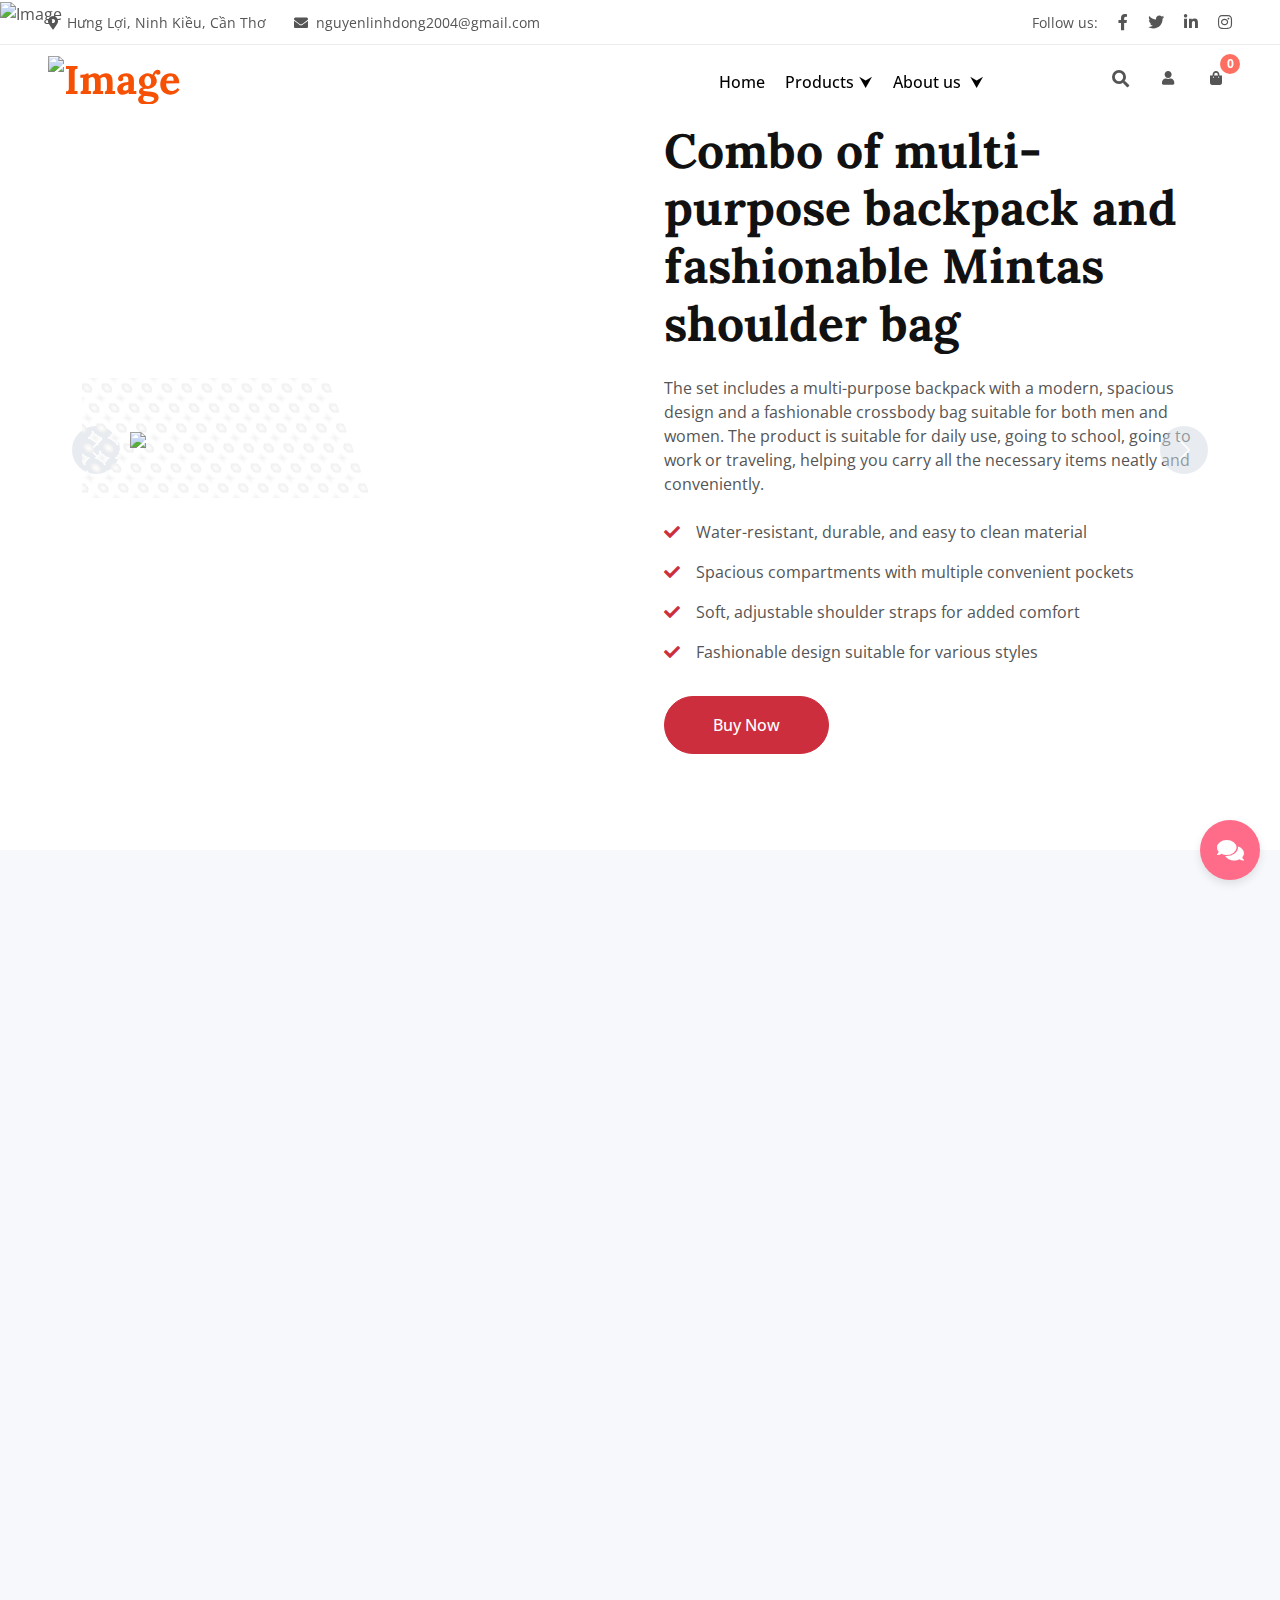
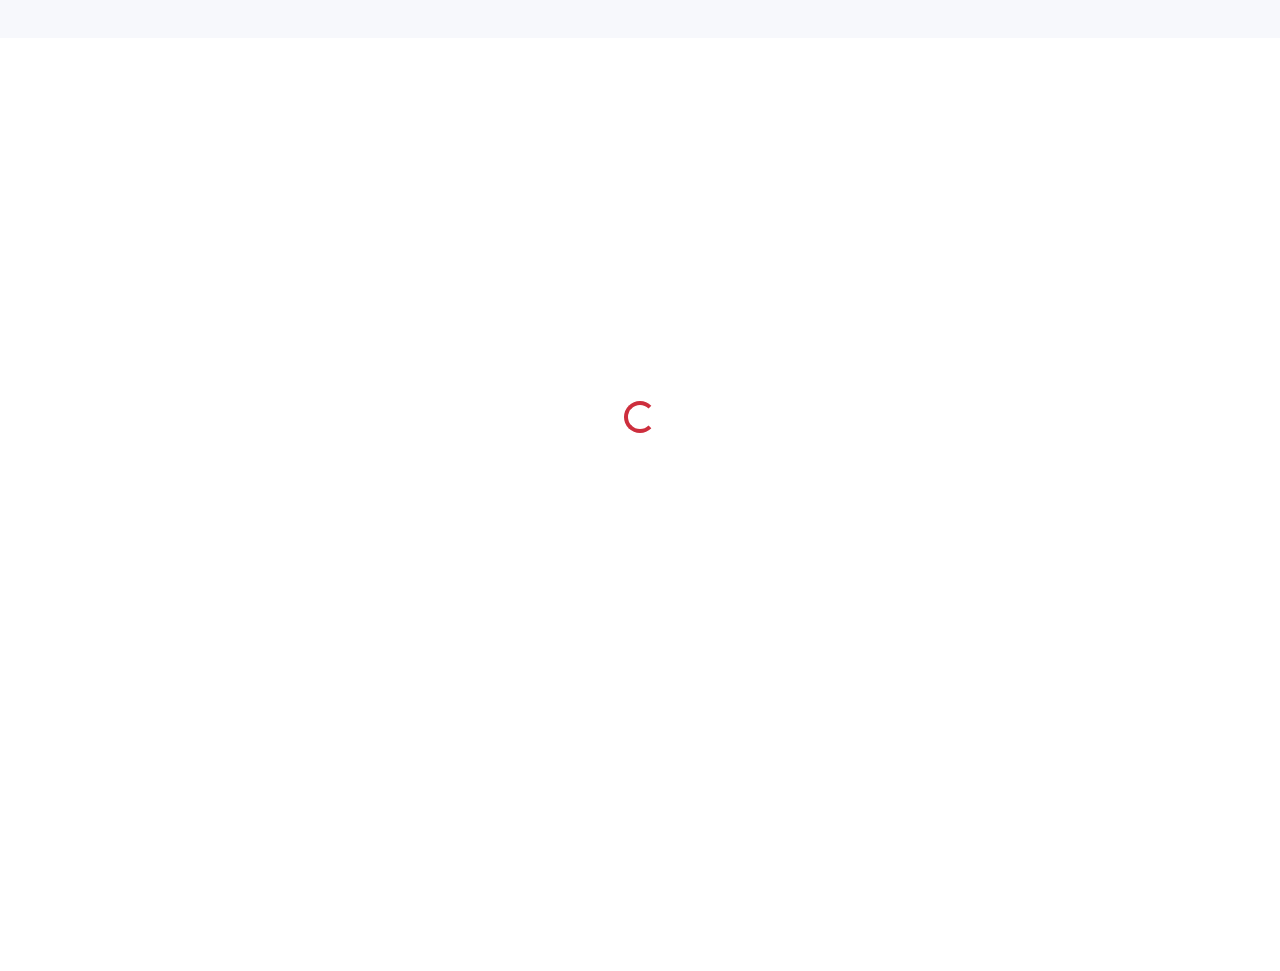
==== commit 8eef1887: "Update product loader and styling; add new handbag products and adjust related products display" ====
--- a/index.html
+++ b/index.html
@@ -356,14 +356,14 @@
         <div class="col-lg-6 text-start text-lg-end wow slideInRight" data-wow-delay="0.1s">
           <ul class="nav nav-pills d-inline-flex justify-content-end mb-5">
             <li class="nav-item me-2">
-              <a class="btn btn-outline-red border-2 active" data-bs-toggle="pill" href="#tab-1">Travel Backpack</a>
+              <a class="btn btn-outline-red border-2 active" data-bs-toggle="pill" href="#tab-1">Women's handbags</a>
             </li>
             <li class="nav-item me-2">
-              <a class="btn btn-outline-red border-2" data-bs-toggle="pill" href="#tab-2">Product Line
+              <a class="btn btn-outline-red border-2" data-bs-toggle="pill" href="#tab-2">Fashion backpack
               </a>
             </li>
             <li class="nav-item me-0">
-              <a class="btn btn-outline-red border-2" data-bs-toggle="pill" href="#tab-3">Special Offers</a>
+              <a class="btn btn-outline-red border-2" data-bs-toggle="pill" href="#tab-3">Other Products</a>
             </li>
           </ul>
         </div>
@@ -408,8 +408,6 @@
   </div>
 
   <!-- Firm Visit End -->
-
-
 
   <!-- Footer Start -->
   <div class="container-fluid bg-dark footer mt-5 pt-5 wow fadeIn" data-wow-delay="0.1s">
--- a/css/style.css
+++ b/css/style.css
@@ -896,10 +896,11 @@
 transition: all;
 }
 
+
 /* Cart Badge & Icon Styling */
 .shopping-cart-icon {
   position: relative;
-  display: inline-block;
+  /* display: inline-block; */
 }
 
 .cart-count {
@@ -1250,4 +1251,102 @@
 
 .checkout-btn:hover {
   background-color: #e5635a;
+}
+
+/* Product Carousel Styling */
+.carousel-product-item {
+  margin: 10px;
+  transition: transform 0.3s, box-shadow 0.3s;
+  height: 100%;
+  max-width: 280px;
+}
+
+.carousel-product-item:hover {
+  transform: translateY(-5px);
+  box-shadow: 0 10px 20px rgba(0, 0, 0, 0.1);
+}
+
+.product-img-container {
+  height: 180px;
+  overflow: hidden;
+  display: flex;
+  align-items: center;
+  justify-content: center;
+  background-color: #f8f9fa;
+}
+
+.product-img-container img {
+  object-fit: cover;
+  height: 100%;
+  width: 100%;
+}
+
+.discount-badge {
+  font-size: 0.75rem;
+  font-weight: bold;
+  opacity: 0.9;
+}
+
+.product-title {
+  font-size: 0.95rem;
+  font-weight: 600;
+  line-height: 1.2;
+  height: 2.4rem;
+  overflow: hidden;
+}
+
+.product-title a {
+  text-decoration: none;
+}
+
+.product-title a:hover {
+  color: var(--primary) !important;
+}
+
+.product-price {
+  font-size: 0.9rem;
+  line-height: 1;
+}
+
+/* Adjust the carousel navigation */
+.testimonial-carousel .owl-nav {
+  margin-top: 15px;
+}
+
+.testimonial-carousel .owl-nav button.owl-prev,
+.testimonial-carousel .owl-nav button.owl-next {
+  width: 36px;
+  height: 36px;
+  background-color: var(--light);
+  border-radius: 50%;
+  font-size: 1rem;
+  color: var(--primary);
+  transition: all 0.3s;
+  margin: 0 5px;
+}
+
+.testimonial-carousel .owl-nav button.owl-prev:hover,
+.testimonial-carousel .owl-nav button.owl-next:hover {
+  background-color: var(--primary);
+  color: white;
+}
+
+/* Make the carousel responsive */
+@media (max-width: 767px) {
+  .carousel-product-item {
+    max-width: 220px;
+  }
+  
+  .product-img-container {
+    height: 150px;
+  }
+  
+  .product-title {
+    font-size: 0.85rem;
+    height: 2rem;
+  }
+  
+  .product-price {
+    font-size: 0.8rem;
+  }
 }